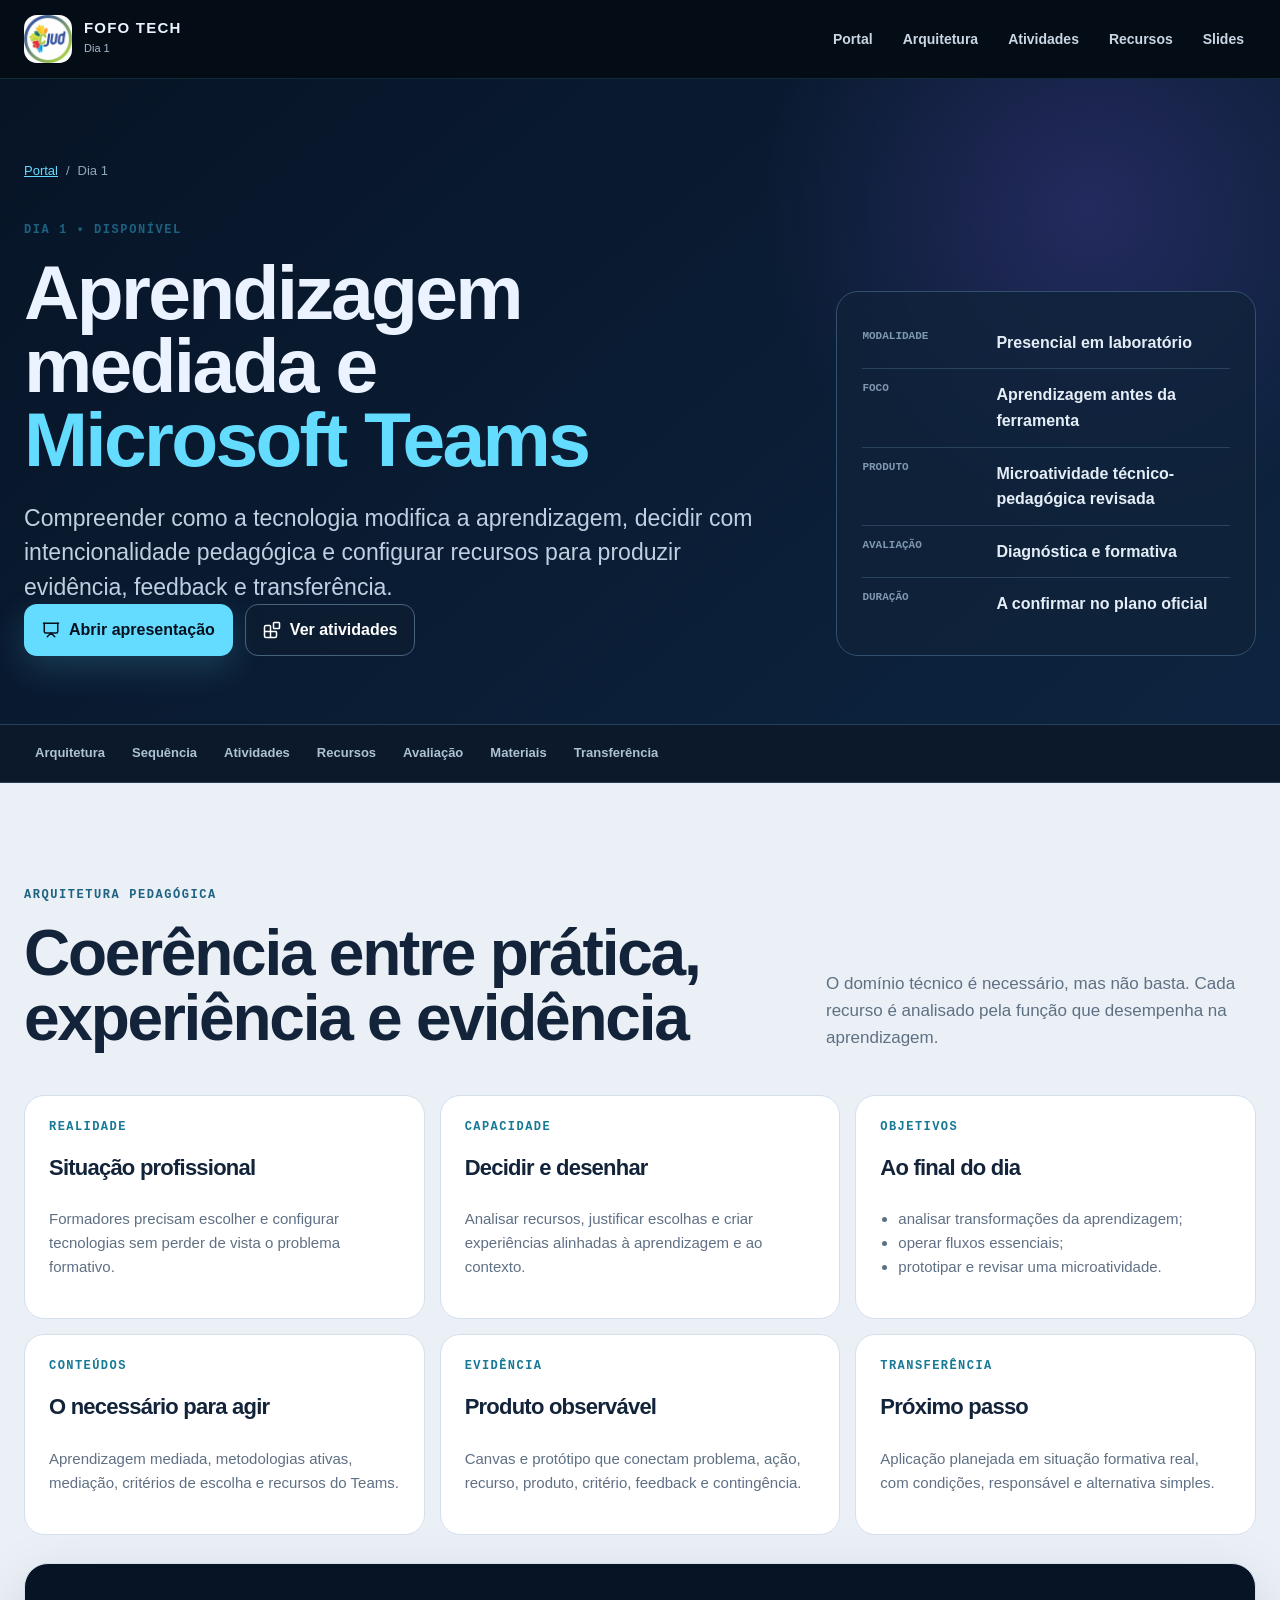
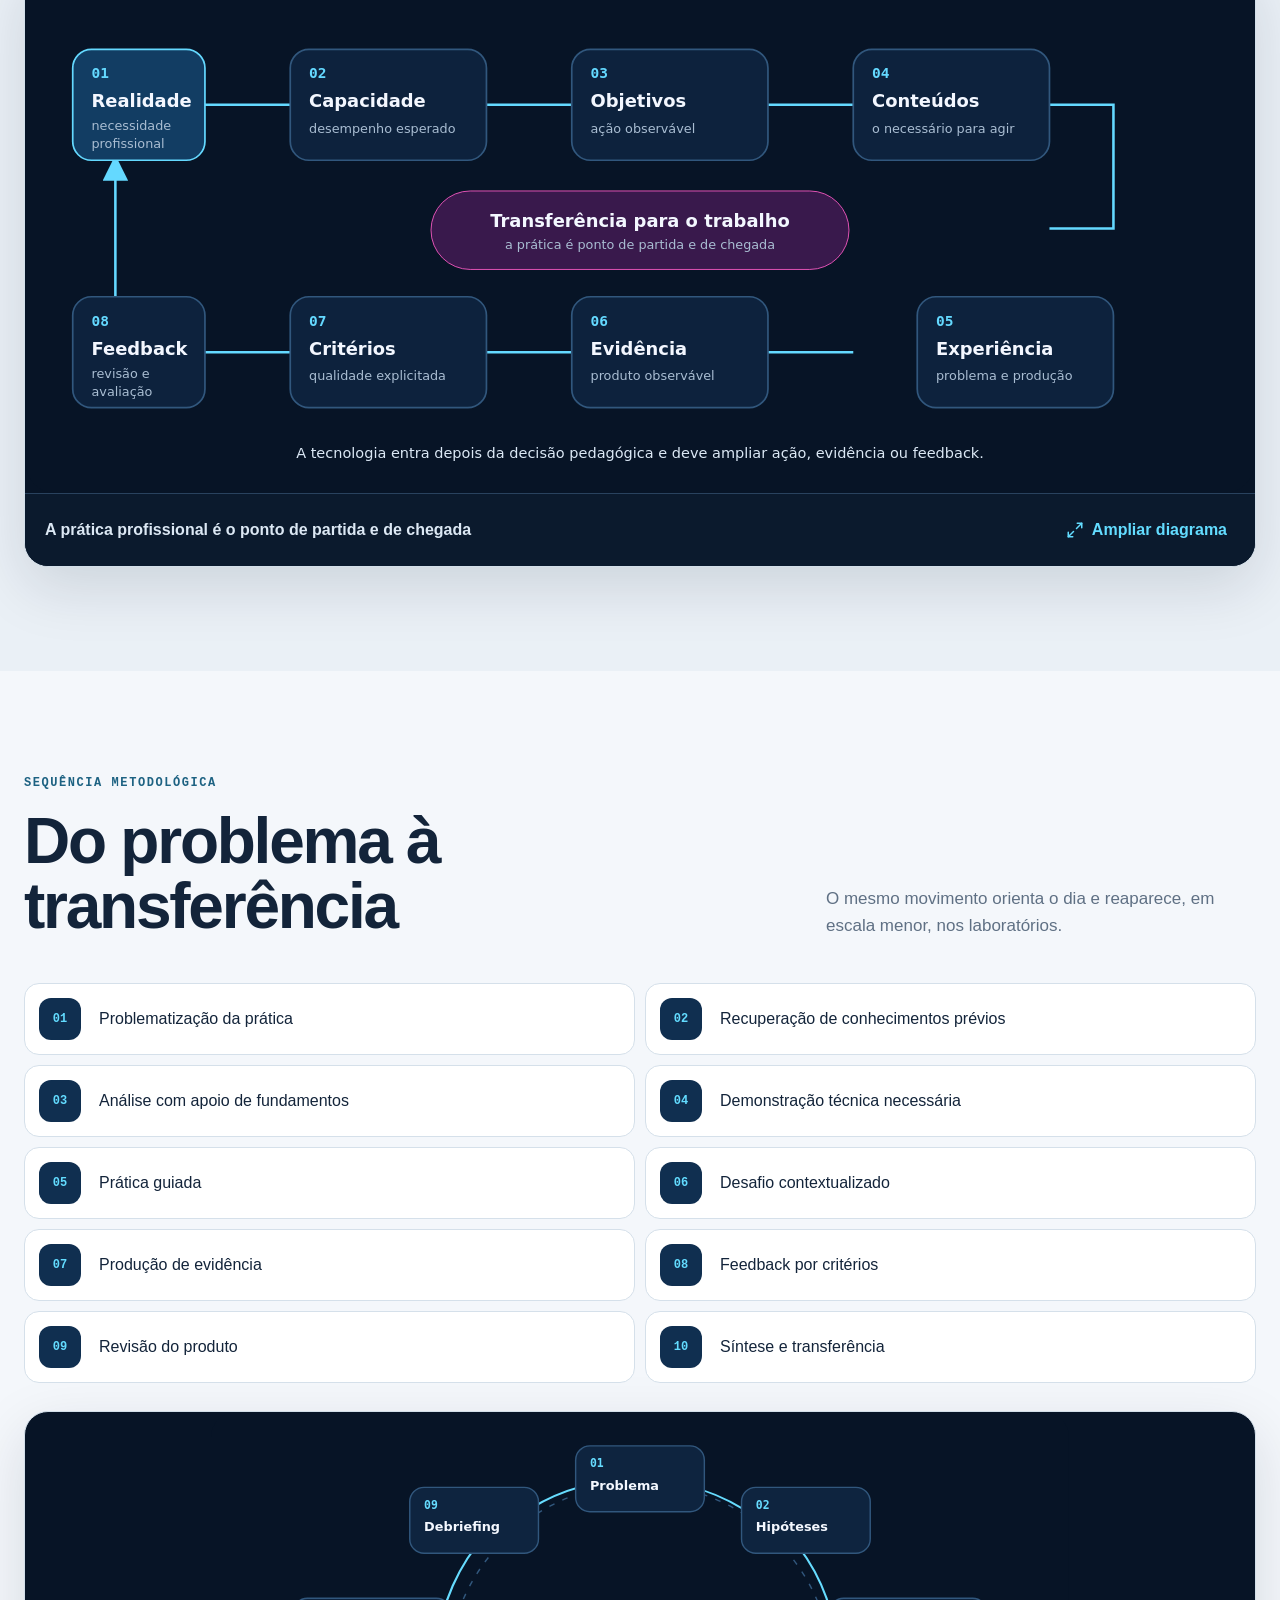
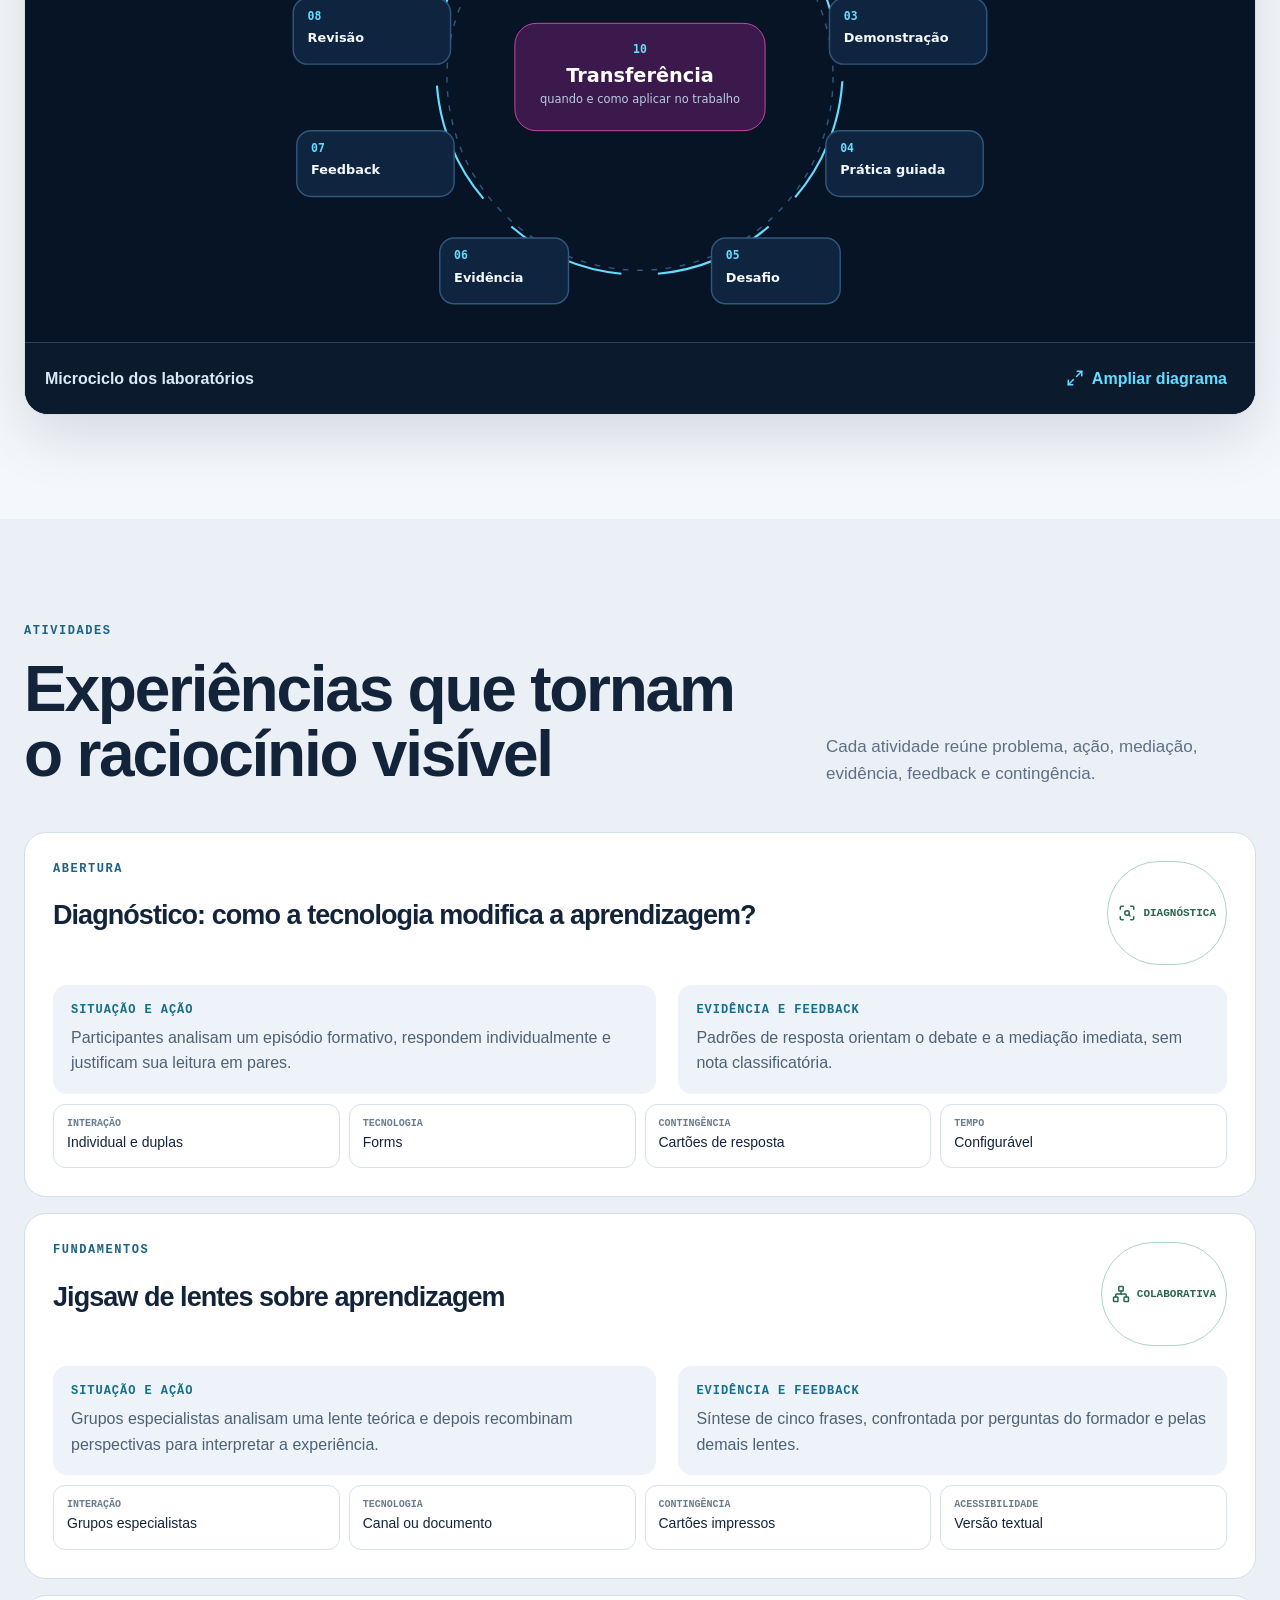
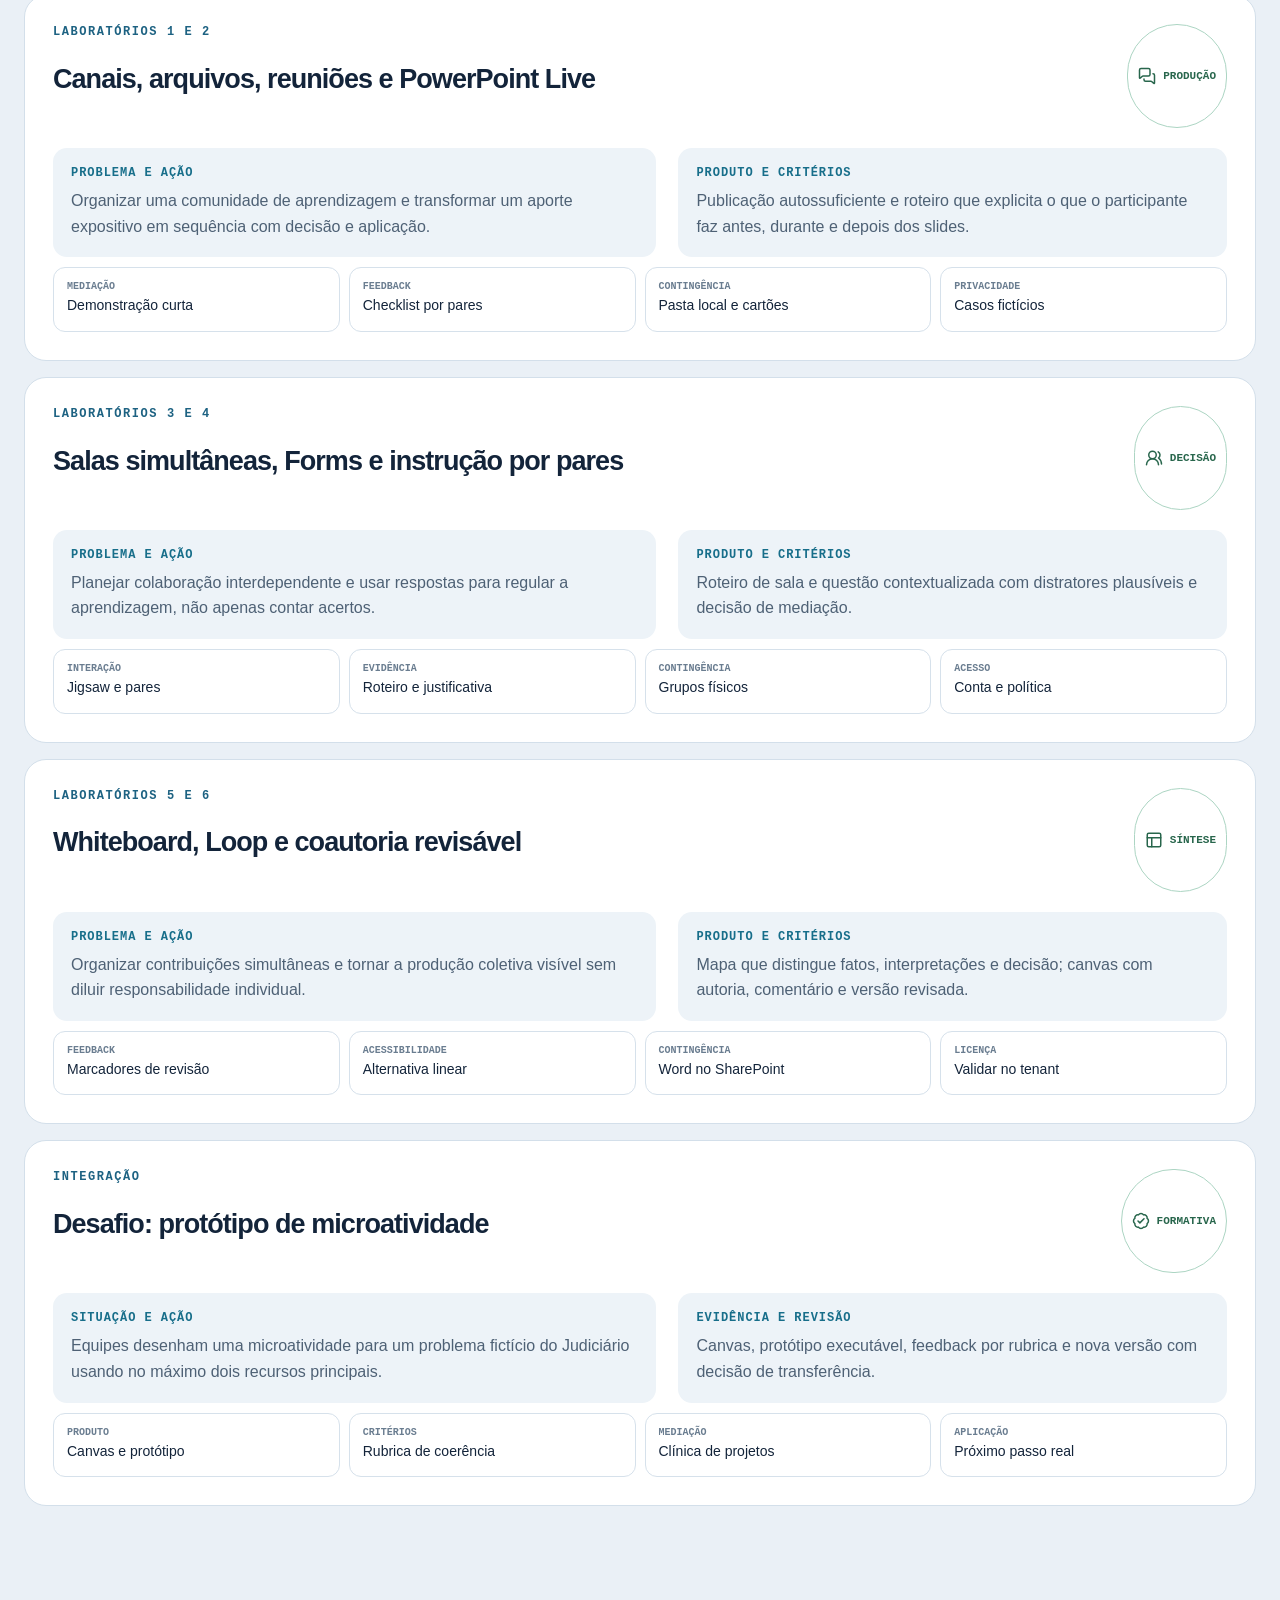
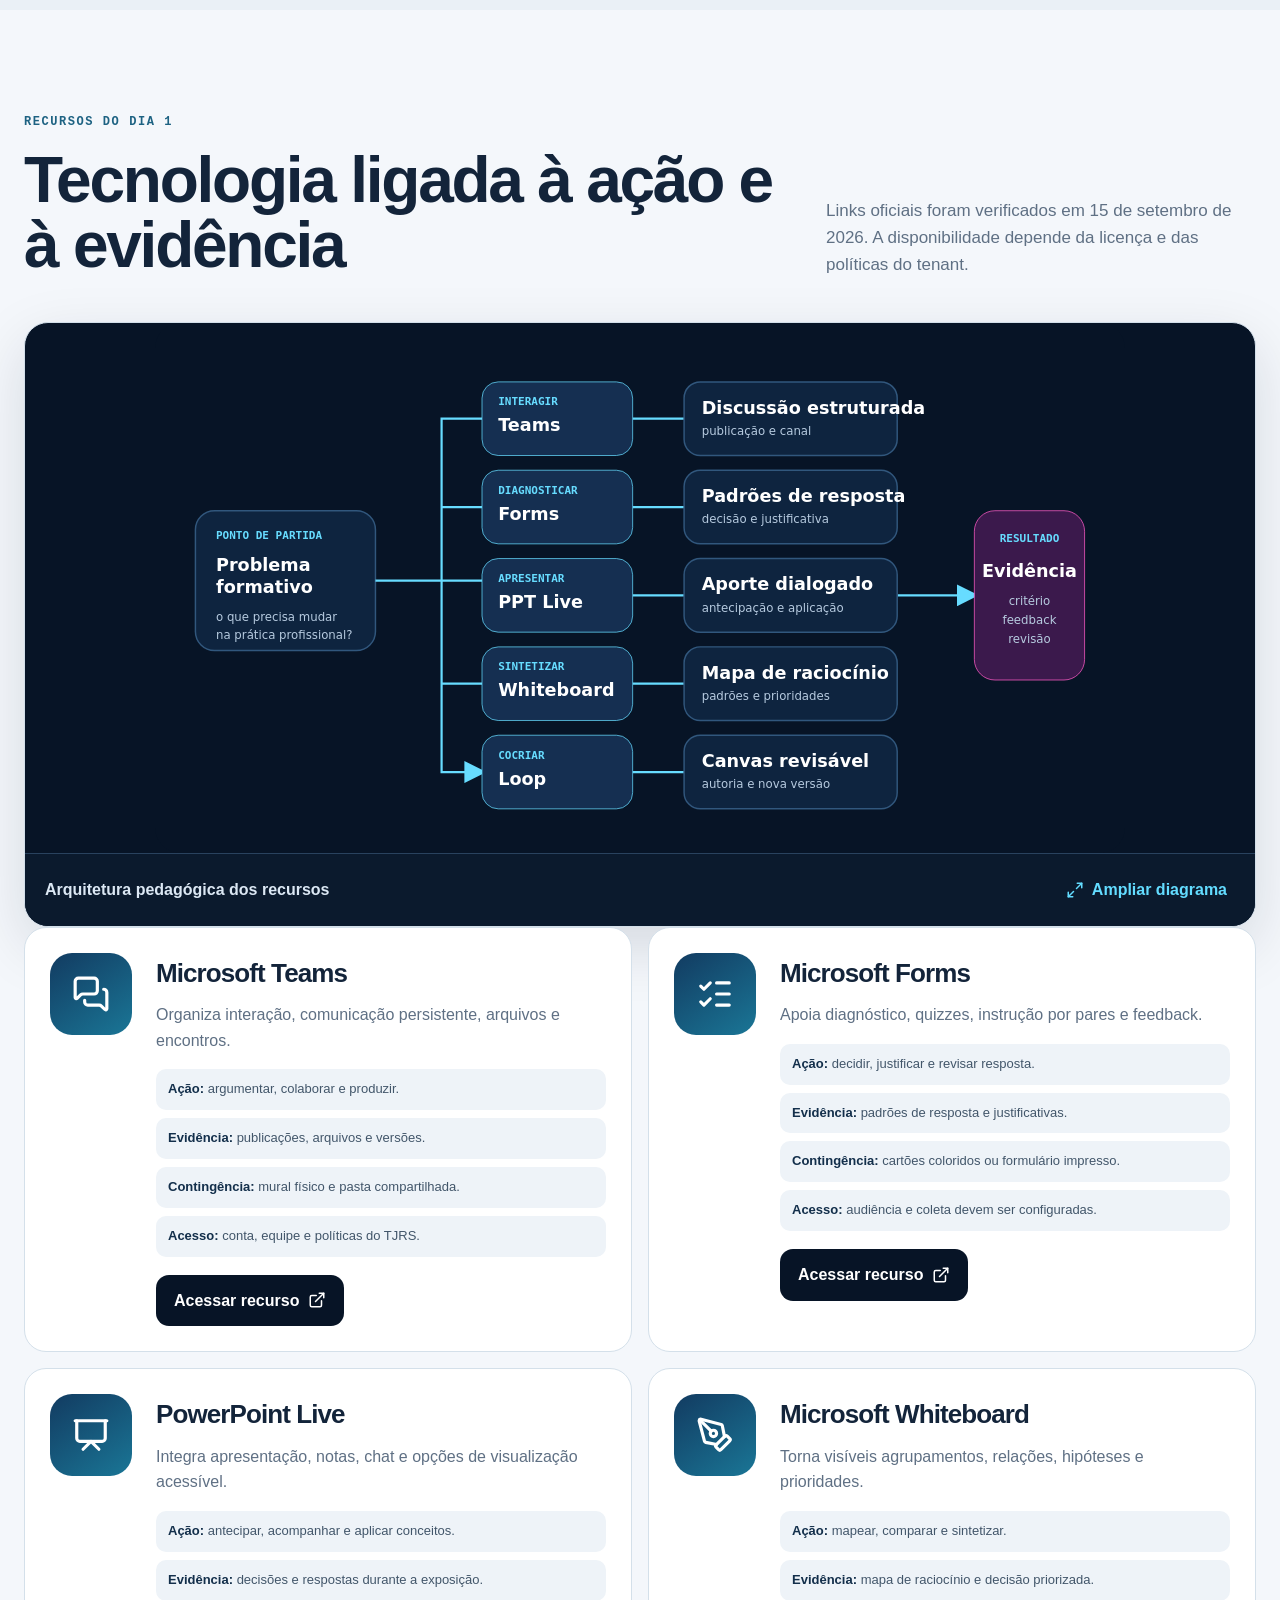
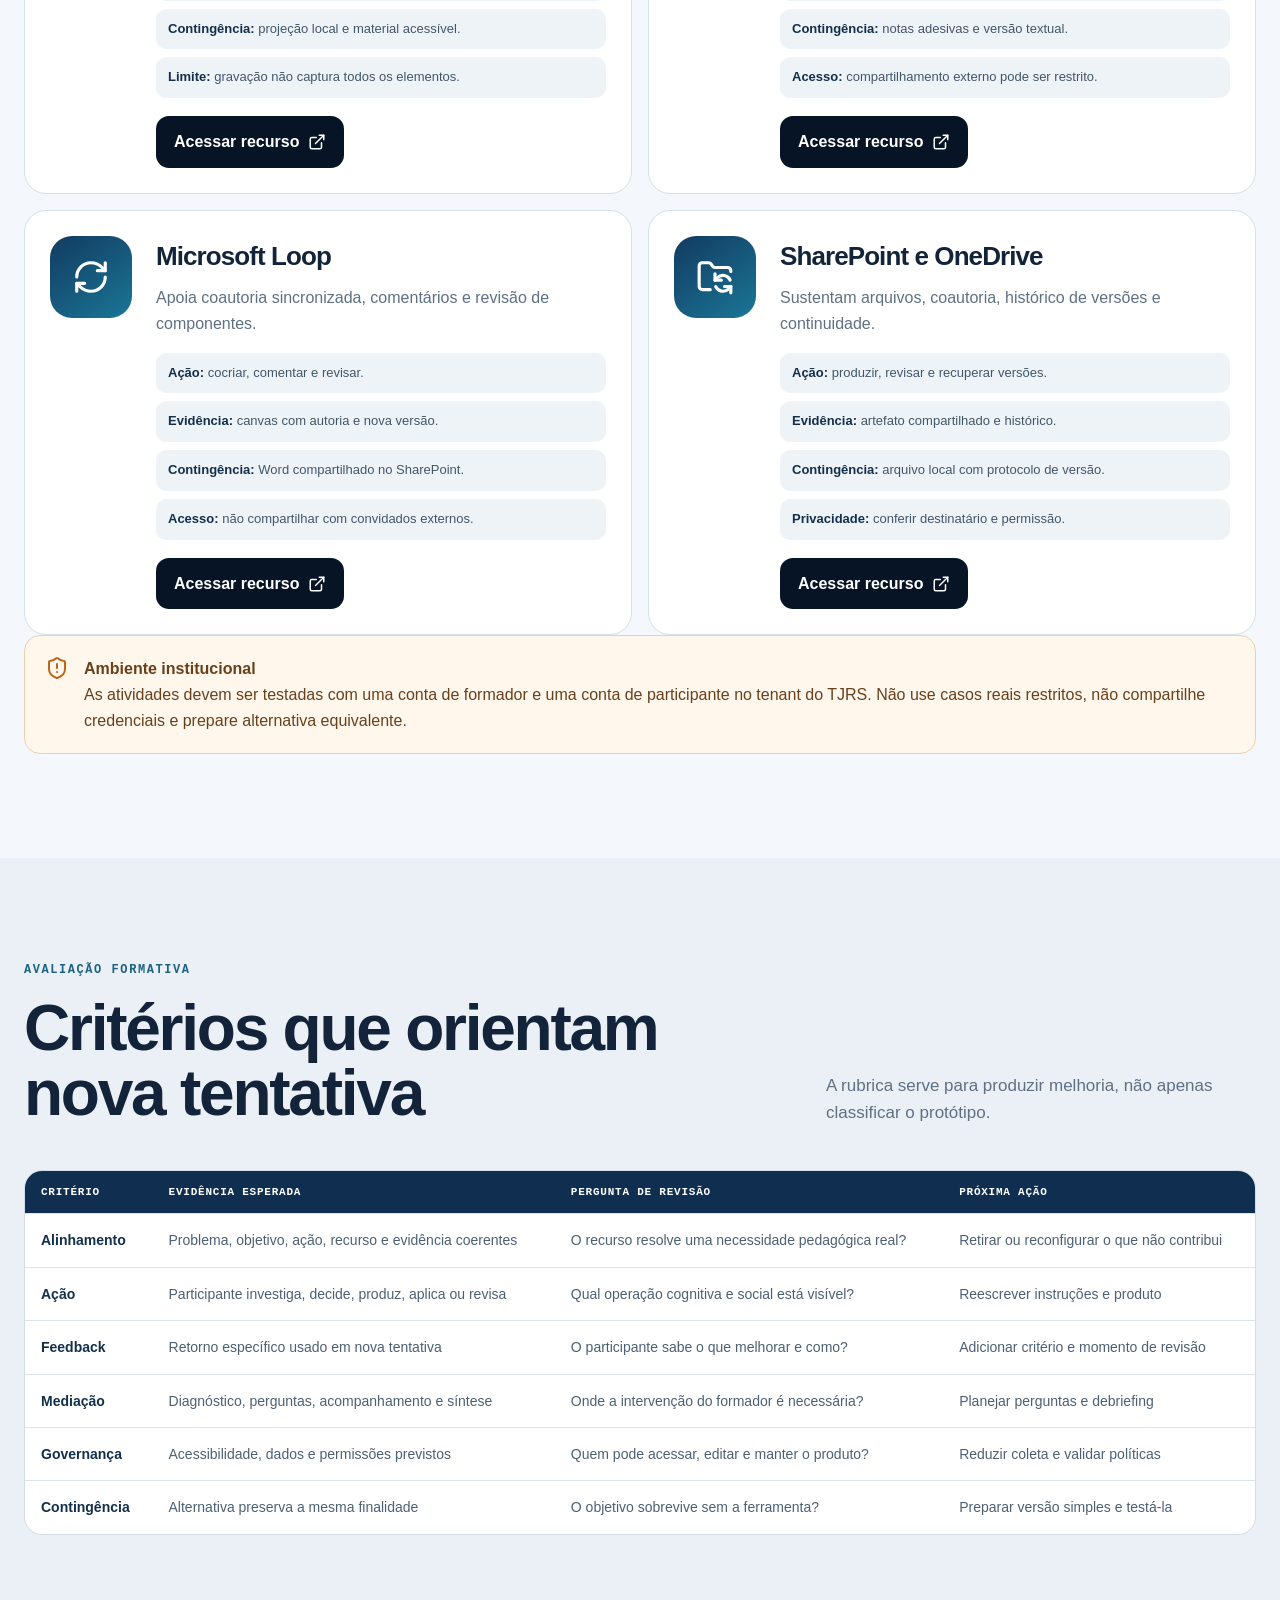
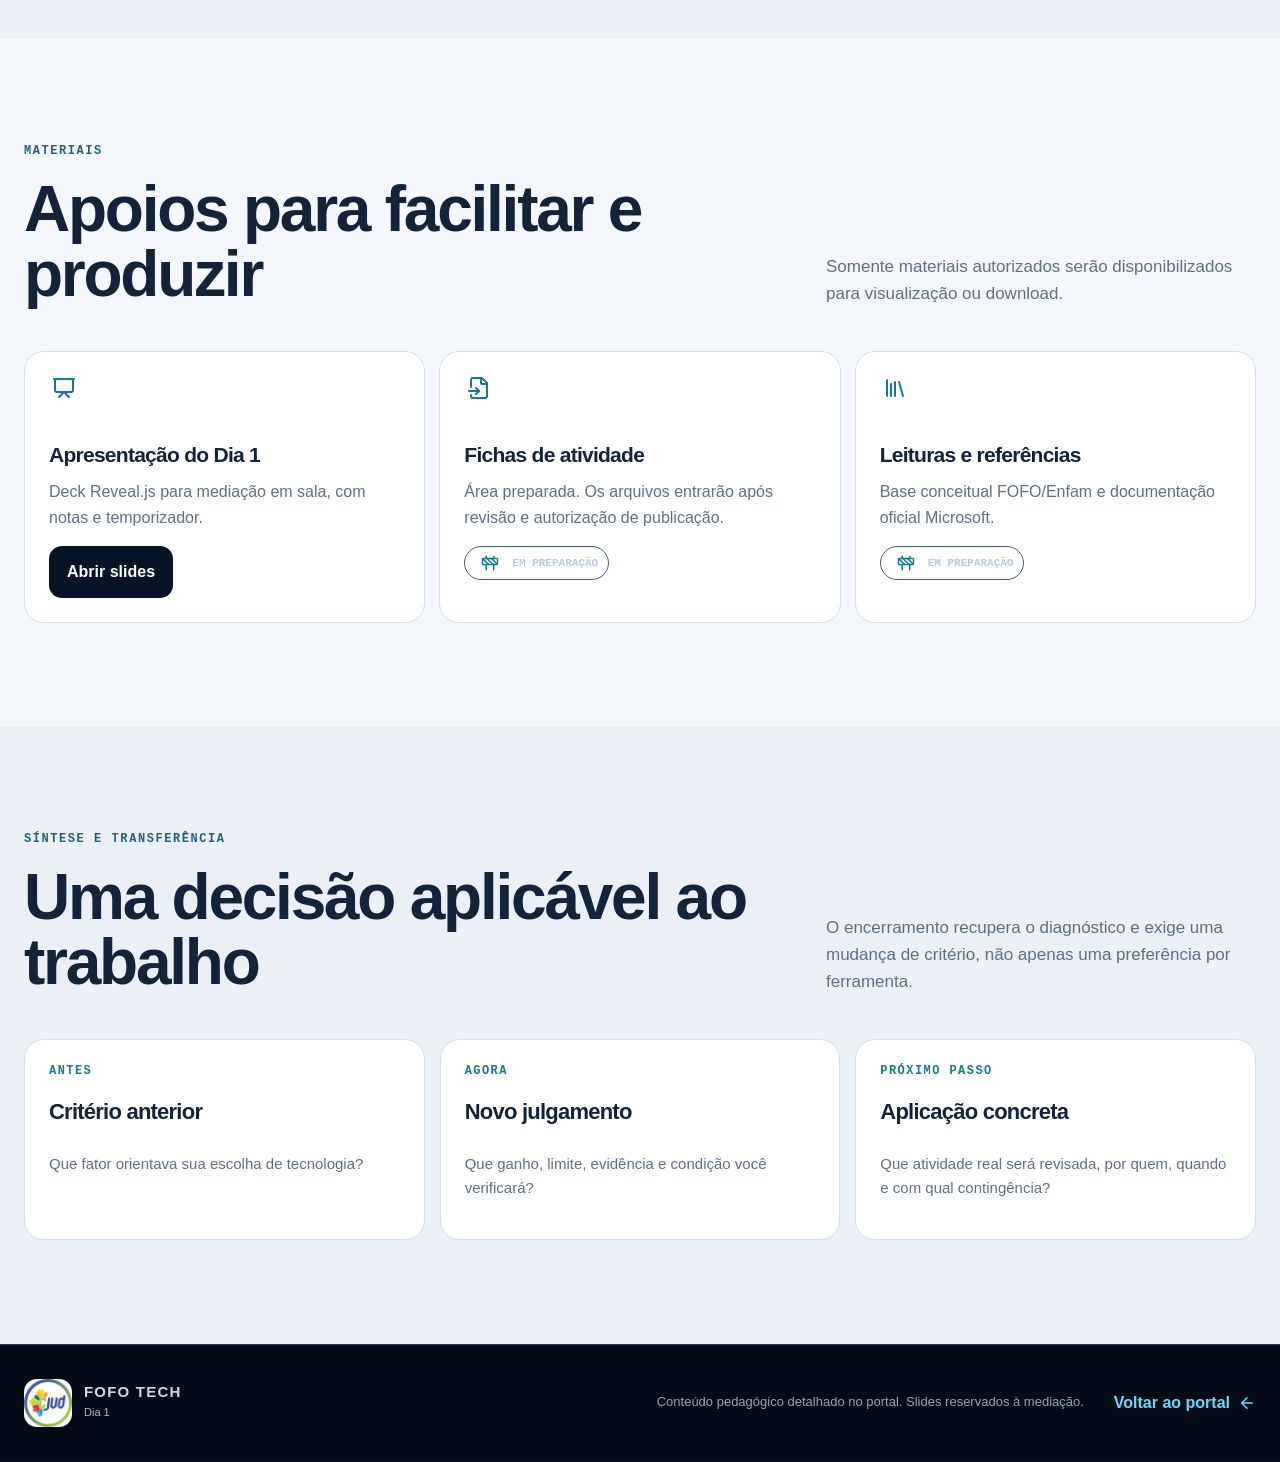
==== dia-1/index.html @ 9933b91b "Moderniza portal e apresentação do FOFO TECH" ====
<!doctype html>
<html lang="pt-BR">
<head>
  <meta charset="utf-8">
  <meta name="viewport" content="width=device-width, initial-scale=1">
  <meta name="description" content="Dia 1 do FOFO TECH: aprendizagem mediada por tecnologias e laboratórios técnico-pedagógicos do Microsoft Teams.">
  <meta name="theme-color" content="#071426">
  <title>Dia 1 | FOFO TECH</title>
  <link rel="icon" href="../assets/logo-cjud.jpg">
  <link rel="stylesheet" href="../assets/portal.css">
  <script src="../vendor/lucide/lucide.min.js" defer></script>
  <script src="../assets/portal.js" defer></script>
</head>
<body class="subpage">
  <a class="skip-link" href="#conteudo">Ir para o conteúdo</a>
  <header class="site-header" data-sticky-header>
    <a class="brand" href="../" aria-label="FOFO TECH, voltar ao portal"><img src="../assets/logo-cjud.jpg" alt="Logo do CJUD"><span><strong>FOFO TECH</strong><small>Dia 1</small></span></a>
    <button class="nav-toggle" type="button" aria-expanded="false" aria-controls="main-nav"><i data-lucide="menu" aria-hidden="true"></i><span class="sr-only">Abrir menu</span></button>
    <nav class="main-nav" id="main-nav" aria-label="Navegação principal"><a href="../">Portal</a><a href="#arquitetura">Arquitetura</a><a href="#atividades">Atividades</a><a href="#recursos">Recursos</a><a href="../encontro-1/">Slides</a></nav>
  </header>
  <main id="conteudo">
    <section class="day-hero"><div class="container">
      <nav class="breadcrumb" aria-label="Trilha de navegação"><a href="../">Portal</a><span aria-hidden="true">/</span><span aria-current="page">Dia 1</span></nav>
      <div class="day-hero-grid"><div><p class="eyebrow">Dia 1 • disponível</p><h1>Aprendizagem mediada e <span>Microsoft Teams</span></h1><p class="hero-lead">Compreender como a tecnologia modifica a aprendizagem, decidir com intencionalidade pedagógica e configurar recursos para produzir evidência, feedback e transferência.</p><div class="hero-actions"><a class="button button-primary" href="../encontro-1/"><i data-lucide="presentation" aria-hidden="true"></i>Abrir apresentação</a><a class="button button-ghost" href="#atividades"><i data-lucide="blocks" aria-hidden="true"></i>Ver atividades</a></div></div>
      <aside class="day-panel" aria-label="Resumo do Dia 1"><dl><div><dt>Modalidade</dt><dd>Presencial em laboratório</dd></div><div><dt>Foco</dt><dd>Aprendizagem antes da ferramenta</dd></div><div><dt>Produto</dt><dd>Microatividade técnico-pedagógica revisada</dd></div><div><dt>Avaliação</dt><dd>Diagnóstica e formativa</dd></div><div><dt>Duração</dt><dd>A confirmar no plano oficial</dd></div></dl></aside></div>
    </div></section>
    <nav class="anchor-nav" aria-label="Seções do Dia 1"><div class="container"><a href="#arquitetura">Arquitetura</a><a href="#sequencia">Sequência</a><a href="#atividades">Atividades</a><a href="#recursos">Recursos</a><a href="#avaliacao">Avaliação</a><a href="#materiais">Materiais</a><a href="#transferencia">Transferência</a></div></nav>

    <section class="section" id="arquitetura" aria-labelledby="architecture-title"><div class="container">
      <div class="section-heading"><div><p class="eyebrow">Arquitetura pedagógica</p><h2 id="architecture-title">Coerência entre prática, experiência e evidência</h2></div><p>O domínio técnico é necessário, mas não basta. Cada recurso é analisado pela função que desempenha na aprendizagem.</p></div>
      <div class="outcome-grid">
        <article class="outcome-card"><span class="mono-label">REALIDADE</span><h3>Situação profissional</h3><p>Formadores precisam escolher e configurar tecnologias sem perder de vista o problema formativo.</p></article>
        <article class="outcome-card"><span class="mono-label">CAPACIDADE</span><h3>Decidir e desenhar</h3><p>Analisar recursos, justificar escolhas e criar experiências alinhadas à aprendizagem e ao contexto.</p></article>
        <article class="outcome-card"><span class="mono-label">OBJETIVOS</span><h3>Ao final do dia</h3><ul><li>analisar transformações da aprendizagem;</li><li>operar fluxos essenciais;</li><li>prototipar e revisar uma microatividade.</li></ul></article>
        <article class="outcome-card"><span class="mono-label">CONTEÚDOS</span><h3>O necessário para agir</h3><p>Aprendizagem mediada, metodologias ativas, mediação, critérios de escolha e recursos do Teams.</p></article>
        <article class="outcome-card"><span class="mono-label">EVIDÊNCIA</span><h3>Produto observável</h3><p>Canvas e protótipo que conectam problema, ação, recurso, produto, critério, feedback e contingência.</p></article>
        <article class="outcome-card"><span class="mono-label">TRANSFERÊNCIA</span><h3>Próximo passo</h3><p>Aplicação planejada em situação formativa real, com condições, responsável e alternativa simples.</p></article>
      </div>
      <figure class="diagram-card media-zoom" data-lightbox-src="../assets/diagramas/cadeia-fofo.svg" data-lightbox-alt="Cadeia pedagógica FOFO TECH, da realidade profissional à transferência para o trabalho"><img src="../assets/diagramas/cadeia-fofo.svg" alt="Cadeia pedagógica FOFO TECH, da realidade profissional à transferência para o trabalho"><figcaption><span>A prática profissional é o ponto de partida e de chegada</span><button type="button" class="text-button"><i data-lucide="maximize-2" aria-hidden="true"></i>Ampliar diagrama</button></figcaption></figure>
    </div></section>

    <section class="section" id="sequencia" aria-labelledby="sequence-title"><div class="container">
      <div class="section-heading"><div><p class="eyebrow">Sequência metodológica</p><h2 id="sequence-title">Do problema à transferência</h2></div><p>O mesmo movimento orienta o dia e reaparece, em escala menor, nos laboratórios.</p></div>
      <ol class="method-list"><li>Problematização da prática</li><li>Recuperação de conhecimentos prévios</li><li>Análise com apoio de fundamentos</li><li>Demonstração técnica necessária</li><li>Prática guiada</li><li>Desafio contextualizado</li><li>Produção de evidência</li><li>Feedback por critérios</li><li>Revisão do produto</li><li>Síntese e transferência</li></ol>
      <figure class="diagram-card media-zoom" data-lightbox-src="../assets/diagramas/microciclo-laboratorio.svg" data-lightbox-alt="Microciclo dos laboratórios FOFO TECH com dez etapas"><img src="../assets/diagramas/microciclo-laboratorio.svg" alt="Microciclo dos laboratórios FOFO TECH com dez etapas"><figcaption><span>Microciclo dos laboratórios</span><button type="button" class="text-button"><i data-lucide="maximize-2" aria-hidden="true"></i>Ampliar diagrama</button></figcaption></figure>
    </div></section>

    <section class="section" id="atividades" aria-labelledby="activities-title"><div class="container">
      <div class="section-heading"><div><p class="eyebrow">Atividades</p><h2 id="activities-title">Experiências que tornam o raciocínio visível</h2></div><p>Cada atividade reúne problema, ação, mediação, evidência, feedback e contingência.</p></div>
      <div class="activity-list">
        <article class="activity-card"><header><div><p class="eyebrow">Abertura</p><h3>Diagnóstico: como a tecnologia modifica a aprendizagem?</h3></div><span class="status"><i data-lucide="scan-search" aria-hidden="true"></i>Diagnóstica</span></header><div class="activity-core"><div><h4>Situação e ação</h4><p>Participantes analisam um episódio formativo, respondem individualmente e justificam sua leitura em pares.</p></div><div><h4>Evidência e feedback</h4><p>Padrões de resposta orientam o debate e a mediação imediata, sem nota classificatória.</p></div></div><div class="activity-meta-grid"><div><b>Interação</b><span>Individual e duplas</span></div><div><b>Tecnologia</b><span>Forms</span></div><div><b>Contingência</b><span>Cartões de resposta</span></div><div><b>Tempo</b><span>Configurável</span></div></div></article>
        <article class="activity-card"><header><div><p class="eyebrow">Fundamentos</p><h3>Jigsaw de lentes sobre aprendizagem</h3></div><span class="status"><i data-lucide="network" aria-hidden="true"></i>Colaborativa</span></header><div class="activity-core"><div><h4>Situação e ação</h4><p>Grupos especialistas analisam uma lente teórica e depois recombinam perspectivas para interpretar a experiência.</p></div><div><h4>Evidência e feedback</h4><p>Síntese de cinco frases, confrontada por perguntas do formador e pelas demais lentes.</p></div></div><div class="activity-meta-grid"><div><b>Interação</b><span>Grupos especialistas</span></div><div><b>Tecnologia</b><span>Canal ou documento</span></div><div><b>Contingência</b><span>Cartões impressos</span></div><div><b>Acessibilidade</b><span>Versão textual</span></div></div></article>
        <article class="activity-card"><header><div><p class="eyebrow">Laboratórios 1 e 2</p><h3>Canais, arquivos, reuniões e PowerPoint Live</h3></div><span class="status"><i data-lucide="messages-square" aria-hidden="true"></i>Produção</span></header><div class="activity-core"><div><h4>Problema e ação</h4><p>Organizar uma comunidade de aprendizagem e transformar um aporte expositivo em sequência com decisão e aplicação.</p></div><div><h4>Produto e critérios</h4><p>Publicação autossuficiente e roteiro que explicita o que o participante faz antes, durante e depois dos slides.</p></div></div><div class="activity-meta-grid"><div><b>Mediação</b><span>Demonstração curta</span></div><div><b>Feedback</b><span>Checklist por pares</span></div><div><b>Contingência</b><span>Pasta local e cartões</span></div><div><b>Privacidade</b><span>Casos fictícios</span></div></div></article>
        <article class="activity-card"><header><div><p class="eyebrow">Laboratórios 3 e 4</p><h3>Salas simultâneas, Forms e instrução por pares</h3></div><span class="status"><i data-lucide="users-round" aria-hidden="true"></i>Decisão</span></header><div class="activity-core"><div><h4>Problema e ação</h4><p>Planejar colaboração interdependente e usar respostas para regular a aprendizagem, não apenas contar acertos.</p></div><div><h4>Produto e critérios</h4><p>Roteiro de sala e questão contextualizada com distratores plausíveis e decisão de mediação.</p></div></div><div class="activity-meta-grid"><div><b>Interação</b><span>Jigsaw e pares</span></div><div><b>Evidência</b><span>Roteiro e justificativa</span></div><div><b>Contingência</b><span>Grupos físicos</span></div><div><b>Acesso</b><span>Conta e política</span></div></div></article>
        <article class="activity-card"><header><div><p class="eyebrow">Laboratórios 5 e 6</p><h3>Whiteboard, Loop e coautoria revisável</h3></div><span class="status"><i data-lucide="panels-top-left" aria-hidden="true"></i>Síntese</span></header><div class="activity-core"><div><h4>Problema e ação</h4><p>Organizar contribuições simultâneas e tornar a produção coletiva visível sem diluir responsabilidade individual.</p></div><div><h4>Produto e critérios</h4><p>Mapa que distingue fatos, interpretações e decisão; canvas com autoria, comentário e versão revisada.</p></div></div><div class="activity-meta-grid"><div><b>Feedback</b><span>Marcadores de revisão</span></div><div><b>Acessibilidade</b><span>Alternativa linear</span></div><div><b>Contingência</b><span>Word no SharePoint</span></div><div><b>Licença</b><span>Validar no tenant</span></div></div></article>
        <article class="activity-card"><header><div><p class="eyebrow">Integração</p><h3>Desafio: protótipo de microatividade</h3></div><span class="status"><i data-lucide="badge-check" aria-hidden="true"></i>Formativa</span></header><div class="activity-core"><div><h4>Situação e ação</h4><p>Equipes desenham uma microatividade para um problema fictício do Judiciário usando no máximo dois recursos principais.</p></div><div><h4>Evidência e revisão</h4><p>Canvas, protótipo executável, feedback por rubrica e nova versão com decisão de transferência.</p></div></div><div class="activity-meta-grid"><div><b>Produto</b><span>Canvas e protótipo</span></div><div><b>Critérios</b><span>Rubrica de coerência</span></div><div><b>Mediação</b><span>Clínica de projetos</span></div><div><b>Aplicação</b><span>Próximo passo real</span></div></div></article>
      </div>
    </div></section>

    <section class="section" id="recursos" aria-labelledby="resources-title"><div class="container">
      <div class="section-heading"><div><p class="eyebrow">Recursos do Dia 1</p><h2 id="resources-title">Tecnologia ligada à ação e à evidência</h2></div><p>Links oficiais foram verificados em 15 de setembro de 2026. A disponibilidade depende da licença e das políticas do tenant.</p></div>
      <figure class="diagram-card media-zoom" data-lightbox-src="../assets/diagramas/arquitetura-m365.svg" data-lightbox-alt="Arquitetura pedagógica dos recursos Microsoft 365 usados no Dia 1"><img src="../assets/diagramas/arquitetura-m365.svg" alt="Arquitetura pedagógica dos recursos Microsoft 365 usados no Dia 1"><figcaption><span>Arquitetura pedagógica dos recursos</span><button type="button" class="text-button"><i data-lucide="maximize-2" aria-hidden="true"></i>Ampliar diagrama</button></figcaption></figure>
      <div class="resource-grid">
        <article class="resource-card"><div class="resource-icon"><i data-lucide="messages-square" aria-hidden="true"></i></div><div><h3>Microsoft Teams</h3><p>Organiza interação, comunicação persistente, arquivos e encontros.</p><div class="resource-facts"><p><b>Ação:</b> argumentar, colaborar e produzir.</p><p><b>Evidência:</b> publicações, arquivos e versões.</p><p><b>Contingência:</b> mural físico e pasta compartilhada.</p><p><b>Acesso:</b> conta, equipe e políticas do TJRS.</p></div><div class="card-actions"><a class="button button-dark" href="https://learn.microsoft.com/en-us/microsoftteams/navigate-teams" target="_blank" rel="noopener noreferrer">Acessar recurso <i data-lucide="external-link" aria-hidden="true"></i></a></div></div></article>
        <article class="resource-card"><div class="resource-icon"><i data-lucide="list-checks" aria-hidden="true"></i></div><div><h3>Microsoft Forms</h3><p>Apoia diagnóstico, quizzes, instrução por pares e feedback.</p><div class="resource-facts"><p><b>Ação:</b> decidir, justificar e revisar resposta.</p><p><b>Evidência:</b> padrões de resposta e justificativas.</p><p><b>Contingência:</b> cartões coloridos ou formulário impresso.</p><p><b>Acesso:</b> audiência e coleta devem ser configuradas.</p></div><div class="card-actions"><a class="button button-dark" href="https://support.microsoft.com/en-us/forms/create-a-new-form-or-quiz" target="_blank" rel="noopener noreferrer">Acessar recurso <i data-lucide="external-link" aria-hidden="true"></i></a></div></div></article>
        <article class="resource-card"><div class="resource-icon"><i data-lucide="presentation" aria-hidden="true"></i></div><div><h3>PowerPoint Live</h3><p>Integra apresentação, notas, chat e opções de visualização acessível.</p><div class="resource-facts"><p><b>Ação:</b> antecipar, acompanhar e aplicar conceitos.</p><p><b>Evidência:</b> decisões e respostas durante a exposição.</p><p><b>Contingência:</b> projeção local e material acessível.</p><p><b>Limite:</b> gravação não captura todos os elementos.</p></div><div class="card-actions"><a class="button button-dark" href="https://support.microsoft.com/en-us/powerpoint/present-from-powerpoint-live-in-microsoft-teams" target="_blank" rel="noopener noreferrer">Acessar recurso <i data-lucide="external-link" aria-hidden="true"></i></a></div></div></article>
        <article class="resource-card"><div class="resource-icon"><i data-lucide="pen-tool" aria-hidden="true"></i></div><div><h3>Microsoft Whiteboard</h3><p>Torna visíveis agrupamentos, relações, hipóteses e prioridades.</p><div class="resource-facts"><p><b>Ação:</b> mapear, comparar e sintetizar.</p><p><b>Evidência:</b> mapa de raciocínio e decisão priorizada.</p><p><b>Contingência:</b> notas adesivas e versão textual.</p><p><b>Acesso:</b> compartilhamento externo pode ser restrito.</p></div><div class="card-actions"><a class="button button-dark" href="https://support.microsoft.com/en-us/whiteboard/use-whiteboard-in-a-teams-meeting" target="_blank" rel="noopener noreferrer">Acessar recurso <i data-lucide="external-link" aria-hidden="true"></i></a></div></div></article>
        <article class="resource-card"><div class="resource-icon"><i data-lucide="refresh-cw" aria-hidden="true"></i></div><div><h3>Microsoft Loop</h3><p>Apoia coautoria sincronizada, comentários e revisão de componentes.</p><div class="resource-facts"><p><b>Ação:</b> cocriar, comentar e revisar.</p><p><b>Evidência:</b> canvas com autoria e nova versão.</p><p><b>Contingência:</b> Word compartilhado no SharePoint.</p><p><b>Acesso:</b> não compartilhar com convidados externos.</p></div><div class="card-actions"><a class="button button-dark" href="https://support.microsoft.com/en-us/loop/get-started-with-microsoft-loop" target="_blank" rel="noopener noreferrer">Acessar recurso <i data-lucide="external-link" aria-hidden="true"></i></a></div></div></article>
        <article class="resource-card"><div class="resource-icon"><i data-lucide="folder-sync" aria-hidden="true"></i></div><div><h3>SharePoint e OneDrive</h3><p>Sustentam arquivos, coautoria, histórico de versões e continuidade.</p><div class="resource-facts"><p><b>Ação:</b> produzir, revisar e recuperar versões.</p><p><b>Evidência:</b> artefato compartilhado e histórico.</p><p><b>Contingência:</b> arquivo local com protocolo de versão.</p><p><b>Privacidade:</b> conferir destinatário e permissão.</p></div><div class="card-actions"><a class="button button-dark" href="https://learn.microsoft.com/en-us/sharepoint/teams-connected-sites" target="_blank" rel="noopener noreferrer">Acessar recurso <i data-lucide="external-link" aria-hidden="true"></i></a></div></div></article>
      </div>
      <div class="notice"><i data-lucide="shield-alert" aria-hidden="true"></i><div><strong>Ambiente institucional</strong><br>As atividades devem ser testadas com uma conta de formador e uma conta de participante no tenant do TJRS. Não use casos reais restritos, não compartilhe credenciais e prepare alternativa equivalente.</div></div>
    </div></section>

    <section class="section" id="avaliacao" aria-labelledby="assessment-title"><div class="container">
      <div class="section-heading"><div><p class="eyebrow">Avaliação formativa</p><h2 id="assessment-title">Critérios que orientam nova tentativa</h2></div><p>A rubrica serve para produzir melhoria, não apenas classificar o protótipo.</p></div>
      <div class="matrix-wrap"><table class="matrix-table"><thead><tr><th>Critério</th><th>Evidência esperada</th><th>Pergunta de revisão</th><th>Próxima ação</th></tr></thead><tbody><tr><td>Alinhamento</td><td>Problema, objetivo, ação, recurso e evidência coerentes</td><td>O recurso resolve uma necessidade pedagógica real?</td><td>Retirar ou reconfigurar o que não contribui</td></tr><tr><td>Ação</td><td>Participante investiga, decide, produz, aplica ou revisa</td><td>Qual operação cognitiva e social está visível?</td><td>Reescrever instruções e produto</td></tr><tr><td>Feedback</td><td>Retorno específico usado em nova tentativa</td><td>O participante sabe o que melhorar e como?</td><td>Adicionar critério e momento de revisão</td></tr><tr><td>Mediação</td><td>Diagnóstico, perguntas, acompanhamento e síntese</td><td>Onde a intervenção do formador é necessária?</td><td>Planejar perguntas e debriefing</td></tr><tr><td>Governança</td><td>Acessibilidade, dados e permissões previstos</td><td>Quem pode acessar, editar e manter o produto?</td><td>Reduzir coleta e validar políticas</td></tr><tr><td>Contingência</td><td>Alternativa preserva a mesma finalidade</td><td>O objetivo sobrevive sem a ferramenta?</td><td>Preparar versão simples e testá-la</td></tr></tbody></table></div>
    </div></section>

    <section class="section" id="materiais" aria-labelledby="materials-title"><div class="container">
      <div class="section-heading"><div><p class="eyebrow">Materiais</p><h2 id="materials-title">Apoios para facilitar e produzir</h2></div><p>Somente materiais autorizados serão disponibilizados para visualização ou download.</p></div>
      <div class="materials-grid"><article class="material-card"><i data-lucide="presentation" aria-hidden="true"></i><h3>Apresentação do Dia 1</h3><p>Deck Reveal.js para mediação em sala, com notas e temporizador.</p><a class="button button-dark" href="../encontro-1/">Abrir slides</a></article><article class="material-card"><i data-lucide="file-input" aria-hidden="true"></i><h3>Fichas de atividade</h3><p>Área preparada. Os arquivos entrarão após revisão e autorização de publicação.</p><span class="status"><i data-lucide="construction" aria-hidden="true"></i>Em preparação</span></article><article class="material-card"><i data-lucide="library" aria-hidden="true"></i><h3>Leituras e referências</h3><p>Base conceitual FOFO/Enfam e documentação oficial Microsoft.</p><span class="status"><i data-lucide="construction" aria-hidden="true"></i>Em preparação</span></article></div>
    </div></section>

    <section class="section" id="transferencia" aria-labelledby="transfer-title"><div class="container">
      <div class="section-heading"><div><p class="eyebrow">Síntese e transferência</p><h2 id="transfer-title">Uma decisão aplicável ao trabalho</h2></div><p>O encerramento recupera o diagnóstico e exige uma mudança de critério, não apenas uma preferência por ferramenta.</p></div>
      <div class="outcome-grid"><article class="outcome-card"><span class="mono-label">ANTES</span><h3>Critério anterior</h3><p>Que fator orientava sua escolha de tecnologia?</p></article><article class="outcome-card"><span class="mono-label">AGORA</span><h3>Novo julgamento</h3><p>Que ganho, limite, evidência e condição você verificará?</p></article><article class="outcome-card"><span class="mono-label">PRÓXIMO PASSO</span><h3>Aplicação concreta</h3><p>Que atividade real será revisada, por quem, quando e com qual contingência?</p></article></div>
    </div></section>
  </main>
  <footer class="site-footer"><div class="container footer-grid"><div class="brand"><img src="../assets/logo-cjud.jpg" alt=""><span><strong>FOFO TECH</strong><small>Dia 1</small></span></div><p>Conteúdo pedagógico detalhado no portal. Slides reservados à mediação.</p><a href="../">Voltar ao portal <i data-lucide="arrow-left" aria-hidden="true"></i></a></div></footer>
  <dialog class="lightbox" aria-labelledby="lightbox-caption"><button class="lightbox-close" type="button" aria-label="Fechar imagem"><i data-lucide="x" aria-hidden="true"></i></button><div class="lightbox-stage"><img alt=""><p id="lightbox-caption"></p></div></dialog>
</body>
</html>
---- assets/portal.css ----
:root{
  --bg:#071426;--bg-deep:#040b14;--surface:#0d1d31;--surface-2:#112740;--paper:#f5f8fc;
  --ink:#eaf3ff;--ink-dark:#13243a;--muted:#a7bbcf;--muted-dark:#5f7084;--line:#29425e;
  --cyan:#63dcff;--blue:#2678ff;--violet:#875cff;--pink:#ff5cc8;--orange:#ff9c52;--green:#69d29b;
  --font-display:"Space Grotesk","Aptos Display","Segoe UI Variable Display","Segoe UI",sans-serif;
  --font-body:"Inter","Aptos","Segoe UI Variable","Segoe UI",sans-serif;
  --font-mono:"IBM Plex Mono","Cascadia Mono","SFMono-Regular",Consolas,monospace;
  --radius:24px;--radius-sm:14px;--shadow:0 28px 80px rgba(0,0,0,.3);--container:1240px;
}
*{box-sizing:border-box}html{scroll-behavior:smooth;scroll-padding-top:92px}body{margin:0;background:var(--paper);color:var(--ink-dark);font-family:var(--font-body);line-height:1.6}body::selection{background:var(--cyan);color:var(--bg)}img{max-width:100%;display:block}a{color:inherit}button,input{font:inherit}.container{width:min(var(--container),calc(100% - 48px));margin-inline:auto}.sr-only{position:absolute;width:1px;height:1px;padding:0;margin:-1px;overflow:hidden;clip:rect(0,0,0,0);white-space:nowrap;border:0}.skip-link{position:fixed;z-index:200;top:12px;left:12px;translate:0 -180%;padding:10px 14px;border-radius:10px;background:#fff;color:var(--bg);font-weight:800}.skip-link:focus{translate:0}.site-header{position:fixed;z-index:100;top:0;left:0;right:0;display:flex;align-items:center;justify-content:space-between;gap:28px;padding:15px max(24px,calc((100vw - var(--container))/2));color:var(--ink);background:rgba(4,11,20,.78);border-bottom:1px solid rgba(99,220,255,.15);backdrop-filter:blur(18px);transition:.25s ease}.site-header.scrolled{background:rgba(4,11,20,.94);box-shadow:0 14px 42px rgba(0,0,0,.22)}.brand{display:inline-flex;align-items:center;gap:12px;text-decoration:none}.brand img{width:48px;height:48px;border-radius:13px;object-fit:cover}.brand span{display:grid}.brand strong{font:700 15px/1 var(--font-display);letter-spacing:.08em}.brand small{margin-top:5px;color:var(--muted);font-size:11px}.main-nav{display:flex;align-items:center;gap:6px}.main-nav a{padding:9px 12px;border-radius:999px;color:#c9d7e5;text-decoration:none;font-size:14px;font-weight:700}.main-nav a:hover,.main-nav a:focus-visible{background:rgba(99,220,255,.12);color:#fff;outline:2px solid var(--cyan);outline-offset:2px}.nav-toggle{display:none;border:1px solid var(--line);border-radius:12px;padding:10px;background:var(--surface);color:#fff}.nav-toggle svg,.button svg,.status svg,.text-button svg,.pending-note svg,.site-footer svg{width:18px;height:18px;stroke-width:2}.hero{position:relative;min-height:820px;display:grid;align-items:center;overflow:hidden;background:var(--bg-deep);color:var(--ink)}.hero-media{position:absolute;inset:0;background:linear-gradient(90deg,rgba(4,11,20,.98) 0%,rgba(4,11,20,.82) 48%,rgba(4,11,20,.16) 100%),url("./imagens/fofo-tech-aprendizagem-em-rede.png") 64% center/cover no-repeat}.pattern-grid{position:absolute;inset:0;opacity:.12;background-image:linear-gradient(rgba(99,220,255,.25) 1px,transparent 1px),linear-gradient(90deg,rgba(99,220,255,.25) 1px,transparent 1px);background-size:48px 48px;mask-image:linear-gradient(to right,#000,transparent 72%)}.hero-content{position:relative;z-index:2;padding-top:120px;padding-bottom:84px}.eyebrow{margin:0 0 17px;color:#1d6282;font:750 12px/1.4 var(--font-mono);letter-spacing:.13em;text-transform:uppercase}.hero .eyebrow,.section-dark .eyebrow{color:var(--cyan)}h1,h2,h3,p{margin-top:0}h1,h2,h3{font-family:var(--font-display);letter-spacing:-.035em}h1{max-width:900px;margin-bottom:24px;font-size:clamp(56px,7.2vw,106px);line-height:.96}h1 span{display:block;color:var(--cyan)}.hero-lead{max-width:760px;margin-bottom:34px;color:#bfd0e0;font-size:clamp(19px,1.8vw,27px);line-height:1.5}.hero-actions,.card-actions{display:flex;flex-wrap:wrap;gap:12px}.button{display:inline-flex;align-items:center;justify-content:center;gap:9px;min-height:48px;padding:12px 17px;border:1px solid transparent;border-radius:13px;text-decoration:none;font-weight:800;transition:transform .2s ease,box-shadow .2s ease,background .2s ease}.button:hover,.button:focus-visible{transform:translateY(-2px);outline:3px solid rgba(99,220,255,.25);outline-offset:3px}.button-primary{background:var(--cyan);color:#06111f;box-shadow:0 12px 34px rgba(99,220,255,.18)}.button-ghost{border-color:#49627c;background:rgba(13,29,49,.62);color:#fff}.button-link{border-color:#35516d;color:var(--cyan)}.button-dark{background:var(--bg);color:#fff}.hero-facts{display:grid;grid-template-columns:repeat(3,minmax(0,220px));gap:18px;margin:64px 0 0;padding:0;list-style:none}.hero-facts li{padding-top:13px;border-top:1px solid #34516f;color:#afc2d5;font-size:13px}.hero-facts span{display:block;margin-bottom:8px;color:var(--pink);font:700 13px var(--font-mono)}.section{padding:104px 0}.section-dark{background:var(--bg);color:var(--ink)}.section-accent{background:#eaf1f8}.section-heading{display:flex;align-items:end;justify-content:space-between;gap:48px;margin-bottom:44px}.section-heading h2{max-width:790px;margin:0;font-size:clamp(40px,5vw,70px);line-height:1.02}.section-heading>p{max-width:430px;margin:0;color:var(--muted-dark);font-size:17px}.section-dark .section-heading>p{color:var(--muted)}.principles-grid,.guide-grid{display:grid;grid-template-columns:repeat(4,1fr);gap:15px}.glass-card{min-height:240px;padding:25px;border:1px solid #d8e2ec;border-radius:var(--radius);background:rgba(255,255,255,.74);box-shadow:0 14px 38px rgba(18,45,74,.07)}.glass-card svg,.guide-grid article>svg{width:32px;height:32px;color:#137899}.glass-card h3,.guide-grid h3{margin:54px 0 10px;font-size:23px;line-height:1.12}.glass-card p,.guide-grid p{margin:0;color:var(--muted-dark);font-size:15px}.diagram-card{margin:28px 0 0;border:1px solid #d3dfe9;border-radius:var(--radius);overflow:hidden;background:var(--bg);box-shadow:0 20px 60px rgba(9,26,45,.13);cursor:zoom-in}.diagram-card img{width:100%;aspect-ratio:1440/620;object-fit:contain}.diagram-card figcaption{display:flex;align-items:center;justify-content:space-between;gap:20px;padding:16px 20px;color:#dce8f4;background:#0b1a2d;border-top:1px solid #29425e;font-weight:700}.text-button{display:inline-flex;align-items:center;gap:8px;border:0;padding:7px 8px;border-radius:9px;background:transparent;color:var(--cyan);cursor:pointer;font-weight:800}.text-button:focus-visible{outline:2px solid var(--cyan)}.day-grid{display:grid;grid-template-columns:1.15fr .85fr;gap:18px}.day-card{position:relative;min-height:480px;padding:31px;border:1px solid var(--line);border-radius:28px;background:rgba(13,29,49,.8);overflow:hidden}.day-card::after{content:"";position:absolute;width:220px;height:220px;right:-100px;bottom:-100px;border:1px solid rgba(99,220,255,.2);border-radius:50%;box-shadow:0 0 0 44px rgba(99,220,255,.03)}.day-available{border-color:#337aa0;background:linear-gradient(145deg,#102841,#0b1b2e)}.day-pending{opacity:.83}.day-top{position:relative;z-index:2;display:flex;align-items:center;justify-content:space-between}.day-number{color:var(--cyan);font:700 54px/1 var(--font-mono)}.status{display:inline-flex;align-items:center;gap:7px;padding:7px 10px;border:1px solid #445e79;border-radius:999px;color:#b9cadb;font:700 11px var(--font-mono);text-transform:uppercase}.status-ready{border-color:#346f62;color:#8ee8bd}.day-label{position:relative;z-index:2;margin:72px 0 8px;color:var(--pink);font:700 12px var(--font-mono);letter-spacing:.12em;text-transform:uppercase}.day-card h3{position:relative;z-index:2;max-width:650px;margin-bottom:15px;font-size:clamp(29px,3vw,43px);line-height:1.06}.day-card>p:not(.day-label):not(.pending-note){position:relative;z-index:2;max-width:660px;color:#adc0d3}.tag-list{position:relative;z-index:2;display:flex;flex-wrap:wrap;gap:7px;margin:20px 0 25px;padding:0;list-style:none}.tag-list li{padding:6px 9px;border-radius:999px;background:#122f4e;color:#9bdfff;font-size:12px}.card-actions{position:relative;z-index:2}.pending-note{position:relative;z-index:2;display:flex;gap:9px;margin-top:24px;color:#94aac0;font-size:13px}.resource-preview{display:grid;grid-template-columns:1.55fr .65fr;gap:24px;align-items:stretch}.resource-preview .diagram-card{margin:0}.resource-summary{display:flex;flex-direction:column;justify-content:center;padding:32px;border:1px solid #d5e0eb;border-radius:var(--radius);background:#fff}.mono-label,.step-index{color:#167996;font:700 12px var(--font-mono);letter-spacing:.12em}.resource-summary blockquote{margin:22px 0 30px;font:650 clamp(25px,2.5vw,38px)/1.2 var(--font-display);letter-spacing:-.025em}.resource-summary .button{align-self:flex-start}.guide-grid article{position:relative;min-height:265px;padding:25px;border:1px solid #cedbe7;border-radius:var(--radius);background:#fff}.guide-grid .step-index{position:absolute;right:22px;top:22px;color:#d05eae}.guide-grid h3{margin-top:58px}.site-footer{padding:34px 0;color:#cbd9e7;background:var(--bg-deep);border-top:1px solid #223b55}.footer-grid{display:grid;grid-template-columns:1fr auto auto;align-items:center;gap:30px}.site-footer p{margin:0;color:#8fa6bc;font-size:13px}.site-footer>a,.site-footer a{display:inline-flex;align-items:center;gap:8px;color:var(--cyan);font-weight:750;text-decoration:none}.lightbox{width:min(94vw,1440px);max-width:none;padding:0;border:1px solid #3d5872;border-radius:20px;background:#06101d;color:#fff;box-shadow:0 30px 120px #000}.lightbox::backdrop{background:rgba(0,5,12,.9);backdrop-filter:blur(6px)}.lightbox-stage{display:grid;place-items:center;padding:52px 20px 20px}.lightbox-stage img{max-width:100%;max-height:78vh;object-fit:contain}.lightbox-stage p{margin:14px 0 0;color:#b9cadb;text-align:center}.lightbox-close{position:absolute;right:14px;top:14px;display:grid;place-items:center;width:40px;height:40px;border:1px solid #526b83;border-radius:50%;background:#10243b;color:#fff;cursor:pointer}.lightbox-close:focus-visible{outline:3px solid var(--cyan);outline-offset:3px}

/* Página do dia */
.subpage{background:#081423;color:var(--ink)}.subpage .site-header{position:sticky}.day-hero{padding:82px 0 68px;background:radial-gradient(circle at 85% 20%,rgba(135,92,255,.2),transparent 27%),linear-gradient(140deg,#071426,#0d2440)}.breadcrumb{display:flex;flex-wrap:wrap;gap:8px;margin-bottom:40px;color:#8fa8bd;font-size:13px}.breadcrumb a{color:var(--cyan)}.day-hero-grid{display:grid;grid-template-columns:1.15fr .65fr;gap:70px;align-items:end}.day-hero h1{font-size:clamp(49px,6vw,86px)}.day-hero h1 span{color:var(--cyan)}.day-hero .hero-lead{margin-bottom:0}.day-panel{padding:25px;border:1px solid #31506e;border-radius:22px;background:rgba(15,34,57,.74)}.day-panel dl{margin:0}.day-panel div{display:grid;grid-template-columns:120px 1fr;gap:14px;padding:13px 0;border-bottom:1px solid #29425d}.day-panel div:last-child{border-bottom:0}.day-panel dt{color:#7f98af;font:700 11px var(--font-mono);text-transform:uppercase}.day-panel dd{margin:0;color:#e5eef7;font-weight:650}.subpage .section{background:#f4f7fb;color:var(--ink-dark);scroll-margin-top:150px}.subpage .section:nth-of-type(even){background:#eaf0f6}.anchor-nav{position:sticky;z-index:40;top:79px;background:#0b192b;border-block:1px solid #273f58}.anchor-nav .container{display:flex;gap:5px;overflow-x:auto;padding-block:10px}.anchor-nav a{flex:0 0 auto;padding:8px 11px;border-radius:9px;color:#adc2d5;text-decoration:none;font-size:13px;font-weight:750}.anchor-nav a:hover,.anchor-nav a:focus-visible{background:#16324f;color:#fff;outline:2px solid var(--cyan)}.outcome-grid{display:grid;grid-template-columns:repeat(3,1fr);gap:15px}.outcome-card{padding:24px;border:1px solid #d4e0ea;border-radius:20px;background:#fff}.outcome-card .mono-label{display:block;margin-bottom:16px}.outcome-card h3{font-size:22px}.outcome-card p,.outcome-card li{color:var(--muted-dark);font-size:15px}.outcome-card ul{margin:0;padding-left:18px}.method-list{counter-reset:method;display:grid;grid-template-columns:repeat(2,1fr);gap:10px;margin:0;padding:0;list-style:none}.method-list li{counter-increment:method;display:grid;grid-template-columns:48px 1fr;align-items:center;gap:12px;padding:14px;border:1px solid #d5e0ea;border-radius:15px;background:#fff}.method-list li::before{content:counter(method,decimal-leading-zero);display:grid;place-items:center;width:42px;height:42px;border-radius:12px;background:#102f50;color:var(--cyan);font:700 12px var(--font-mono)}.activity-list{display:grid;gap:16px}.activity-card{padding:28px;border:1px solid #d3dfea;border-radius:22px;background:#fff}.activity-card header{display:flex;justify-content:space-between;gap:20px}.activity-card h3{font-size:27px}.activity-card .status{color:#28664c;border-color:#acd5c3}.activity-core{display:grid;grid-template-columns:1.1fr 1fr;gap:22px;margin-top:20px}.activity-core>div{padding:18px;border-radius:14px;background:#edf3f8}.activity-core h4{margin:0 0 8px;font:750 12px var(--font-mono);letter-spacing:.08em;color:#176e8a;text-transform:uppercase}.activity-core p{margin:0;color:#4e6175}.activity-meta-grid{display:grid;grid-template-columns:repeat(4,1fr);gap:9px;margin-top:10px}.activity-meta-grid div{padding:13px;border:1px solid #d6e1eb;border-radius:12px}.activity-meta-grid b{display:block;color:#6a7d90;font:700 10px var(--font-mono);text-transform:uppercase}.activity-meta-grid span{font-size:14px}.resource-grid{display:grid;grid-template-columns:repeat(2,1fr);gap:16px}.resource-card{display:grid;grid-template-columns:86px 1fr;gap:20px;padding:25px;border:1px solid #d4e0ea;border-radius:22px;background:#fff}.resource-icon{display:grid;place-items:center;width:82px;height:82px;border-radius:22px;color:#fff;background:linear-gradient(145deg,#123b61,#1a7696)}.resource-icon svg{width:38px;height:38px}.resource-card h3{margin-bottom:8px;font-size:26px}.resource-card>div>p{color:var(--muted-dark)}.resource-facts{display:grid;gap:8px;margin:16px 0}.resource-facts p{margin:0;padding:10px 12px;border-radius:10px;background:#eef3f8;color:#42566a;font-size:13px}.resource-facts b{color:#132f4b}.resource-card .card-actions{margin-top:18px}.notice{display:flex;gap:15px;padding:20px;border:1px solid #efcfab;border-radius:16px;background:#fff7ec;color:#68401c}.notice svg{flex:0 0 auto;color:#bc6417}.materials-grid{display:grid;grid-template-columns:repeat(3,1fr);gap:14px}.material-card{padding:24px;border:1px solid #d4e0ea;border-radius:20px;background:#fff}.material-card svg{width:30px;color:#167996}.material-card h3{margin:30px 0 8px;font-size:21px}.material-card p{color:var(--muted-dark)}.matrix-wrap{overflow-x:auto;border:1px solid #d1dde8;border-radius:18px;background:#fff}.matrix-table{width:100%;min-width:980px;border-collapse:collapse}.matrix-table th,.matrix-table td{padding:15px 16px;border-bottom:1px solid #dce5ed;text-align:left;vertical-align:top}.matrix-table th{color:#fff;background:#102f50;font:700 11px var(--font-mono);letter-spacing:.07em;text-transform:uppercase}.matrix-table td{color:#4c6074;font-size:14px}.matrix-table td:first-child{color:#122f4b;font-weight:800}.matrix-table tr:last-child td{border-bottom:0}

@media(max-width:980px){.principles-grid,.guide-grid{grid-template-columns:repeat(2,1fr)}.section-heading{display:block}.section-heading>p{margin-top:15px}.day-grid,.resource-preview,.day-hero-grid{grid-template-columns:1fr}.day-card{min-height:auto}.resource-summary{min-height:330px}.footer-grid{grid-template-columns:1fr 1fr}.site-footer p{grid-column:1/-1;grid-row:2}.outcome-grid{grid-template-columns:1fr 1fr}.activity-meta-grid{grid-template-columns:1fr 1fr}.resource-grid{grid-template-columns:1fr}}
@media(max-width:720px){.container{width:min(100% - 32px,var(--container))}.site-header{padding:12px 16px}.nav-toggle{display:grid;place-items:center}.main-nav{position:absolute;top:74px;left:12px;right:12px;display:none;align-items:stretch;padding:10px;border:1px solid var(--line);border-radius:16px;background:#091728;box-shadow:var(--shadow)}.main-nav.open{display:grid}.main-nav a{padding:12px}.hero{min-height:760px}.hero-media{background:linear-gradient(90deg,rgba(4,11,20,.97),rgba(4,11,20,.6)),url("./imagens/fofo-tech-aprendizagem-em-rede.png") 68% center/cover no-repeat;opacity:.62}.hero-content{padding-top:125px}.hero h1{font-size:40px;overflow-wrap:normal;word-break:normal}.hero-facts{grid-template-columns:1fr;gap:12px;margin-top:45px}.section{padding:72px 0}.section-heading h2{font-size:clamp(36px,11vw,50px)}.principles-grid,.guide-grid,.outcome-grid,.method-list,.activity-core,.materials-grid{grid-template-columns:1fr}.day-card{padding:24px}.day-label{margin-top:48px}.diagram-card figcaption{align-items:flex-start;flex-direction:column}.footer-grid{grid-template-columns:1fr}.site-footer p{grid-column:auto;grid-row:auto}.anchor-nav{top:72px}.day-hero{padding-top:54px}.day-panel div{grid-template-columns:1fr}.activity-card{padding:21px}.activity-card header{display:block}.activity-meta-grid{grid-template-columns:1fr}.resource-card{grid-template-columns:1fr}.resource-icon{width:64px;height:64px}.lightbox-stage{padding-inline:8px}.lightbox-stage img{max-height:72vh}}
@media(prefers-reduced-motion:reduce){html{scroll-behavior:auto}*,*::before,*::after{animation:none!important;transition:none!important}}
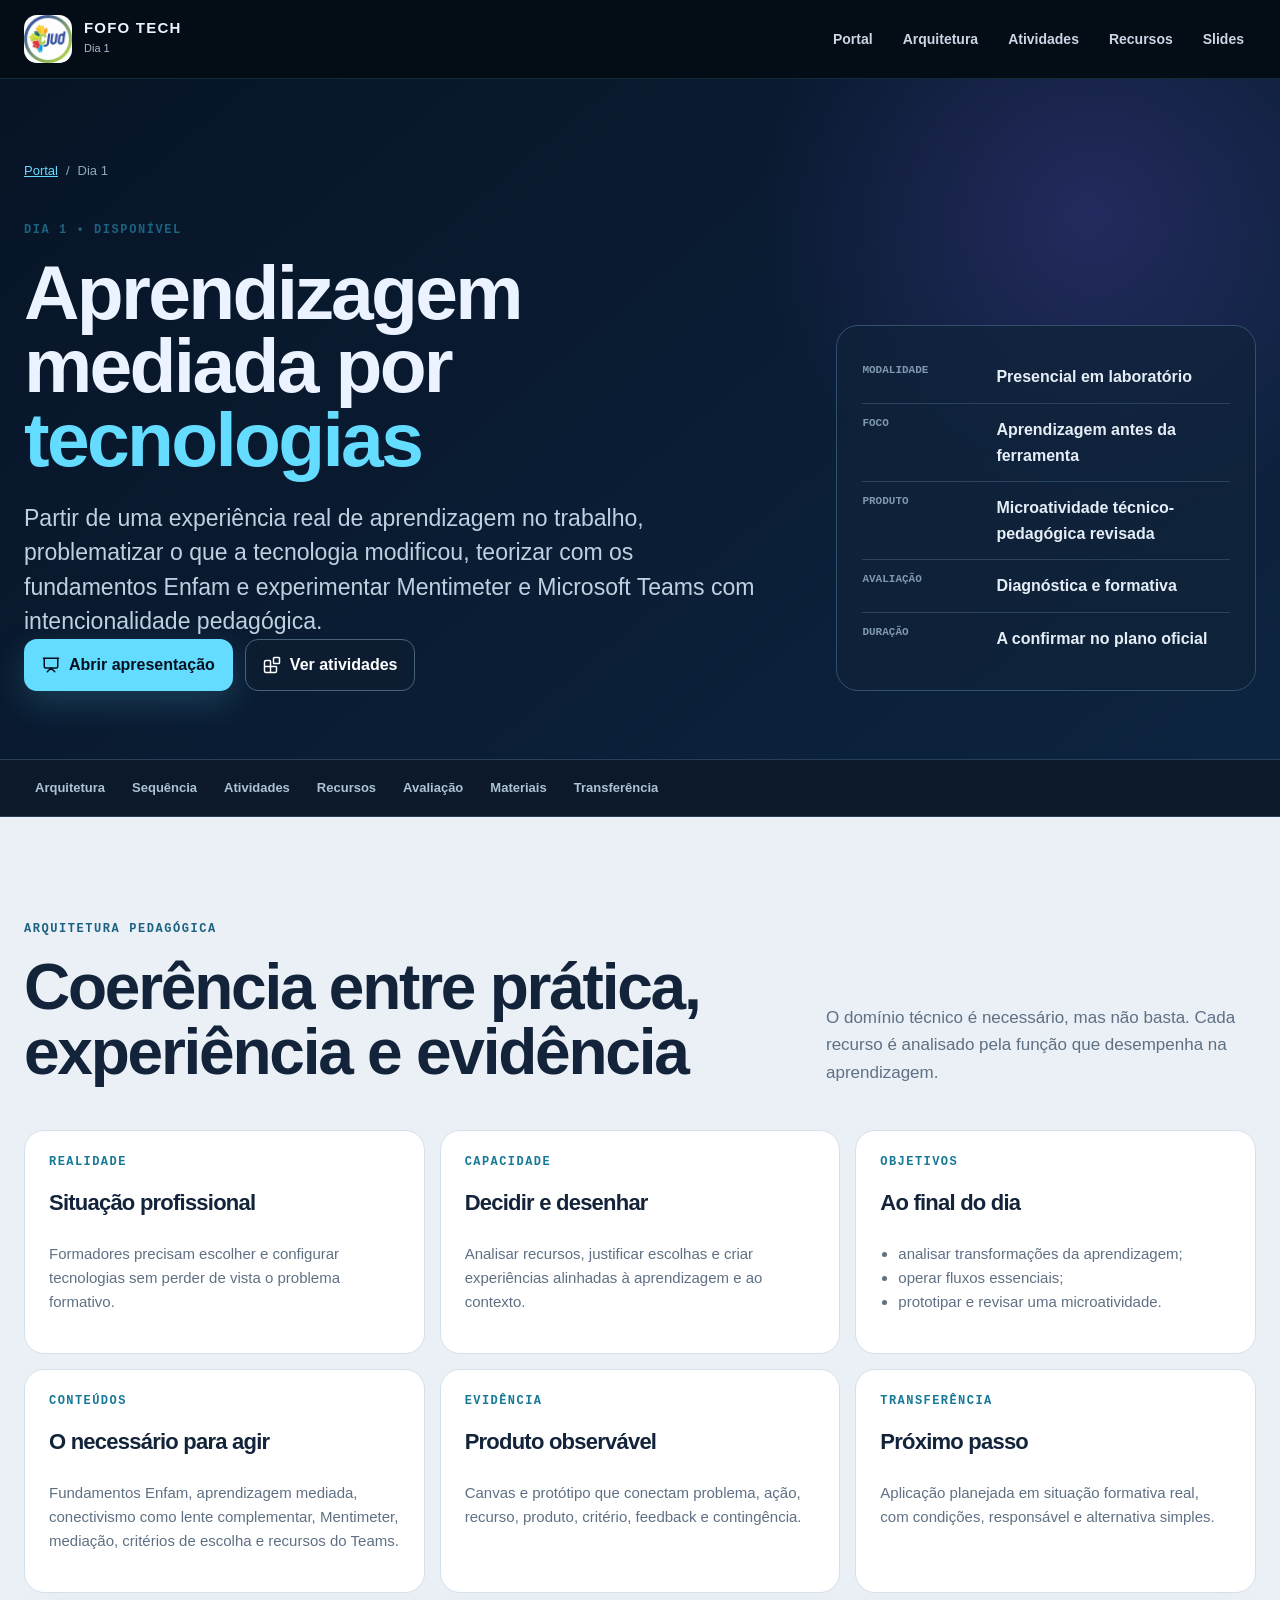
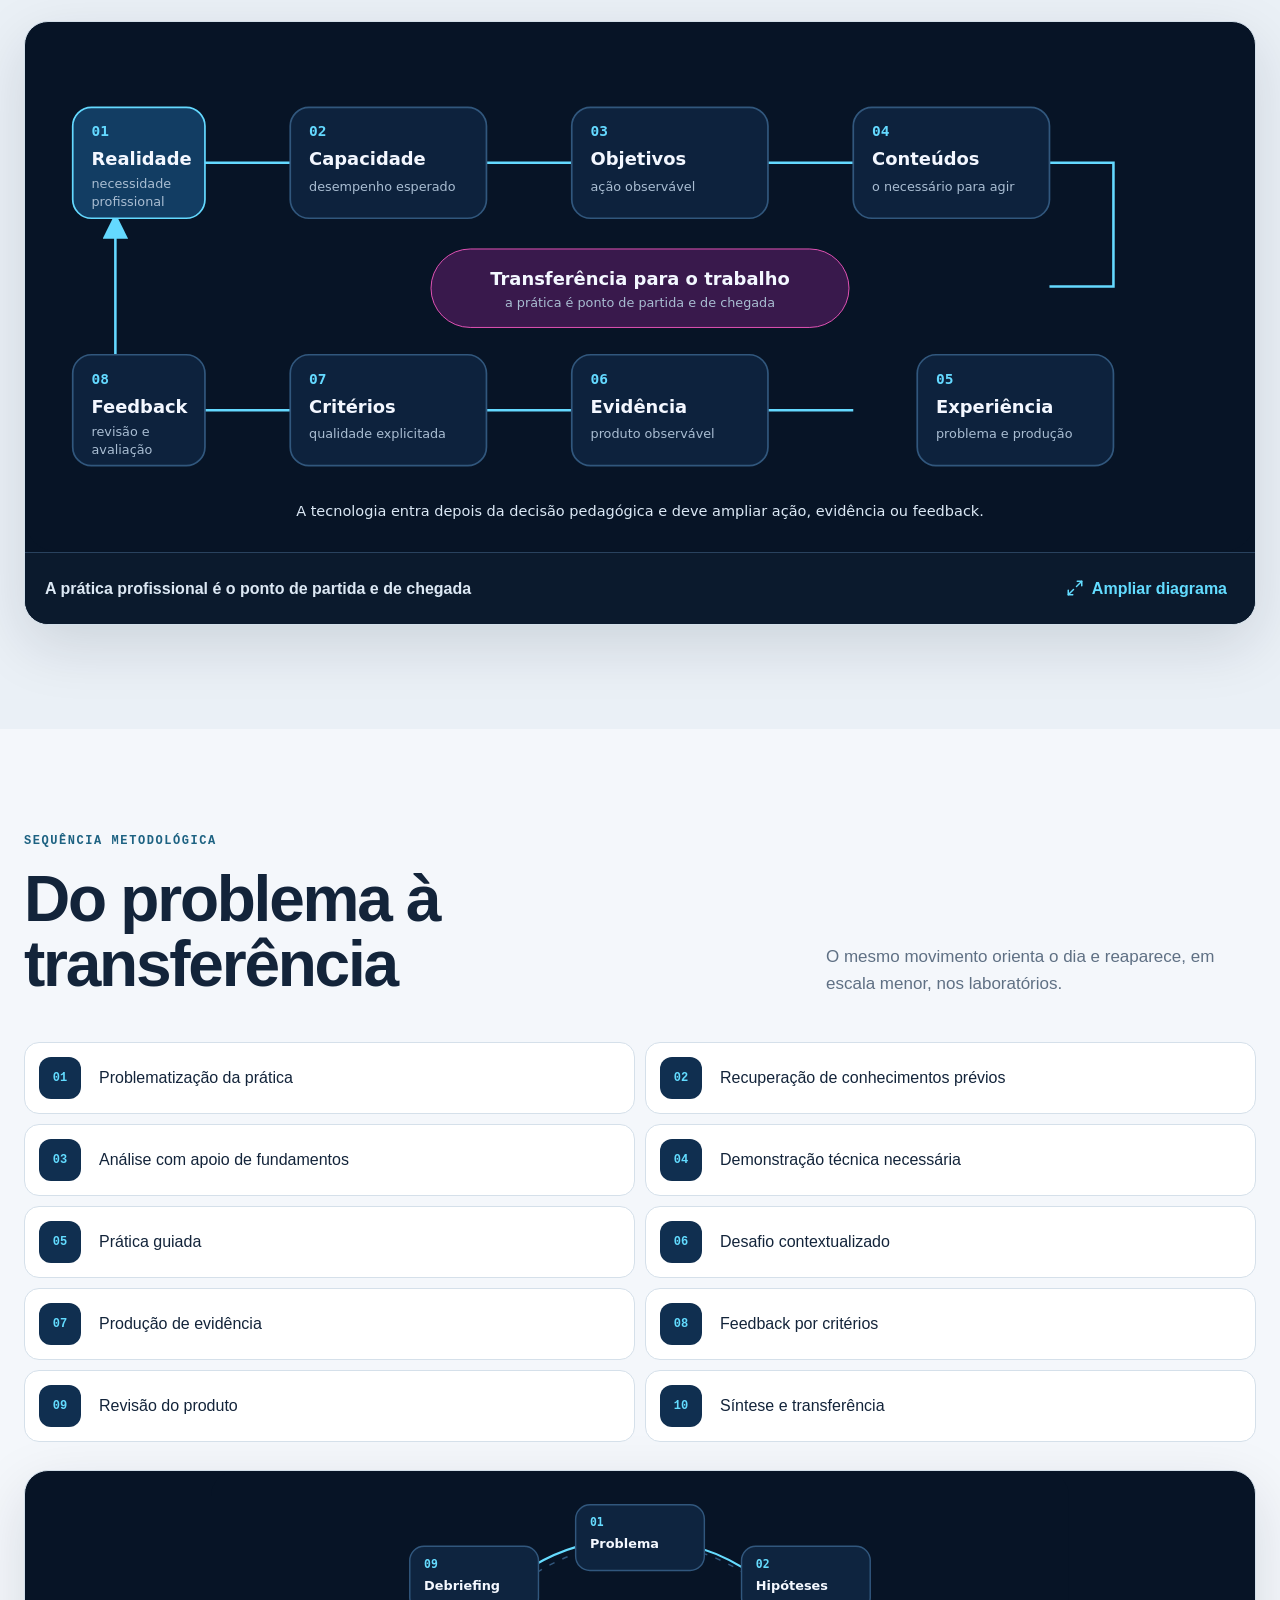
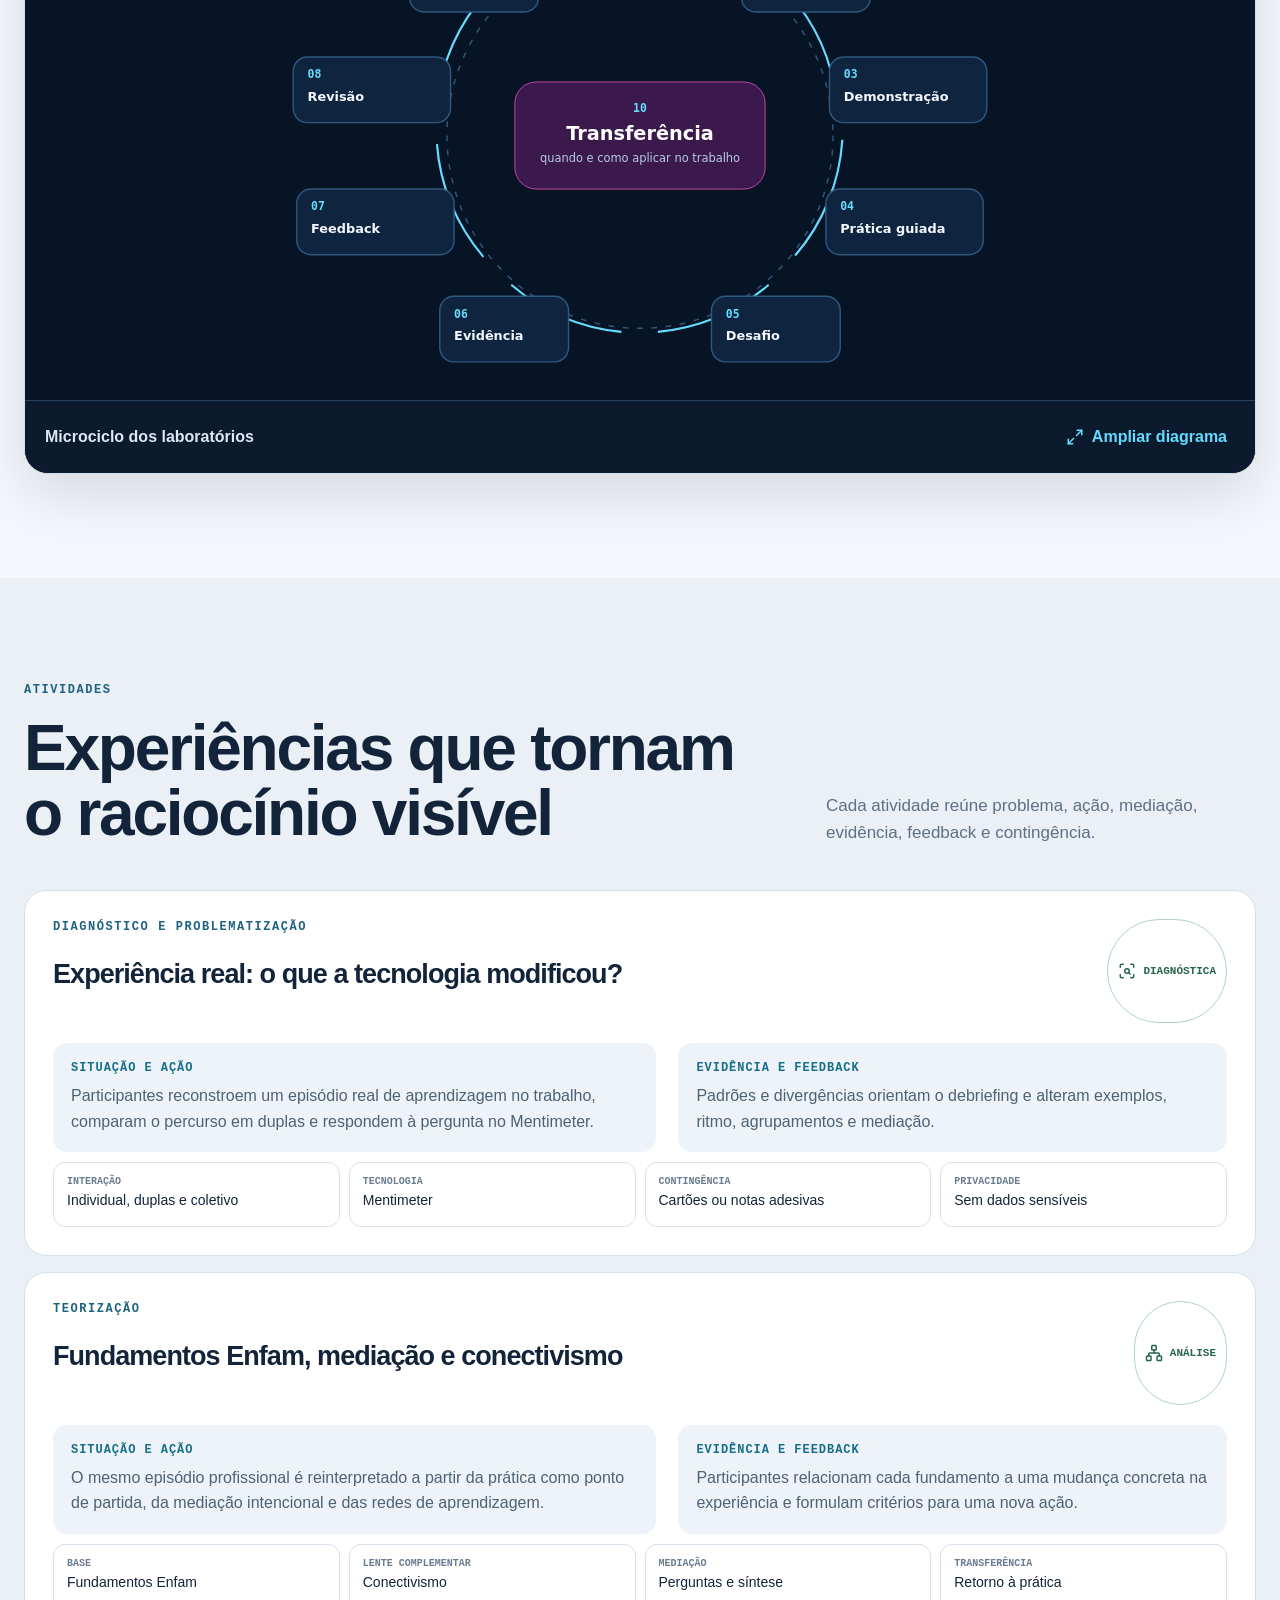
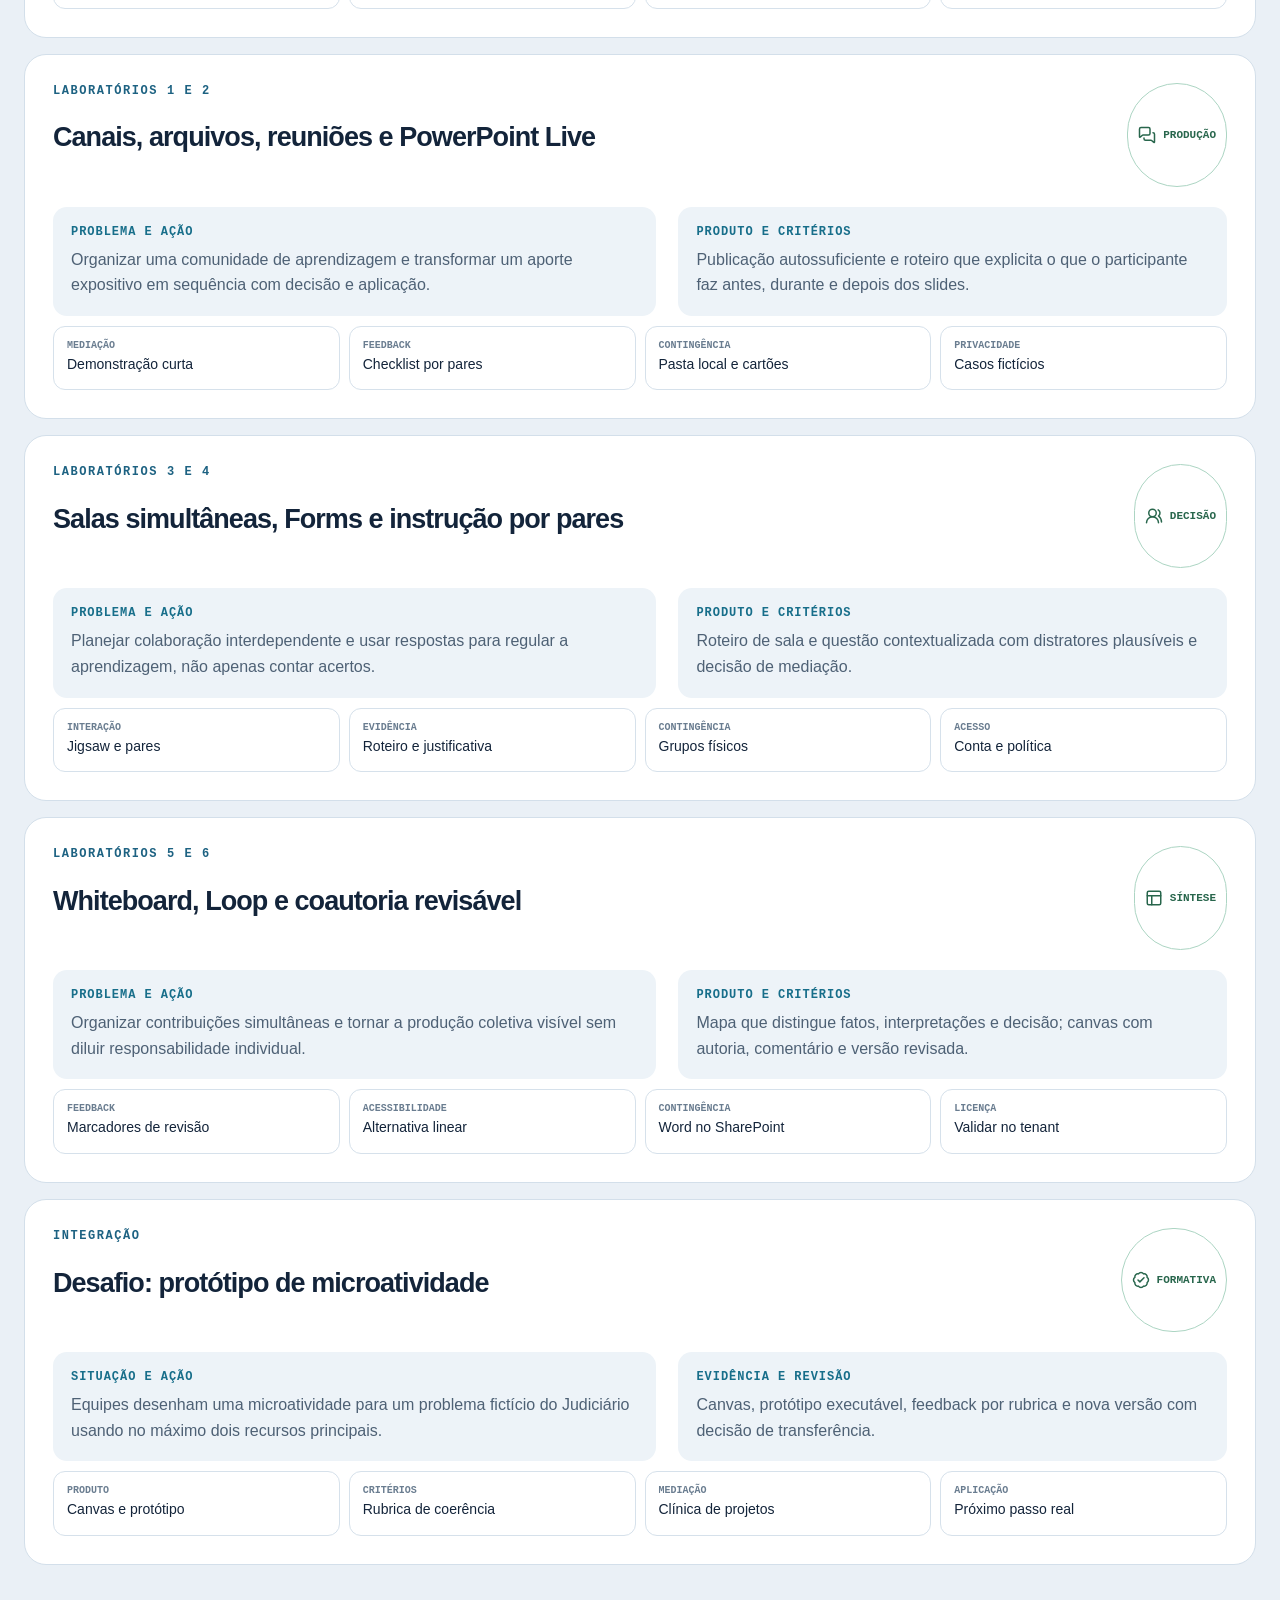
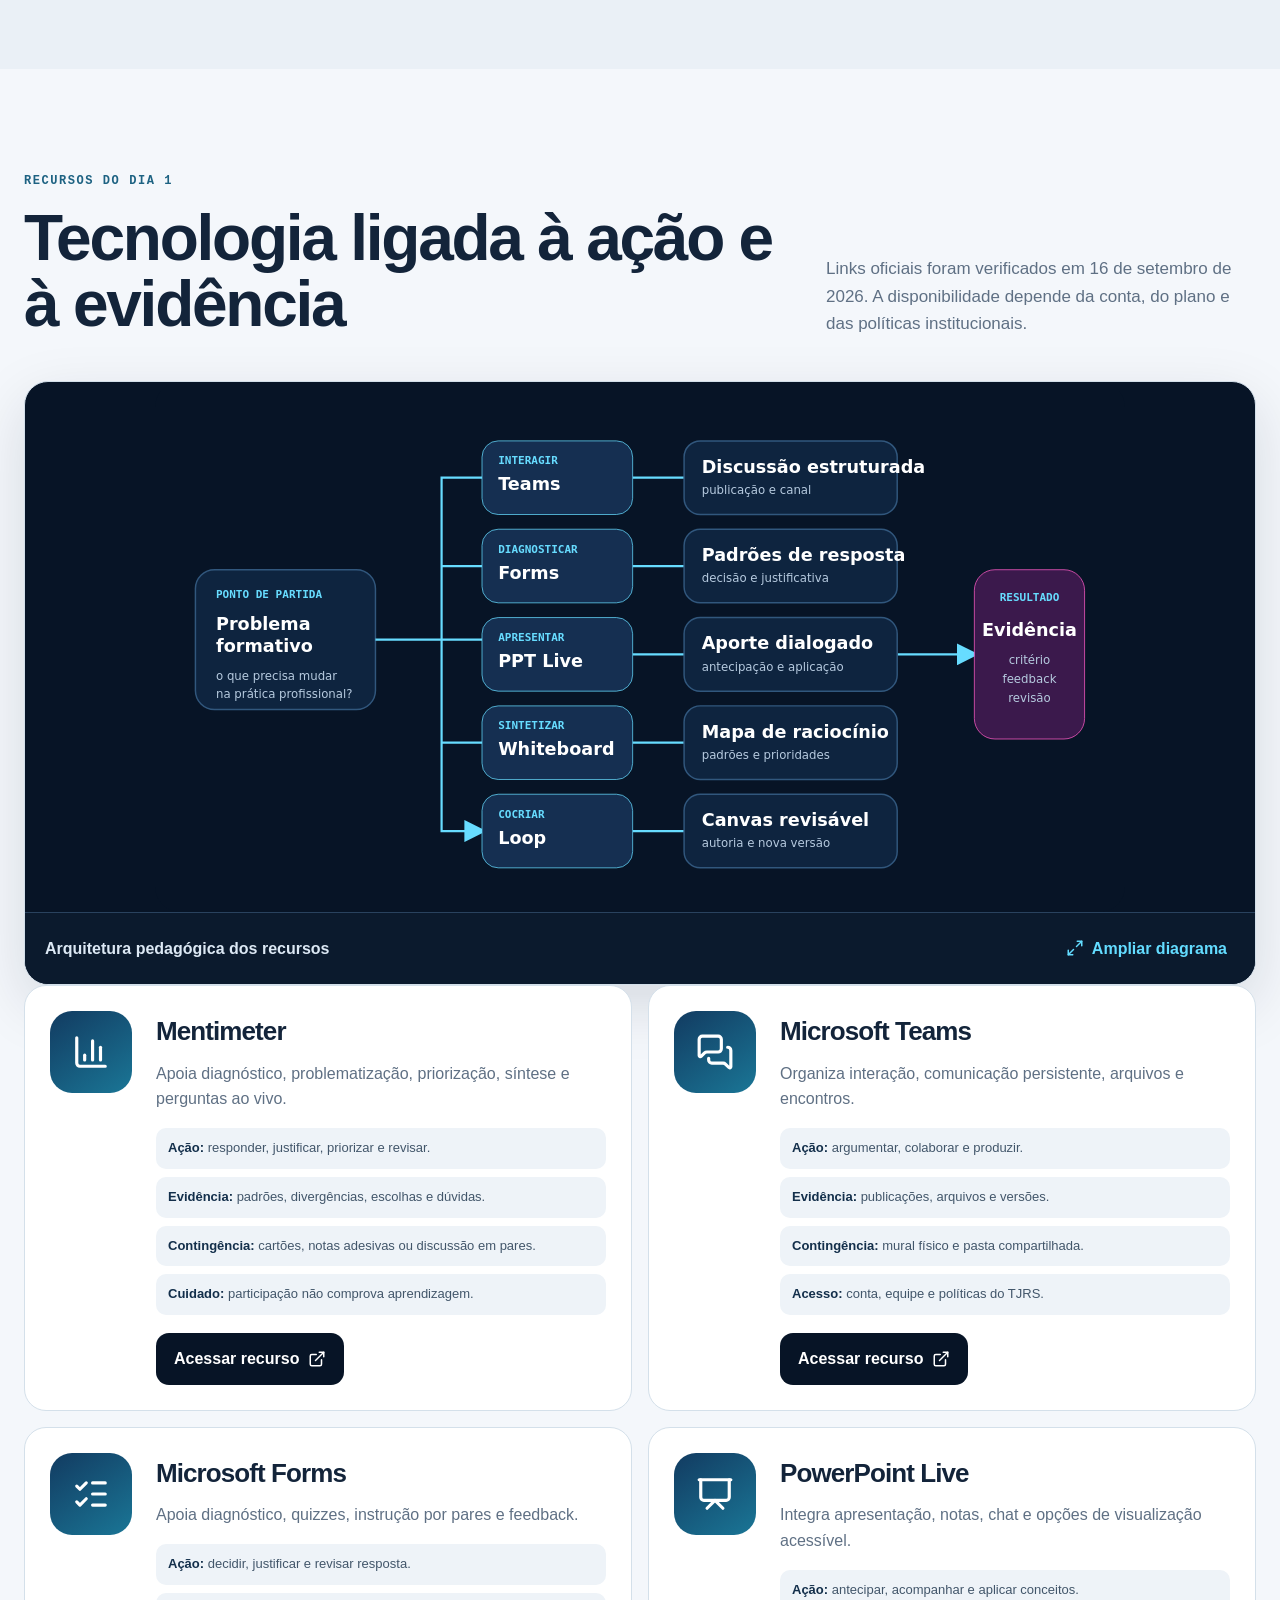
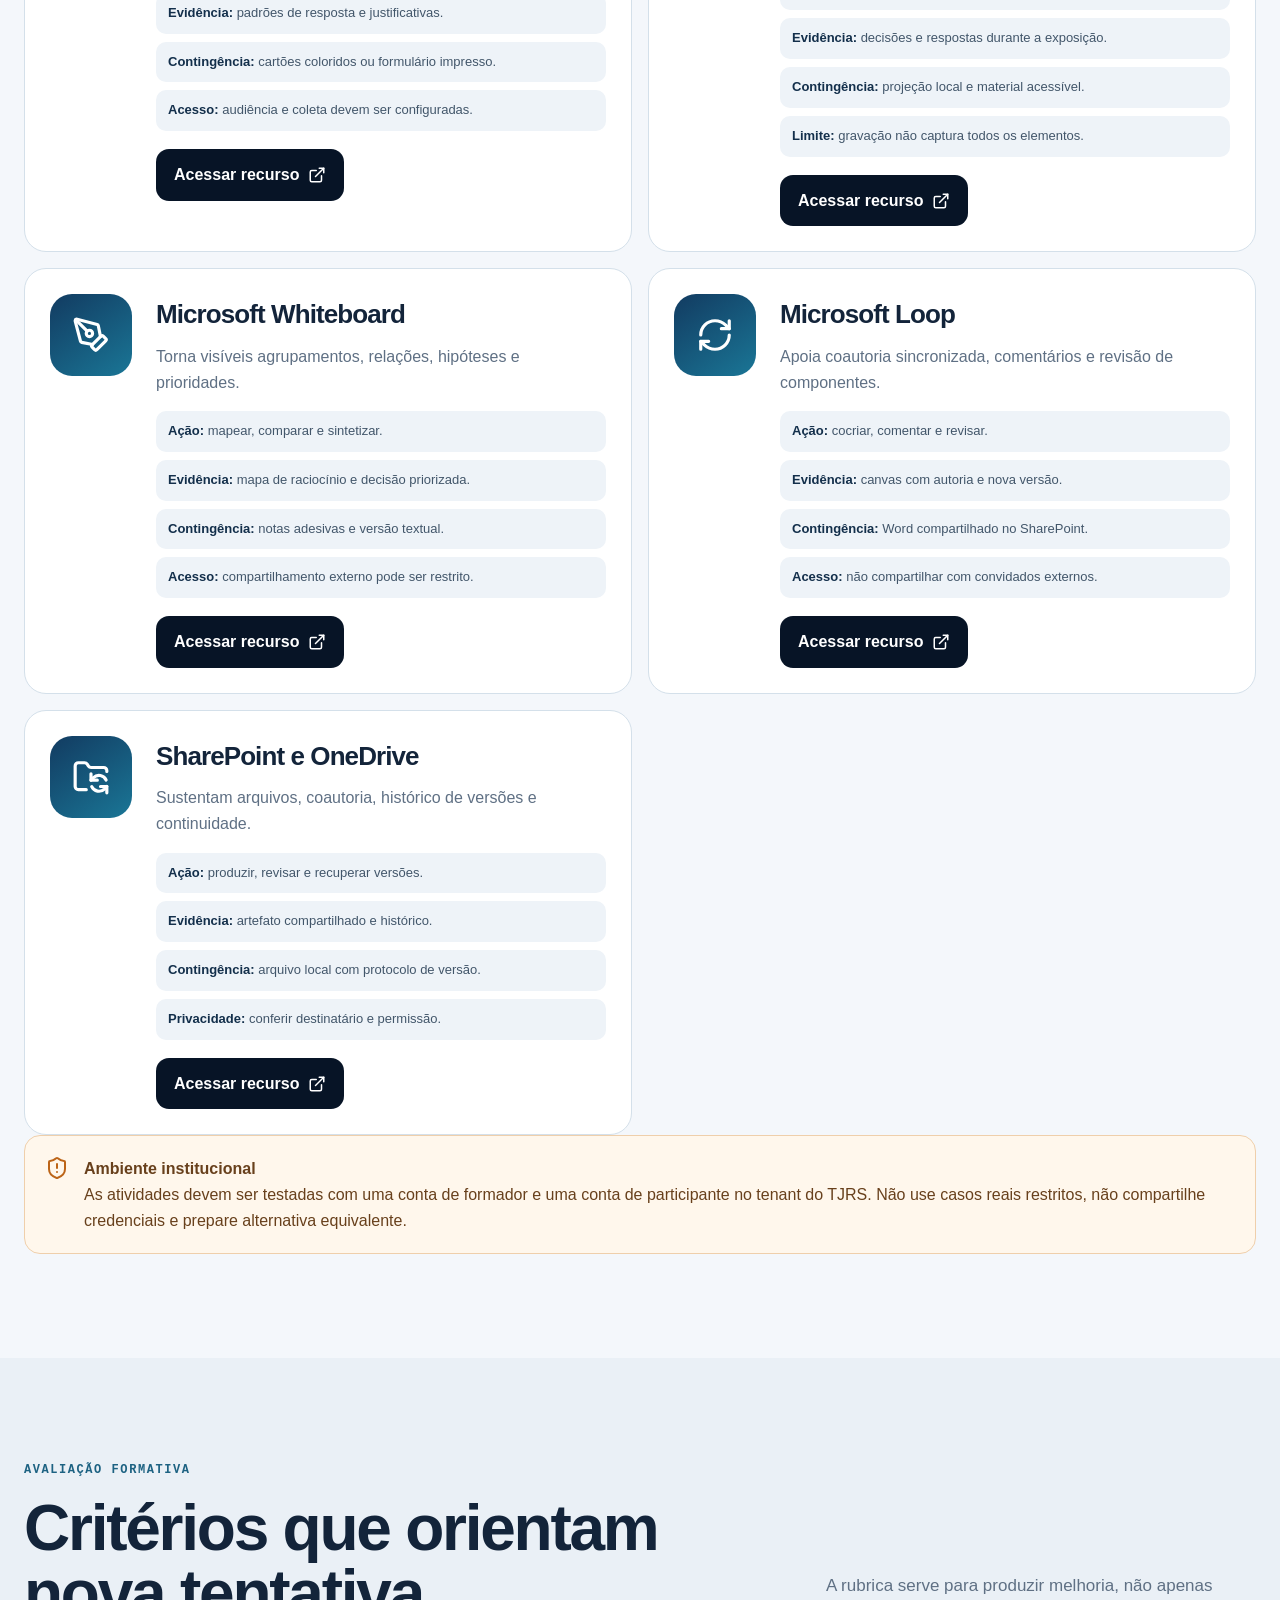
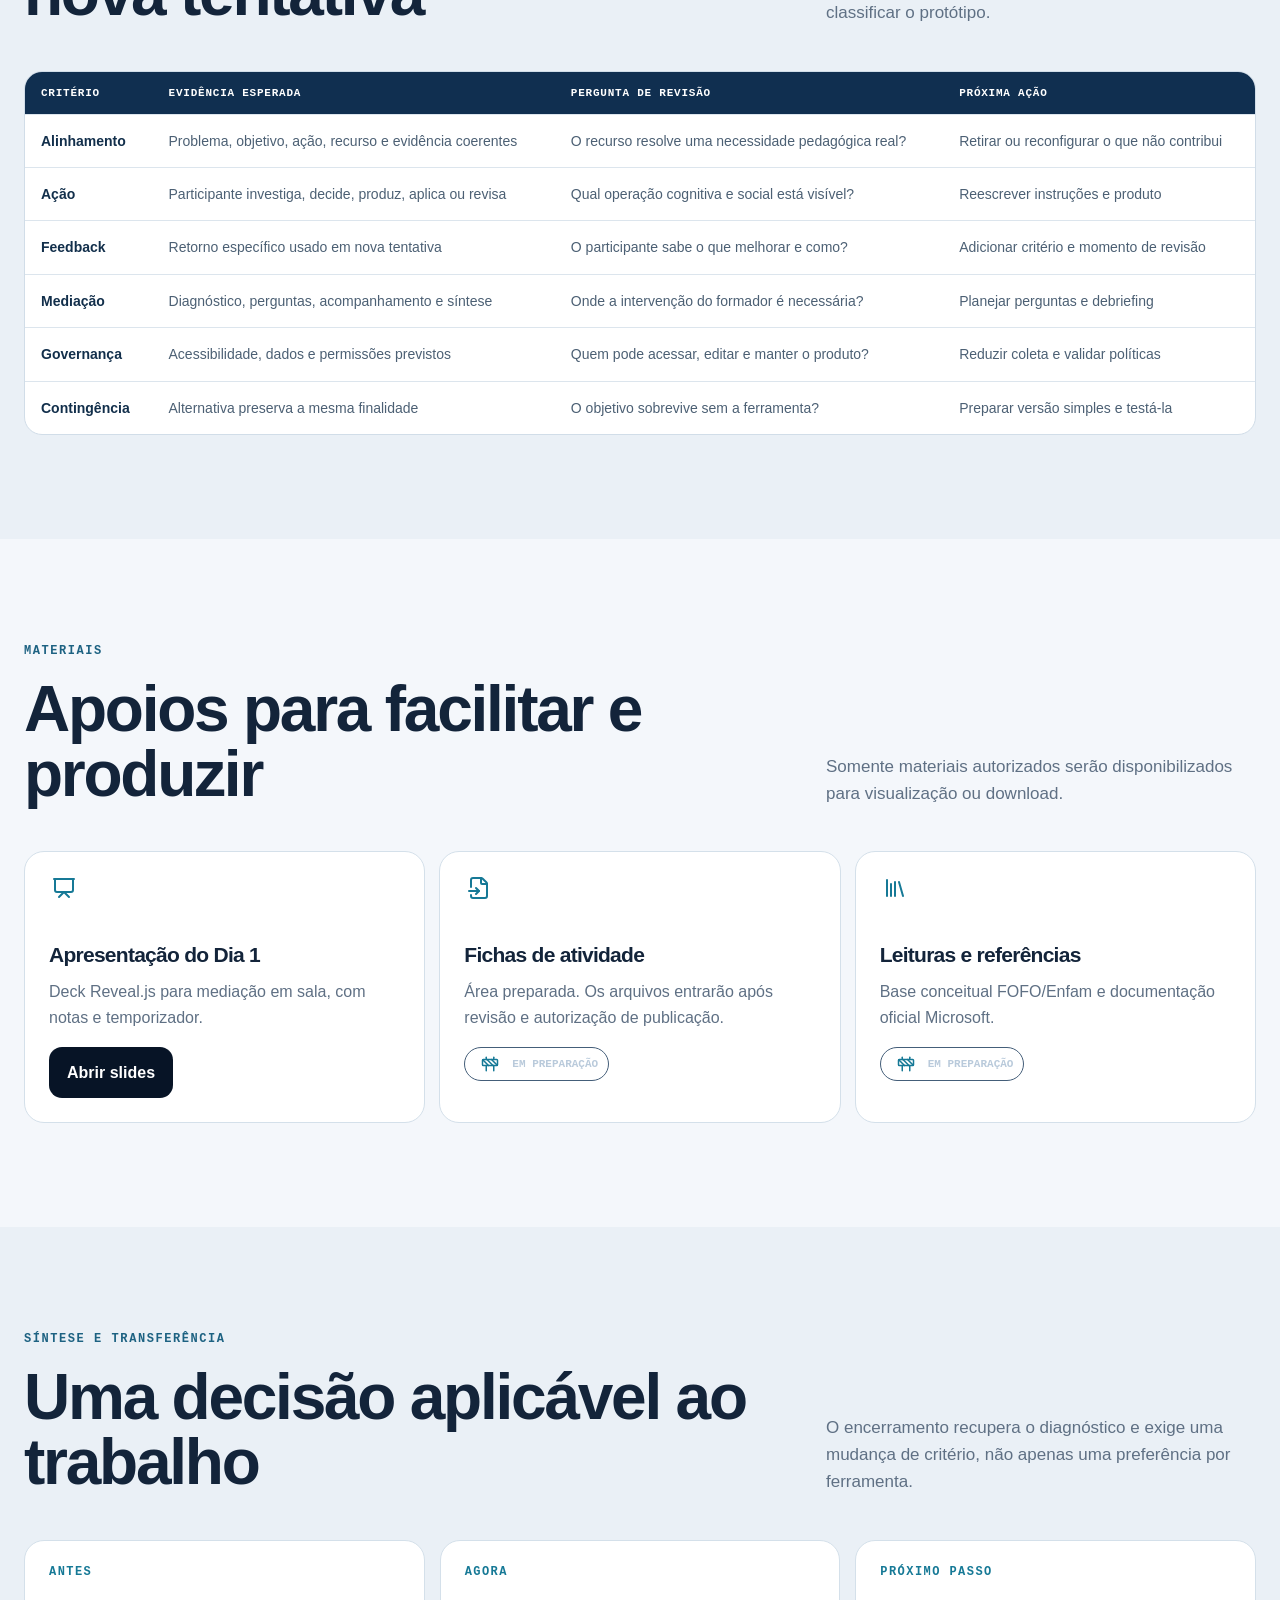
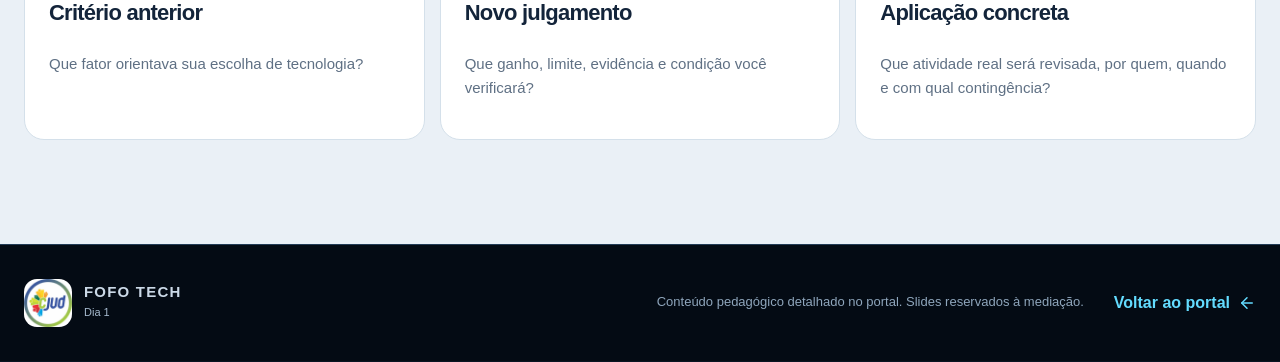
==== commit 6b1b73d3: "Atualiza Dia 1 com Mentimeter e fundamentos Enfam" ====
--- a/dia-1/index.html
+++ b/dia-1/index.html
@@ -21,7 +21,7 @@
   <main id="conteudo">
     <section class="day-hero"><div class="container">
       <nav class="breadcrumb" aria-label="Trilha de navegação"><a href="../">Portal</a><span aria-hidden="true">/</span><span aria-current="page">Dia 1</span></nav>
-      <div class="day-hero-grid"><div><p class="eyebrow">Dia 1 • disponível</p><h1>Aprendizagem mediada e <span>Microsoft Teams</span></h1><p class="hero-lead">Compreender como a tecnologia modifica a aprendizagem, decidir com intencionalidade pedagógica e configurar recursos para produzir evidência, feedback e transferência.</p><div class="hero-actions"><a class="button button-primary" href="../encontro-1/"><i data-lucide="presentation" aria-hidden="true"></i>Abrir apresentação</a><a class="button button-ghost" href="#atividades"><i data-lucide="blocks" aria-hidden="true"></i>Ver atividades</a></div></div>
+      <div class="day-hero-grid"><div><p class="eyebrow">Dia 1 • disponível</p><h1>Aprendizagem mediada por <span>tecnologias</span></h1><p class="hero-lead">Partir de uma experiência real de aprendizagem no trabalho, problematizar o que a tecnologia modificou, teorizar com os fundamentos Enfam e experimentar Mentimeter e Microsoft Teams com intencionalidade pedagógica.</p><div class="hero-actions"><a class="button button-primary" href="../encontro-1/"><i data-lucide="presentation" aria-hidden="true"></i>Abrir apresentação</a><a class="button button-ghost" href="#atividades"><i data-lucide="blocks" aria-hidden="true"></i>Ver atividades</a></div></div>
       <aside class="day-panel" aria-label="Resumo do Dia 1"><dl><div><dt>Modalidade</dt><dd>Presencial em laboratório</dd></div><div><dt>Foco</dt><dd>Aprendizagem antes da ferramenta</dd></div><div><dt>Produto</dt><dd>Microatividade técnico-pedagógica revisada</dd></div><div><dt>Avaliação</dt><dd>Diagnóstica e formativa</dd></div><div><dt>Duração</dt><dd>A confirmar no plano oficial</dd></div></dl></aside></div>
     </div></section>
     <nav class="anchor-nav" aria-label="Seções do Dia 1"><div class="container"><a href="#arquitetura">Arquitetura</a><a href="#sequencia">Sequência</a><a href="#atividades">Atividades</a><a href="#recursos">Recursos</a><a href="#avaliacao">Avaliação</a><a href="#materiais">Materiais</a><a href="#transferencia">Transferência</a></div></nav>
@@ -32,7 +32,7 @@
         <article class="outcome-card"><span class="mono-label">REALIDADE</span><h3>Situação profissional</h3><p>Formadores precisam escolher e configurar tecnologias sem perder de vista o problema formativo.</p></article>
         <article class="outcome-card"><span class="mono-label">CAPACIDADE</span><h3>Decidir e desenhar</h3><p>Analisar recursos, justificar escolhas e criar experiências alinhadas à aprendizagem e ao contexto.</p></article>
         <article class="outcome-card"><span class="mono-label">OBJETIVOS</span><h3>Ao final do dia</h3><ul><li>analisar transformações da aprendizagem;</li><li>operar fluxos essenciais;</li><li>prototipar e revisar uma microatividade.</li></ul></article>
-        <article class="outcome-card"><span class="mono-label">CONTEÚDOS</span><h3>O necessário para agir</h3><p>Aprendizagem mediada, metodologias ativas, mediação, critérios de escolha e recursos do Teams.</p></article>
+        <article class="outcome-card"><span class="mono-label">CONTEÚDOS</span><h3>O necessário para agir</h3><p>Fundamentos Enfam, aprendizagem mediada, conectivismo como lente complementar, Mentimeter, mediação, critérios de escolha e recursos do Teams.</p></article>
         <article class="outcome-card"><span class="mono-label">EVIDÊNCIA</span><h3>Produto observável</h3><p>Canvas e protótipo que conectam problema, ação, recurso, produto, critério, feedback e contingência.</p></article>
         <article class="outcome-card"><span class="mono-label">TRANSFERÊNCIA</span><h3>Próximo passo</h3><p>Aplicação planejada em situação formativa real, com condições, responsável e alternativa simples.</p></article>
       </div>
@@ -48,8 +48,8 @@
     <section class="section" id="atividades" aria-labelledby="activities-title"><div class="container">
       <div class="section-heading"><div><p class="eyebrow">Atividades</p><h2 id="activities-title">Experiências que tornam o raciocínio visível</h2></div><p>Cada atividade reúne problema, ação, mediação, evidência, feedback e contingência.</p></div>
       <div class="activity-list">
-        <article class="activity-card"><header><div><p class="eyebrow">Abertura</p><h3>Diagnóstico: como a tecnologia modifica a aprendizagem?</h3></div><span class="status"><i data-lucide="scan-search" aria-hidden="true"></i>Diagnóstica</span></header><div class="activity-core"><div><h4>Situação e ação</h4><p>Participantes analisam um episódio formativo, respondem individualmente e justificam sua leitura em pares.</p></div><div><h4>Evidência e feedback</h4><p>Padrões de resposta orientam o debate e a mediação imediata, sem nota classificatória.</p></div></div><div class="activity-meta-grid"><div><b>Interação</b><span>Individual e duplas</span></div><div><b>Tecnologia</b><span>Forms</span></div><div><b>Contingência</b><span>Cartões de resposta</span></div><div><b>Tempo</b><span>Configurável</span></div></div></article>
-        <article class="activity-card"><header><div><p class="eyebrow">Fundamentos</p><h3>Jigsaw de lentes sobre aprendizagem</h3></div><span class="status"><i data-lucide="network" aria-hidden="true"></i>Colaborativa</span></header><div class="activity-core"><div><h4>Situação e ação</h4><p>Grupos especialistas analisam uma lente teórica e depois recombinam perspectivas para interpretar a experiência.</p></div><div><h4>Evidência e feedback</h4><p>Síntese de cinco frases, confrontada por perguntas do formador e pelas demais lentes.</p></div></div><div class="activity-meta-grid"><div><b>Interação</b><span>Grupos especialistas</span></div><div><b>Tecnologia</b><span>Canal ou documento</span></div><div><b>Contingência</b><span>Cartões impressos</span></div><div><b>Acessibilidade</b><span>Versão textual</span></div></div></article>
+        <article class="activity-card"><header><div><p class="eyebrow">Diagnóstico e problematização</p><h3>Experiência real: o que a tecnologia modificou?</h3></div><span class="status"><i data-lucide="scan-search" aria-hidden="true"></i>Diagnóstica</span></header><div class="activity-core"><div><h4>Situação e ação</h4><p>Participantes reconstroem um episódio real de aprendizagem no trabalho, comparam o percurso em duplas e respondem à pergunta no Mentimeter.</p></div><div><h4>Evidência e feedback</h4><p>Padrões e divergências orientam o debriefing e alteram exemplos, ritmo, agrupamentos e mediação.</p></div></div><div class="activity-meta-grid"><div><b>Interação</b><span>Individual, duplas e coletivo</span></div><div><b>Tecnologia</b><span>Mentimeter</span></div><div><b>Contingência</b><span>Cartões ou notas adesivas</span></div><div><b>Privacidade</b><span>Sem dados sensíveis</span></div></div></article>
+        <article class="activity-card"><header><div><p class="eyebrow">Teorização</p><h3>Fundamentos Enfam, mediação e conectivismo</h3></div><span class="status"><i data-lucide="network" aria-hidden="true"></i>Análise</span></header><div class="activity-core"><div><h4>Situação e ação</h4><p>O mesmo episódio profissional é reinterpretado a partir da prática como ponto de partida, da mediação intencional e das redes de aprendizagem.</p></div><div><h4>Evidência e feedback</h4><p>Participantes relacionam cada fundamento a uma mudança concreta na experiência e formulam critérios para uma nova ação.</p></div></div><div class="activity-meta-grid"><div><b>Base</b><span>Fundamentos Enfam</span></div><div><b>Lente complementar</b><span>Conectivismo</span></div><div><b>Mediação</b><span>Perguntas e síntese</span></div><div><b>Transferência</b><span>Retorno à prática</span></div></div></article>
         <article class="activity-card"><header><div><p class="eyebrow">Laboratórios 1 e 2</p><h3>Canais, arquivos, reuniões e PowerPoint Live</h3></div><span class="status"><i data-lucide="messages-square" aria-hidden="true"></i>Produção</span></header><div class="activity-core"><div><h4>Problema e ação</h4><p>Organizar uma comunidade de aprendizagem e transformar um aporte expositivo em sequência com decisão e aplicação.</p></div><div><h4>Produto e critérios</h4><p>Publicação autossuficiente e roteiro que explicita o que o participante faz antes, durante e depois dos slides.</p></div></div><div class="activity-meta-grid"><div><b>Mediação</b><span>Demonstração curta</span></div><div><b>Feedback</b><span>Checklist por pares</span></div><div><b>Contingência</b><span>Pasta local e cartões</span></div><div><b>Privacidade</b><span>Casos fictícios</span></div></div></article>
         <article class="activity-card"><header><div><p class="eyebrow">Laboratórios 3 e 4</p><h3>Salas simultâneas, Forms e instrução por pares</h3></div><span class="status"><i data-lucide="users-round" aria-hidden="true"></i>Decisão</span></header><div class="activity-core"><div><h4>Problema e ação</h4><p>Planejar colaboração interdependente e usar respostas para regular a aprendizagem, não apenas contar acertos.</p></div><div><h4>Produto e critérios</h4><p>Roteiro de sala e questão contextualizada com distratores plausíveis e decisão de mediação.</p></div></div><div class="activity-meta-grid"><div><b>Interação</b><span>Jigsaw e pares</span></div><div><b>Evidência</b><span>Roteiro e justificativa</span></div><div><b>Contingência</b><span>Grupos físicos</span></div><div><b>Acesso</b><span>Conta e política</span></div></div></article>
         <article class="activity-card"><header><div><p class="eyebrow">Laboratórios 5 e 6</p><h3>Whiteboard, Loop e coautoria revisável</h3></div><span class="status"><i data-lucide="panels-top-left" aria-hidden="true"></i>Síntese</span></header><div class="activity-core"><div><h4>Problema e ação</h4><p>Organizar contribuições simultâneas e tornar a produção coletiva visível sem diluir responsabilidade individual.</p></div><div><h4>Produto e critérios</h4><p>Mapa que distingue fatos, interpretações e decisão; canvas com autoria, comentário e versão revisada.</p></div></div><div class="activity-meta-grid"><div><b>Feedback</b><span>Marcadores de revisão</span></div><div><b>Acessibilidade</b><span>Alternativa linear</span></div><div><b>Contingência</b><span>Word no SharePoint</span></div><div><b>Licença</b><span>Validar no tenant</span></div></div></article>
@@ -58,9 +58,10 @@
     </div></section>
 
     <section class="section" id="recursos" aria-labelledby="resources-title"><div class="container">
-      <div class="section-heading"><div><p class="eyebrow">Recursos do Dia 1</p><h2 id="resources-title">Tecnologia ligada à ação e à evidência</h2></div><p>Links oficiais foram verificados em 15 de setembro de 2026. A disponibilidade depende da licença e das políticas do tenant.</p></div>
+      <div class="section-heading"><div><p class="eyebrow">Recursos do Dia 1</p><h2 id="resources-title">Tecnologia ligada à ação e à evidência</h2></div><p>Links oficiais foram verificados em 16 de setembro de 2026. A disponibilidade depende da conta, do plano e das políticas institucionais.</p></div>
       <figure class="diagram-card media-zoom" data-lightbox-src="../assets/diagramas/arquitetura-m365.svg" data-lightbox-alt="Arquitetura pedagógica dos recursos Microsoft 365 usados no Dia 1"><img src="../assets/diagramas/arquitetura-m365.svg" alt="Arquitetura pedagógica dos recursos Microsoft 365 usados no Dia 1"><figcaption><span>Arquitetura pedagógica dos recursos</span><button type="button" class="text-button"><i data-lucide="maximize-2" aria-hidden="true"></i>Ampliar diagrama</button></figcaption></figure>
       <div class="resource-grid">
+        <article class="resource-card"><div class="resource-icon"><i data-lucide="bar-chart-3" aria-hidden="true"></i></div><div><h3>Mentimeter</h3><p>Apoia diagnóstico, problematização, priorização, síntese e perguntas ao vivo.</p><div class="resource-facts"><p><b>Ação:</b> responder, justificar, priorizar e revisar.</p><p><b>Evidência:</b> padrões, divergências, escolhas e dúvidas.</p><p><b>Contingência:</b> cartões, notas adesivas ou discussão em pares.</p><p><b>Cuidado:</b> participação não comprova aprendizagem.</p></div><div class="card-actions"><a class="button button-dark" href="https://www.mentimeter.com/app/home" target="_blank" rel="noopener noreferrer">Acessar recurso <i data-lucide="external-link" aria-hidden="true"></i></a></div></div></article>
         <article class="resource-card"><div class="resource-icon"><i data-lucide="messages-square" aria-hidden="true"></i></div><div><h3>Microsoft Teams</h3><p>Organiza interação, comunicação persistente, arquivos e encontros.</p><div class="resource-facts"><p><b>Ação:</b> argumentar, colaborar e produzir.</p><p><b>Evidência:</b> publicações, arquivos e versões.</p><p><b>Contingência:</b> mural físico e pasta compartilhada.</p><p><b>Acesso:</b> conta, equipe e políticas do TJRS.</p></div><div class="card-actions"><a class="button button-dark" href="https://learn.microsoft.com/en-us/microsoftteams/navigate-teams" target="_blank" rel="noopener noreferrer">Acessar recurso <i data-lucide="external-link" aria-hidden="true"></i></a></div></div></article>
         <article class="resource-card"><div class="resource-icon"><i data-lucide="list-checks" aria-hidden="true"></i></div><div><h3>Microsoft Forms</h3><p>Apoia diagnóstico, quizzes, instrução por pares e feedback.</p><div class="resource-facts"><p><b>Ação:</b> decidir, justificar e revisar resposta.</p><p><b>Evidência:</b> padrões de resposta e justificativas.</p><p><b>Contingência:</b> cartões coloridos ou formulário impresso.</p><p><b>Acesso:</b> audiência e coleta devem ser configuradas.</p></div><div class="card-actions"><a class="button button-dark" href="https://support.microsoft.com/en-us/forms/create-a-new-form-or-quiz" target="_blank" rel="noopener noreferrer">Acessar recurso <i data-lucide="external-link" aria-hidden="true"></i></a></div></div></article>
         <article class="resource-card"><div class="resource-icon"><i data-lucide="presentation" aria-hidden="true"></i></div><div><h3>PowerPoint Live</h3><p>Integra apresentação, notas, chat e opções de visualização acessível.</p><div class="resource-facts"><p><b>Ação:</b> antecipar, acompanhar e aplicar conceitos.</p><p><b>Evidência:</b> decisões e respostas durante a exposição.</p><p><b>Contingência:</b> projeção local e material acessível.</p><p><b>Limite:</b> gravação não captura todos os elementos.</p></div><div class="card-actions"><a class="button button-dark" href="https://support.microsoft.com/en-us/powerpoint/present-from-powerpoint-live-in-microsoft-teams" target="_blank" rel="noopener noreferrer">Acessar recurso <i data-lucide="external-link" aria-hidden="true"></i></a></div></div></article>
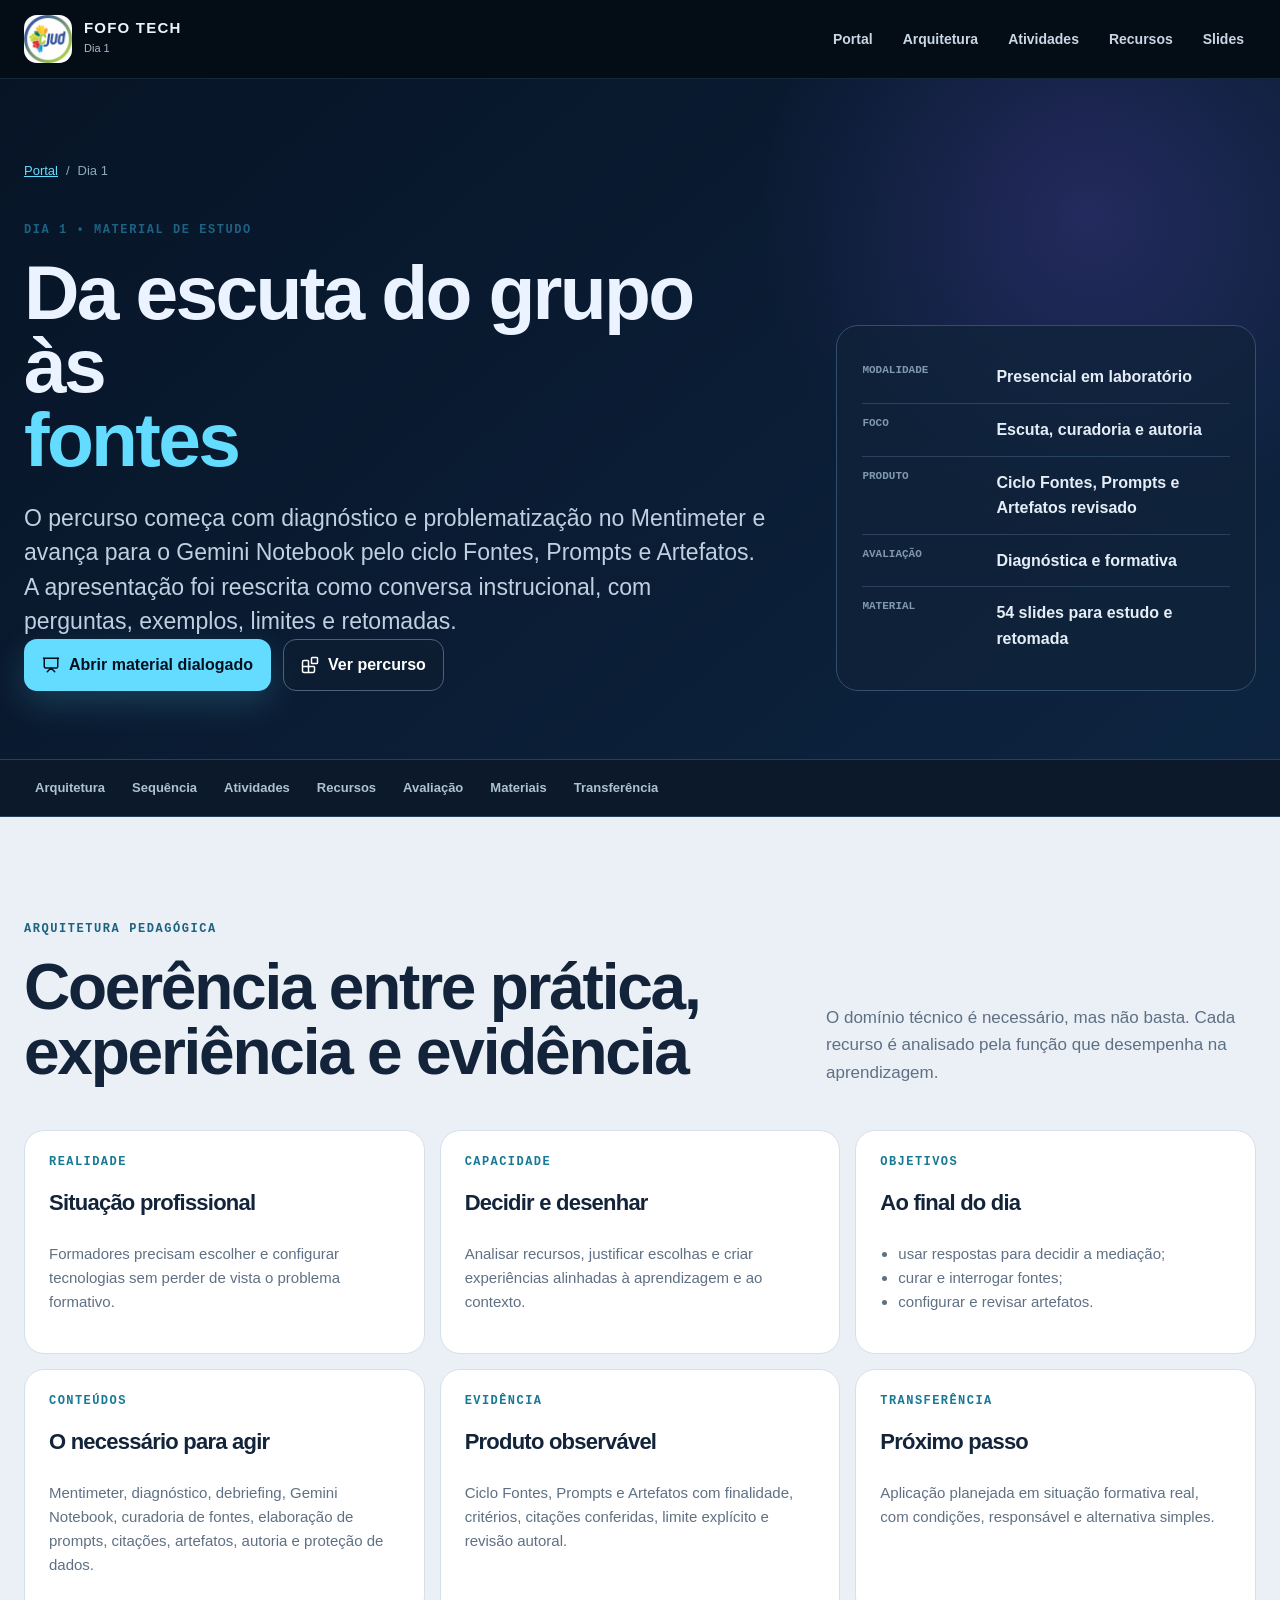
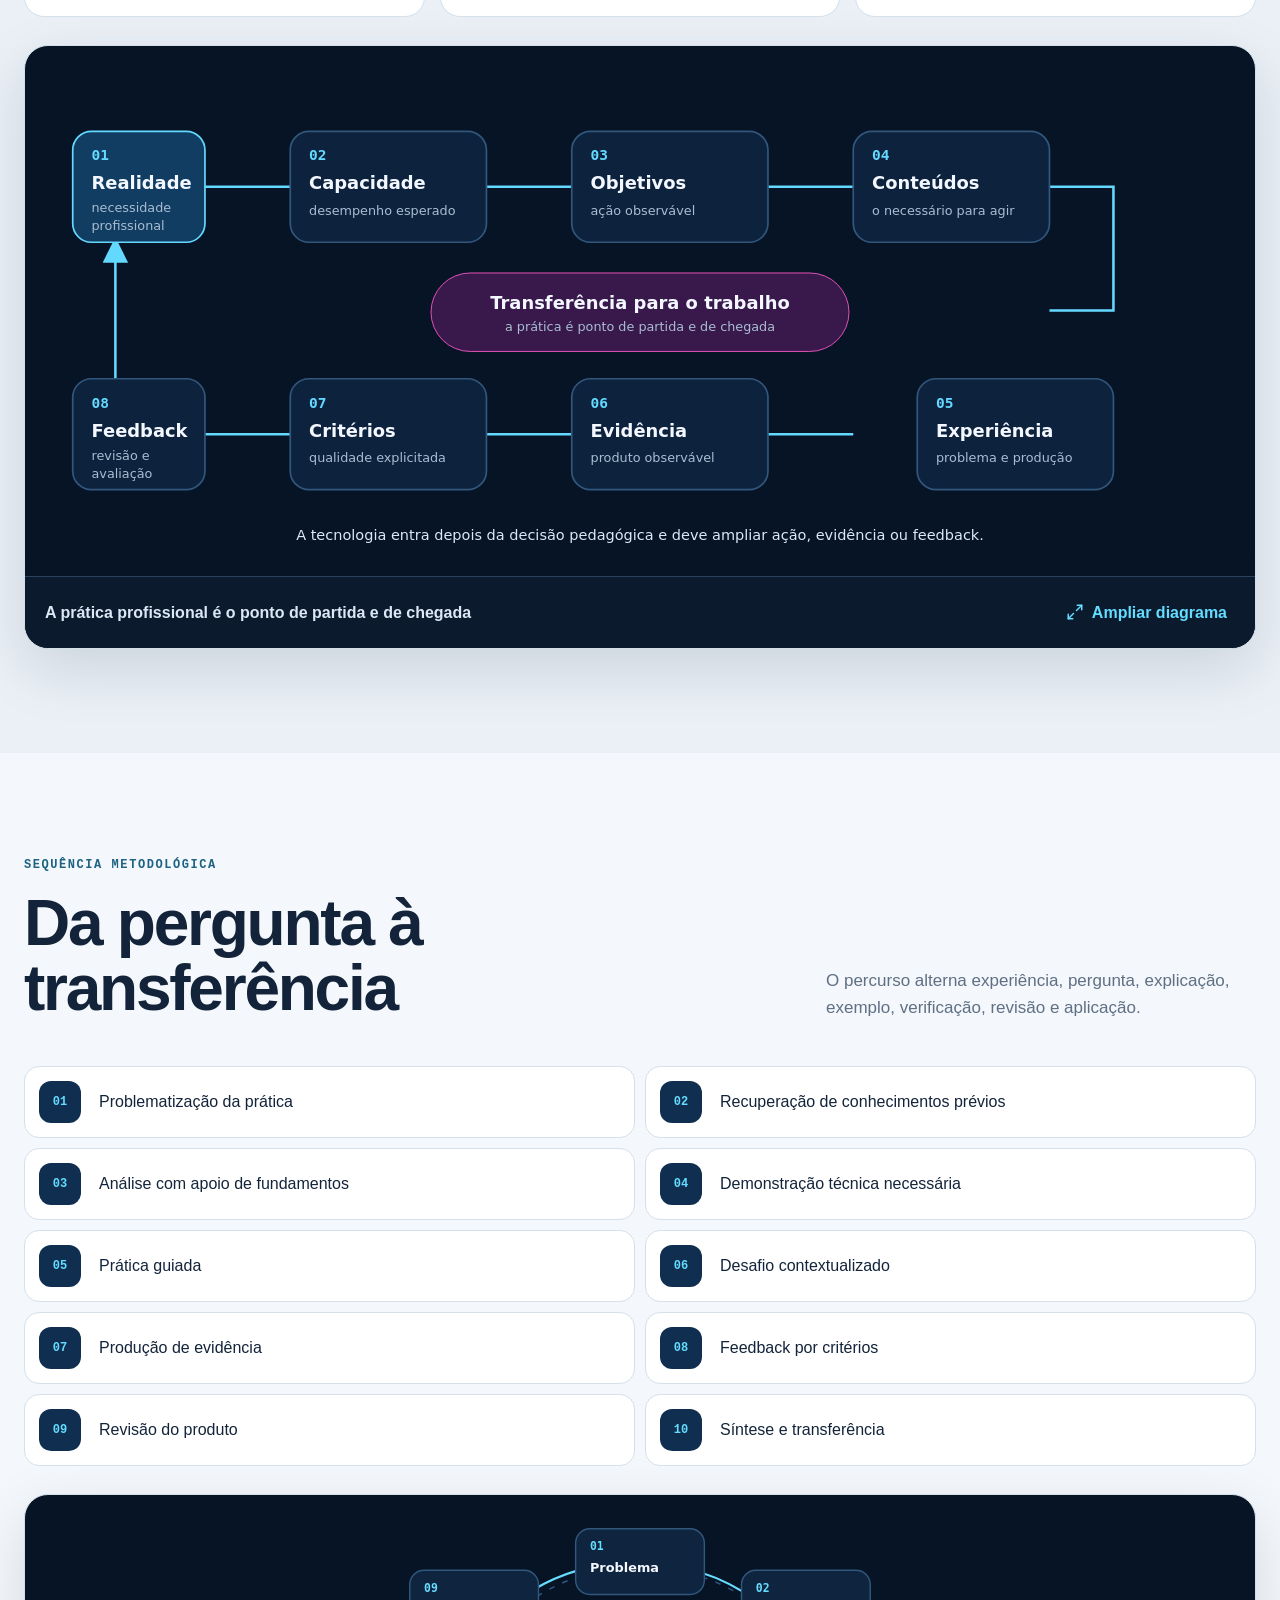
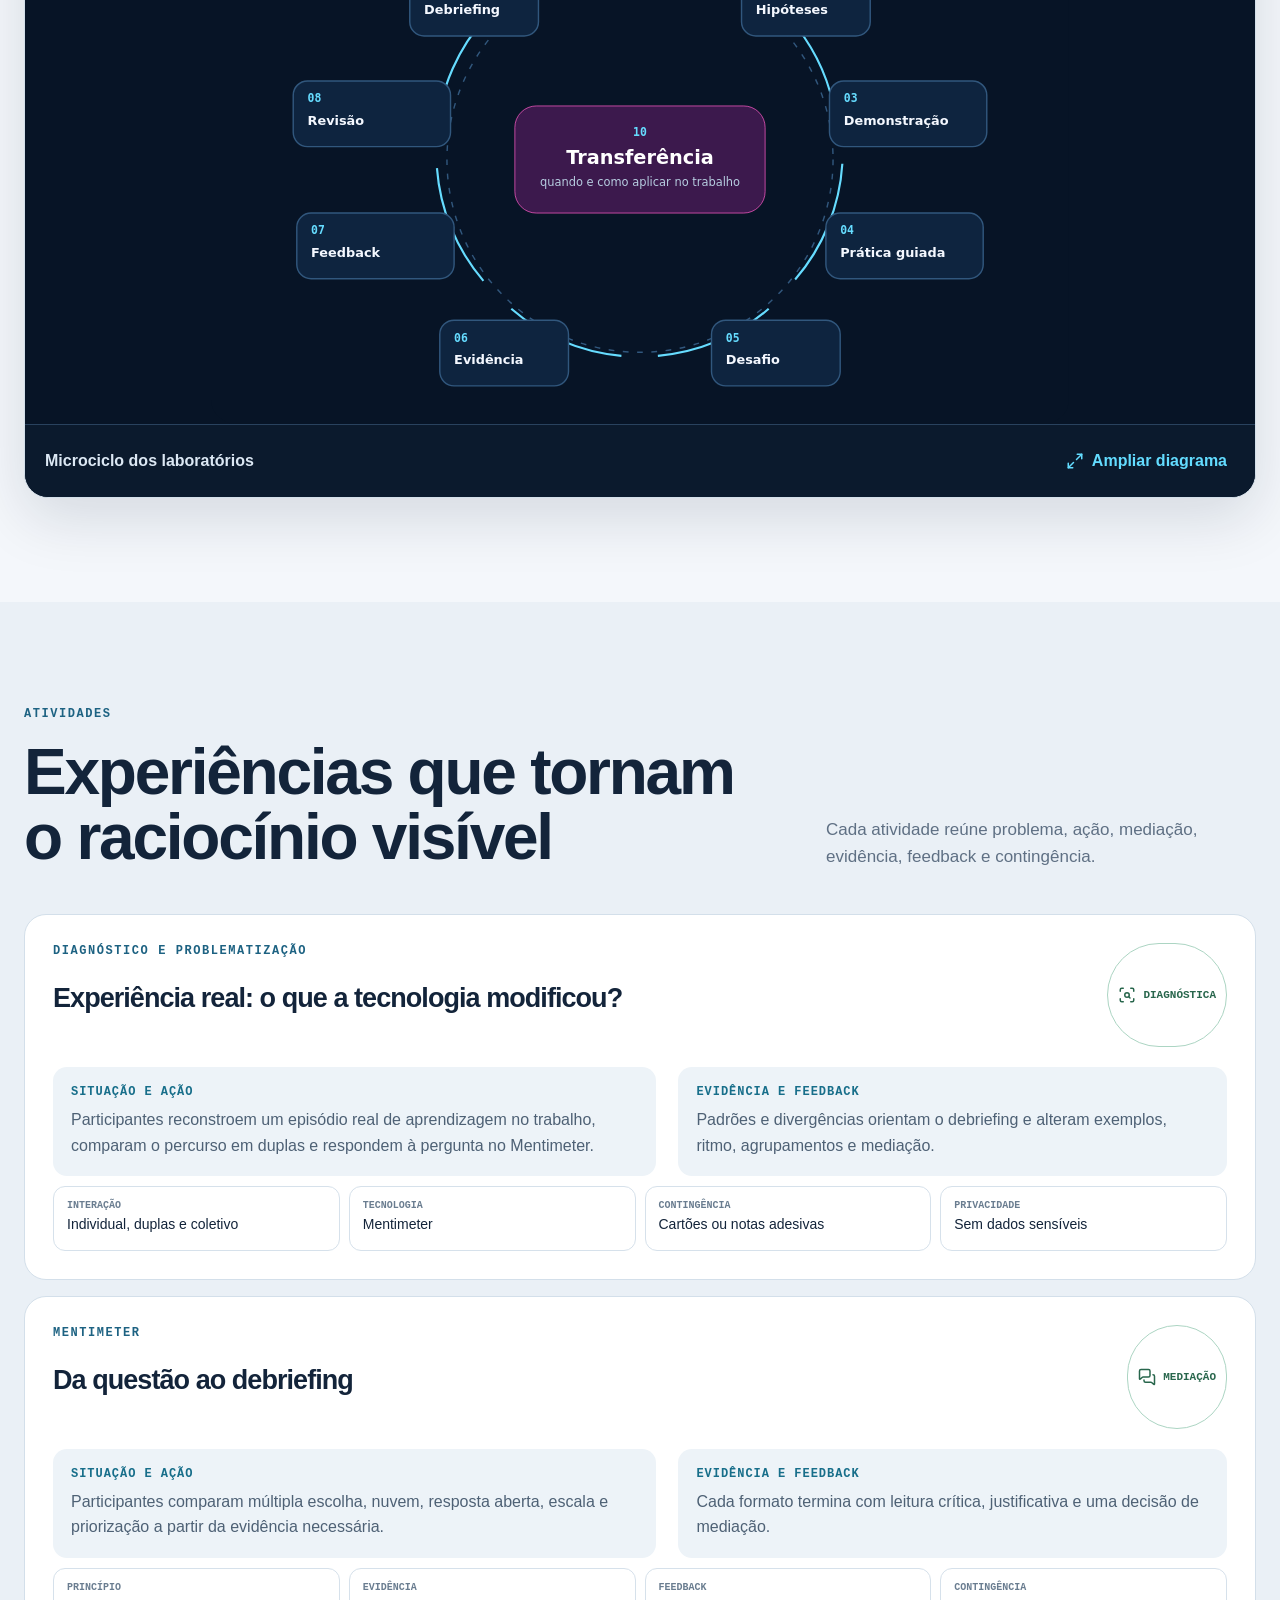
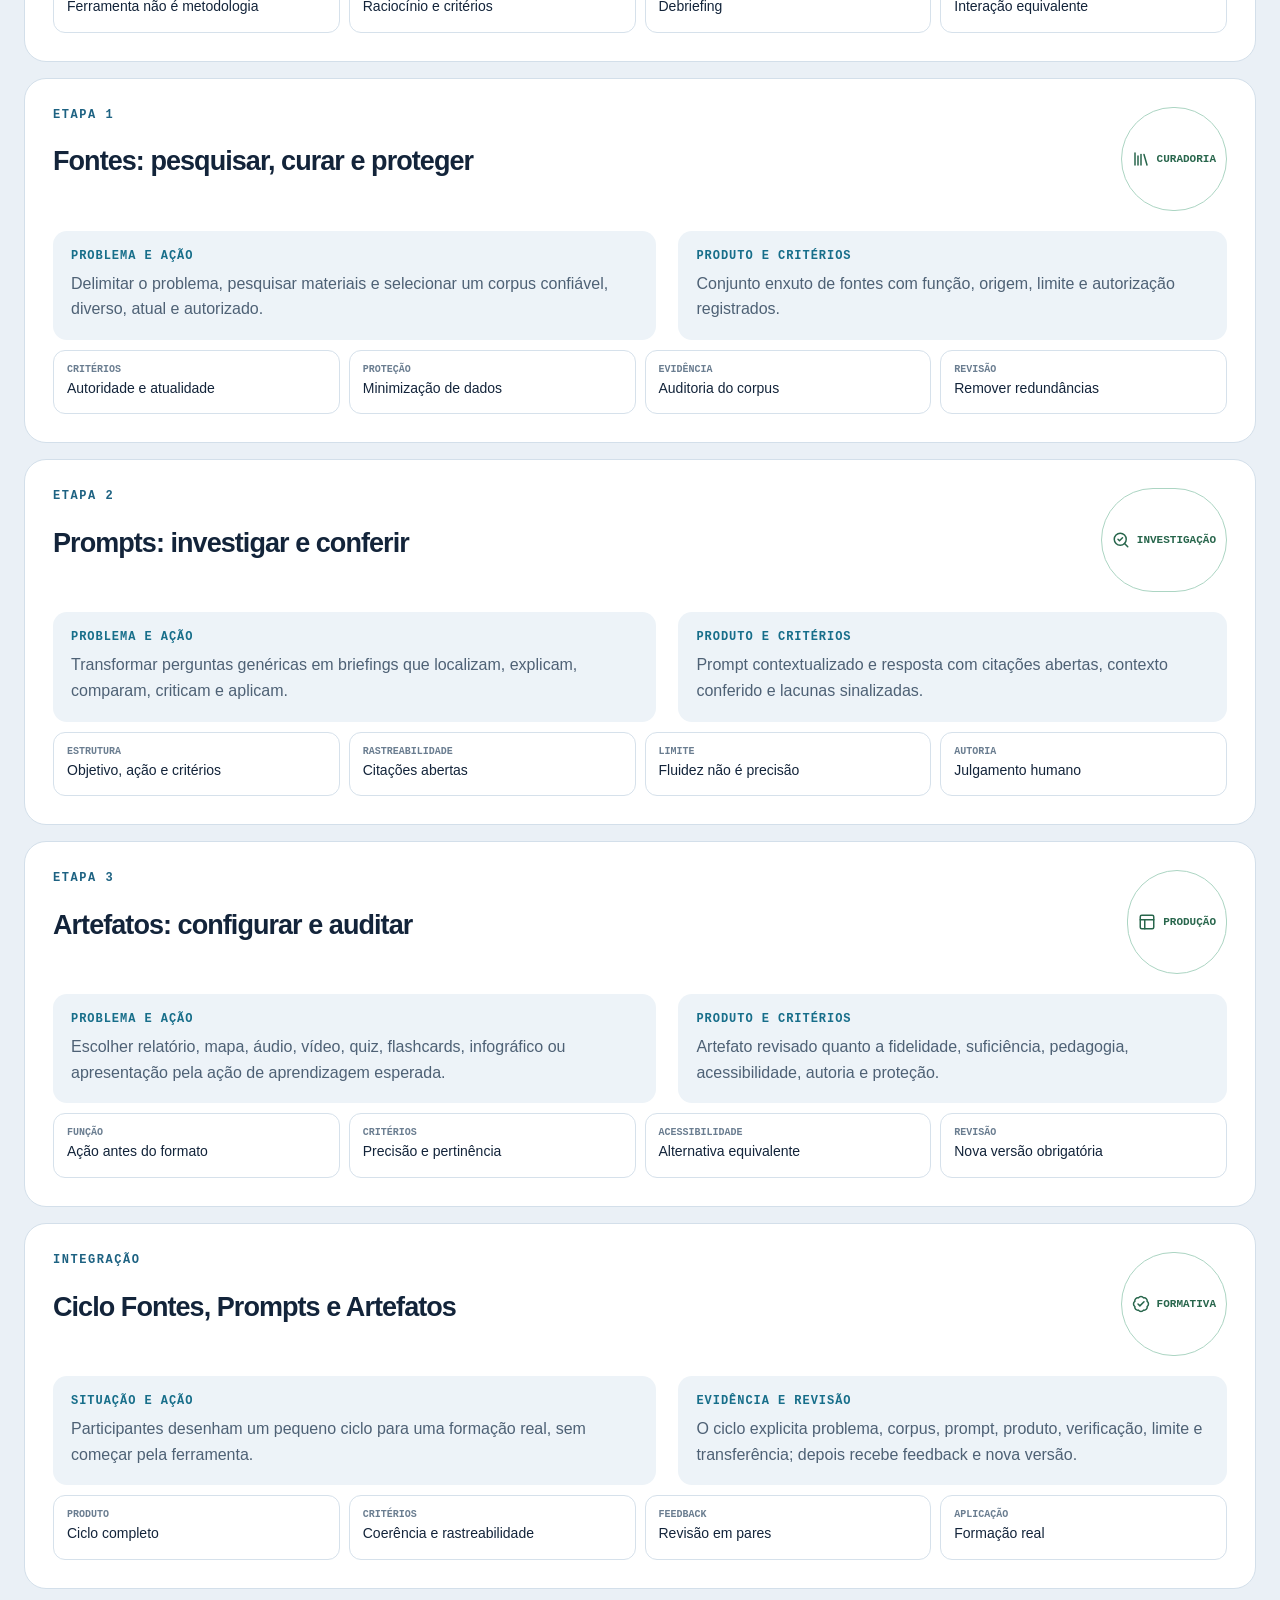
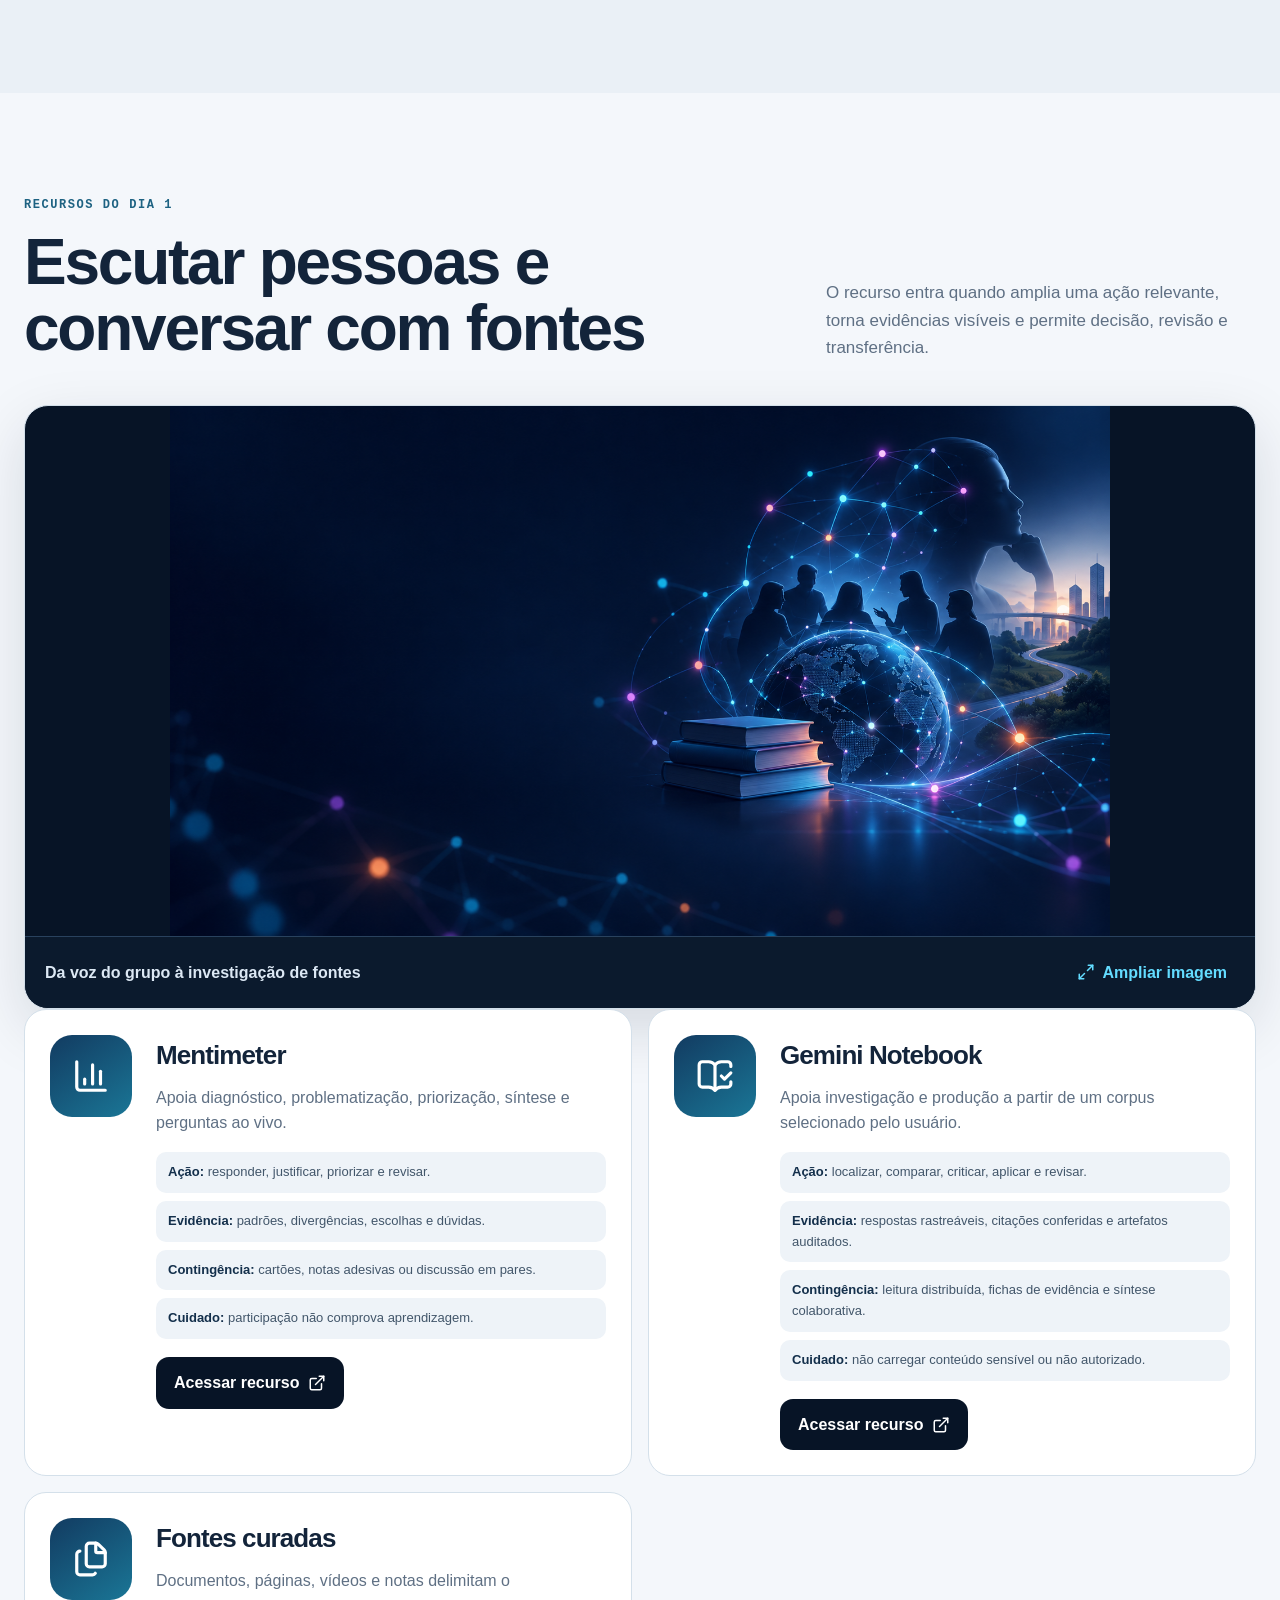
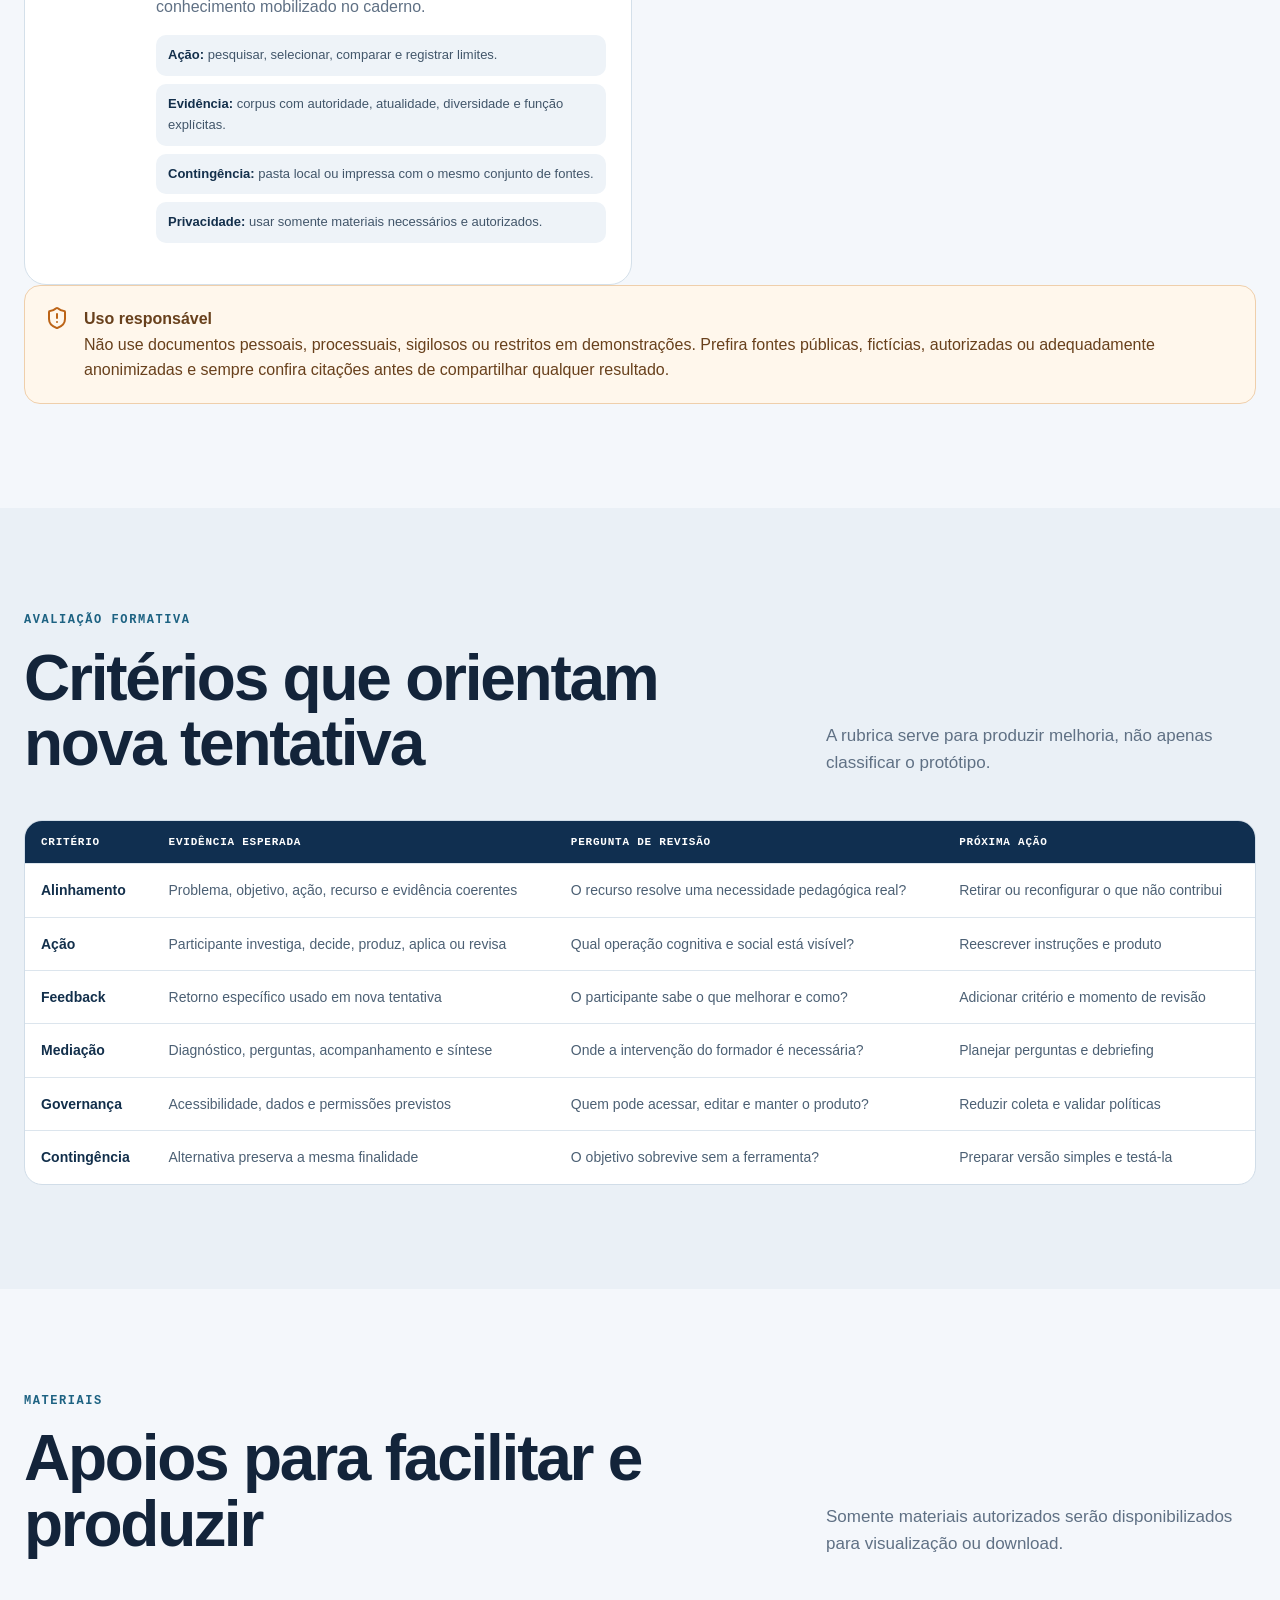
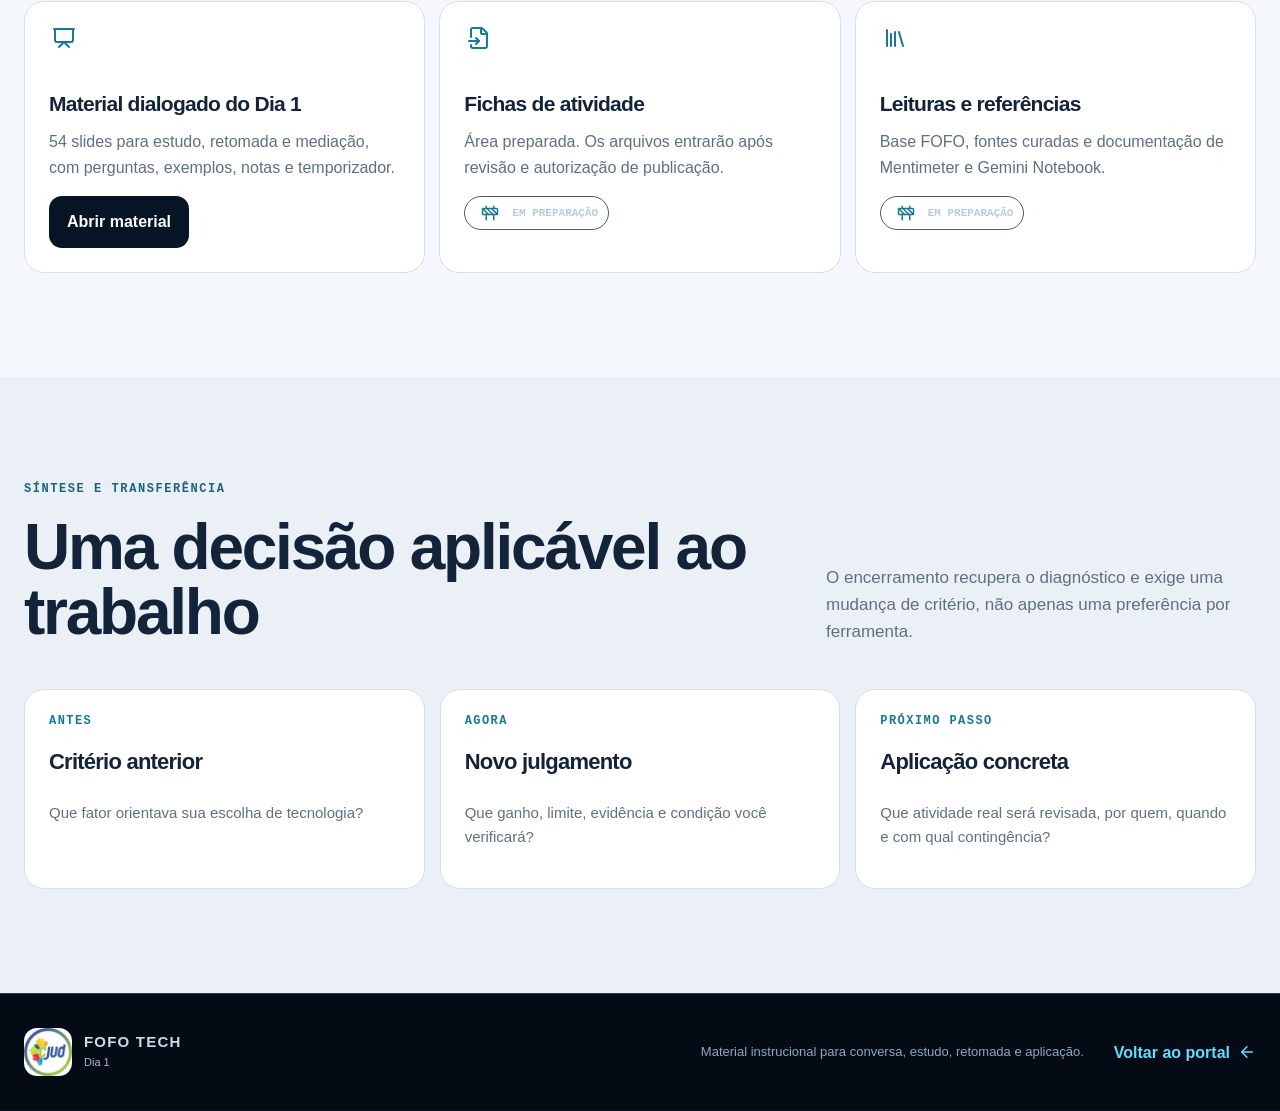
==== commit cf189641: "Reformula Dia 1 como material dialogado" ====
--- a/dia-1/index.html
+++ b/dia-1/index.html
@@ -3,7 +3,7 @@
 <head>
   <meta charset="utf-8">
   <meta name="viewport" content="width=device-width, initial-scale=1">
-  <meta name="description" content="Dia 1 do FOFO TECH: aprendizagem mediada por tecnologias e laboratórios técnico-pedagógicos do Microsoft Teams.">
+  <meta name="description" content="Dia 1 do FOFO TECH: Mentimeter e Gemini Notebook em uma abordagem dialogada, da escuta do grupo às fontes, prompts e artefatos.">
   <meta name="theme-color" content="#071426">
   <title>Dia 1 | FOFO TECH</title>
   <link rel="icon" href="../assets/logo-cjud.jpg">
@@ -21,8 +21,8 @@
   <main id="conteudo">
     <section class="day-hero"><div class="container">
       <nav class="breadcrumb" aria-label="Trilha de navegação"><a href="../">Portal</a><span aria-hidden="true">/</span><span aria-current="page">Dia 1</span></nav>
-      <div class="day-hero-grid"><div><p class="eyebrow">Dia 1 • disponível</p><h1>Aprendizagem mediada por <span>tecnologias</span></h1><p class="hero-lead">Partir de uma experiência real de aprendizagem no trabalho, problematizar o que a tecnologia modificou, teorizar com os fundamentos Enfam e experimentar Mentimeter e Microsoft Teams com intencionalidade pedagógica.</p><div class="hero-actions"><a class="button button-primary" href="../encontro-1/"><i data-lucide="presentation" aria-hidden="true"></i>Abrir apresentação</a><a class="button button-ghost" href="#atividades"><i data-lucide="blocks" aria-hidden="true"></i>Ver atividades</a></div></div>
-      <aside class="day-panel" aria-label="Resumo do Dia 1"><dl><div><dt>Modalidade</dt><dd>Presencial em laboratório</dd></div><div><dt>Foco</dt><dd>Aprendizagem antes da ferramenta</dd></div><div><dt>Produto</dt><dd>Microatividade técnico-pedagógica revisada</dd></div><div><dt>Avaliação</dt><dd>Diagnóstica e formativa</dd></div><div><dt>Duração</dt><dd>A confirmar no plano oficial</dd></div></dl></aside></div>
+      <div class="day-hero-grid"><div><p class="eyebrow">Dia 1 • material de estudo</p><h1>Da escuta do grupo às <span>fontes</span></h1><p class="hero-lead">O percurso começa com diagnóstico e problematização no Mentimeter e avança para o Gemini Notebook pelo ciclo Fontes, Prompts e Artefatos. A apresentação foi reescrita como conversa instrucional, com perguntas, exemplos, limites e retomadas.</p><div class="hero-actions"><a class="button button-primary" href="../encontro-1/"><i data-lucide="presentation" aria-hidden="true"></i>Abrir material dialogado</a><a class="button button-ghost" href="#atividades"><i data-lucide="blocks" aria-hidden="true"></i>Ver percurso</a></div></div>
+      <aside class="day-panel" aria-label="Resumo do Dia 1"><dl><div><dt>Modalidade</dt><dd>Presencial em laboratório</dd></div><div><dt>Foco</dt><dd>Escuta, curadoria e autoria</dd></div><div><dt>Produto</dt><dd>Ciclo Fontes, Prompts e Artefatos revisado</dd></div><div><dt>Avaliação</dt><dd>Diagnóstica e formativa</dd></div><div><dt>Material</dt><dd>54 slides para estudo e retomada</dd></div></dl></aside></div>
     </div></section>
     <nav class="anchor-nav" aria-label="Seções do Dia 1"><div class="container"><a href="#arquitetura">Arquitetura</a><a href="#sequencia">Sequência</a><a href="#atividades">Atividades</a><a href="#recursos">Recursos</a><a href="#avaliacao">Avaliação</a><a href="#materiais">Materiais</a><a href="#transferencia">Transferência</a></div></nav>
 
@@ -31,16 +31,16 @@
       <div class="outcome-grid">
         <article class="outcome-card"><span class="mono-label">REALIDADE</span><h3>Situação profissional</h3><p>Formadores precisam escolher e configurar tecnologias sem perder de vista o problema formativo.</p></article>
         <article class="outcome-card"><span class="mono-label">CAPACIDADE</span><h3>Decidir e desenhar</h3><p>Analisar recursos, justificar escolhas e criar experiências alinhadas à aprendizagem e ao contexto.</p></article>
-        <article class="outcome-card"><span class="mono-label">OBJETIVOS</span><h3>Ao final do dia</h3><ul><li>analisar transformações da aprendizagem;</li><li>operar fluxos essenciais;</li><li>prototipar e revisar uma microatividade.</li></ul></article>
-        <article class="outcome-card"><span class="mono-label">CONTEÚDOS</span><h3>O necessário para agir</h3><p>Fundamentos Enfam, aprendizagem mediada, conectivismo como lente complementar, Mentimeter, mediação, critérios de escolha e recursos do Teams.</p></article>
-        <article class="outcome-card"><span class="mono-label">EVIDÊNCIA</span><h3>Produto observável</h3><p>Canvas e protótipo que conectam problema, ação, recurso, produto, critério, feedback e contingência.</p></article>
+        <article class="outcome-card"><span class="mono-label">OBJETIVOS</span><h3>Ao final do dia</h3><ul><li>usar respostas para decidir a mediação;</li><li>curar e interrogar fontes;</li><li>configurar e revisar artefatos.</li></ul></article>
+        <article class="outcome-card"><span class="mono-label">CONTEÚDOS</span><h3>O necessário para agir</h3><p>Mentimeter, diagnóstico, debriefing, Gemini Notebook, curadoria de fontes, elaboração de prompts, citações, artefatos, autoria e proteção de dados.</p></article>
+        <article class="outcome-card"><span class="mono-label">EVIDÊNCIA</span><h3>Produto observável</h3><p>Ciclo Fontes, Prompts e Artefatos com finalidade, critérios, citações conferidas, limite explícito e revisão autoral.</p></article>
         <article class="outcome-card"><span class="mono-label">TRANSFERÊNCIA</span><h3>Próximo passo</h3><p>Aplicação planejada em situação formativa real, com condições, responsável e alternativa simples.</p></article>
       </div>
       <figure class="diagram-card media-zoom" data-lightbox-src="../assets/diagramas/cadeia-fofo.svg" data-lightbox-alt="Cadeia pedagógica FOFO TECH, da realidade profissional à transferência para o trabalho"><img src="../assets/diagramas/cadeia-fofo.svg" alt="Cadeia pedagógica FOFO TECH, da realidade profissional à transferência para o trabalho"><figcaption><span>A prática profissional é o ponto de partida e de chegada</span><button type="button" class="text-button"><i data-lucide="maximize-2" aria-hidden="true"></i>Ampliar diagrama</button></figcaption></figure>
     </div></section>
 
     <section class="section" id="sequencia" aria-labelledby="sequence-title"><div class="container">
-      <div class="section-heading"><div><p class="eyebrow">Sequência metodológica</p><h2 id="sequence-title">Do problema à transferência</h2></div><p>O mesmo movimento orienta o dia e reaparece, em escala menor, nos laboratórios.</p></div>
+      <div class="section-heading"><div><p class="eyebrow">Sequência metodológica</p><h2 id="sequence-title">Da pergunta à transferência</h2></div><p>O percurso alterna experiência, pergunta, explicação, exemplo, verificação, revisão e aplicação.</p></div>
       <ol class="method-list"><li>Problematização da prática</li><li>Recuperação de conhecimentos prévios</li><li>Análise com apoio de fundamentos</li><li>Demonstração técnica necessária</li><li>Prática guiada</li><li>Desafio contextualizado</li><li>Produção de evidência</li><li>Feedback por critérios</li><li>Revisão do produto</li><li>Síntese e transferência</li></ol>
       <figure class="diagram-card media-zoom" data-lightbox-src="../assets/diagramas/microciclo-laboratorio.svg" data-lightbox-alt="Microciclo dos laboratórios FOFO TECH com dez etapas"><img src="../assets/diagramas/microciclo-laboratorio.svg" alt="Microciclo dos laboratórios FOFO TECH com dez etapas"><figcaption><span>Microciclo dos laboratórios</span><button type="button" class="text-button"><i data-lucide="maximize-2" aria-hidden="true"></i>Ampliar diagrama</button></figcaption></figure>
     </div></section>
@@ -49,27 +49,23 @@
       <div class="section-heading"><div><p class="eyebrow">Atividades</p><h2 id="activities-title">Experiências que tornam o raciocínio visível</h2></div><p>Cada atividade reúne problema, ação, mediação, evidência, feedback e contingência.</p></div>
       <div class="activity-list">
         <article class="activity-card"><header><div><p class="eyebrow">Diagnóstico e problematização</p><h3>Experiência real: o que a tecnologia modificou?</h3></div><span class="status"><i data-lucide="scan-search" aria-hidden="true"></i>Diagnóstica</span></header><div class="activity-core"><div><h4>Situação e ação</h4><p>Participantes reconstroem um episódio real de aprendizagem no trabalho, comparam o percurso em duplas e respondem à pergunta no Mentimeter.</p></div><div><h4>Evidência e feedback</h4><p>Padrões e divergências orientam o debriefing e alteram exemplos, ritmo, agrupamentos e mediação.</p></div></div><div class="activity-meta-grid"><div><b>Interação</b><span>Individual, duplas e coletivo</span></div><div><b>Tecnologia</b><span>Mentimeter</span></div><div><b>Contingência</b><span>Cartões ou notas adesivas</span></div><div><b>Privacidade</b><span>Sem dados sensíveis</span></div></div></article>
-        <article class="activity-card"><header><div><p class="eyebrow">Teorização</p><h3>Fundamentos Enfam, mediação e conectivismo</h3></div><span class="status"><i data-lucide="network" aria-hidden="true"></i>Análise</span></header><div class="activity-core"><div><h4>Situação e ação</h4><p>O mesmo episódio profissional é reinterpretado a partir da prática como ponto de partida, da mediação intencional e das redes de aprendizagem.</p></div><div><h4>Evidência e feedback</h4><p>Participantes relacionam cada fundamento a uma mudança concreta na experiência e formulam critérios para uma nova ação.</p></div></div><div class="activity-meta-grid"><div><b>Base</b><span>Fundamentos Enfam</span></div><div><b>Lente complementar</b><span>Conectivismo</span></div><div><b>Mediação</b><span>Perguntas e síntese</span></div><div><b>Transferência</b><span>Retorno à prática</span></div></div></article>
-        <article class="activity-card"><header><div><p class="eyebrow">Laboratórios 1 e 2</p><h3>Canais, arquivos, reuniões e PowerPoint Live</h3></div><span class="status"><i data-lucide="messages-square" aria-hidden="true"></i>Produção</span></header><div class="activity-core"><div><h4>Problema e ação</h4><p>Organizar uma comunidade de aprendizagem e transformar um aporte expositivo em sequência com decisão e aplicação.</p></div><div><h4>Produto e critérios</h4><p>Publicação autossuficiente e roteiro que explicita o que o participante faz antes, durante e depois dos slides.</p></div></div><div class="activity-meta-grid"><div><b>Mediação</b><span>Demonstração curta</span></div><div><b>Feedback</b><span>Checklist por pares</span></div><div><b>Contingência</b><span>Pasta local e cartões</span></div><div><b>Privacidade</b><span>Casos fictícios</span></div></div></article>
-        <article class="activity-card"><header><div><p class="eyebrow">Laboratórios 3 e 4</p><h3>Salas simultâneas, Forms e instrução por pares</h3></div><span class="status"><i data-lucide="users-round" aria-hidden="true"></i>Decisão</span></header><div class="activity-core"><div><h4>Problema e ação</h4><p>Planejar colaboração interdependente e usar respostas para regular a aprendizagem, não apenas contar acertos.</p></div><div><h4>Produto e critérios</h4><p>Roteiro de sala e questão contextualizada com distratores plausíveis e decisão de mediação.</p></div></div><div class="activity-meta-grid"><div><b>Interação</b><span>Jigsaw e pares</span></div><div><b>Evidência</b><span>Roteiro e justificativa</span></div><div><b>Contingência</b><span>Grupos físicos</span></div><div><b>Acesso</b><span>Conta e política</span></div></div></article>
-        <article class="activity-card"><header><div><p class="eyebrow">Laboratórios 5 e 6</p><h3>Whiteboard, Loop e coautoria revisável</h3></div><span class="status"><i data-lucide="panels-top-left" aria-hidden="true"></i>Síntese</span></header><div class="activity-core"><div><h4>Problema e ação</h4><p>Organizar contribuições simultâneas e tornar a produção coletiva visível sem diluir responsabilidade individual.</p></div><div><h4>Produto e critérios</h4><p>Mapa que distingue fatos, interpretações e decisão; canvas com autoria, comentário e versão revisada.</p></div></div><div class="activity-meta-grid"><div><b>Feedback</b><span>Marcadores de revisão</span></div><div><b>Acessibilidade</b><span>Alternativa linear</span></div><div><b>Contingência</b><span>Word no SharePoint</span></div><div><b>Licença</b><span>Validar no tenant</span></div></div></article>
-        <article class="activity-card"><header><div><p class="eyebrow">Integração</p><h3>Desafio: protótipo de microatividade</h3></div><span class="status"><i data-lucide="badge-check" aria-hidden="true"></i>Formativa</span></header><div class="activity-core"><div><h4>Situação e ação</h4><p>Equipes desenham uma microatividade para um problema fictício do Judiciário usando no máximo dois recursos principais.</p></div><div><h4>Evidência e revisão</h4><p>Canvas, protótipo executável, feedback por rubrica e nova versão com decisão de transferência.</p></div></div><div class="activity-meta-grid"><div><b>Produto</b><span>Canvas e protótipo</span></div><div><b>Critérios</b><span>Rubrica de coerência</span></div><div><b>Mediação</b><span>Clínica de projetos</span></div><div><b>Aplicação</b><span>Próximo passo real</span></div></div></article>
+        <article class="activity-card"><header><div><p class="eyebrow">Mentimeter</p><h3>Da questão ao debriefing</h3></div><span class="status"><i data-lucide="messages-square" aria-hidden="true"></i>Mediação</span></header><div class="activity-core"><div><h4>Situação e ação</h4><p>Participantes comparam múltipla escolha, nuvem, resposta aberta, escala e priorização a partir da evidência necessária.</p></div><div><h4>Evidência e feedback</h4><p>Cada formato termina com leitura crítica, justificativa e uma decisão de mediação.</p></div></div><div class="activity-meta-grid"><div><b>Princípio</b><span>Ferramenta não é metodologia</span></div><div><b>Evidência</b><span>Raciocínio e critérios</span></div><div><b>Feedback</b><span>Debriefing</span></div><div><b>Contingência</b><span>Interação equivalente</span></div></div></article>
+        <article class="activity-card"><header><div><p class="eyebrow">Etapa 1</p><h3>Fontes: pesquisar, curar e proteger</h3></div><span class="status"><i data-lucide="library" aria-hidden="true"></i>Curadoria</span></header><div class="activity-core"><div><h4>Problema e ação</h4><p>Delimitar o problema, pesquisar materiais e selecionar um corpus confiável, diverso, atual e autorizado.</p></div><div><h4>Produto e critérios</h4><p>Conjunto enxuto de fontes com função, origem, limite e autorização registrados.</p></div></div><div class="activity-meta-grid"><div><b>Critérios</b><span>Autoridade e atualidade</span></div><div><b>Proteção</b><span>Minimização de dados</span></div><div><b>Evidência</b><span>Auditoria do corpus</span></div><div><b>Revisão</b><span>Remover redundâncias</span></div></div></article>
+        <article class="activity-card"><header><div><p class="eyebrow">Etapa 2</p><h3>Prompts: investigar e conferir</h3></div><span class="status"><i data-lucide="search-check" aria-hidden="true"></i>Investigação</span></header><div class="activity-core"><div><h4>Problema e ação</h4><p>Transformar perguntas genéricas em briefings que localizam, explicam, comparam, criticam e aplicam.</p></div><div><h4>Produto e critérios</h4><p>Prompt contextualizado e resposta com citações abertas, contexto conferido e lacunas sinalizadas.</p></div></div><div class="activity-meta-grid"><div><b>Estrutura</b><span>Objetivo, ação e critérios</span></div><div><b>Rastreabilidade</b><span>Citações abertas</span></div><div><b>Limite</b><span>Fluidez não é precisão</span></div><div><b>Autoria</b><span>Julgamento humano</span></div></div></article>
+        <article class="activity-card"><header><div><p class="eyebrow">Etapa 3</p><h3>Artefatos: configurar e auditar</h3></div><span class="status"><i data-lucide="panels-top-left" aria-hidden="true"></i>Produção</span></header><div class="activity-core"><div><h4>Problema e ação</h4><p>Escolher relatório, mapa, áudio, vídeo, quiz, flashcards, infográfico ou apresentação pela ação de aprendizagem esperada.</p></div><div><h4>Produto e critérios</h4><p>Artefato revisado quanto a fidelidade, suficiência, pedagogia, acessibilidade, autoria e proteção.</p></div></div><div class="activity-meta-grid"><div><b>Função</b><span>Ação antes do formato</span></div><div><b>Critérios</b><span>Precisão e pertinência</span></div><div><b>Acessibilidade</b><span>Alternativa equivalente</span></div><div><b>Revisão</b><span>Nova versão obrigatória</span></div></div></article>
+        <article class="activity-card"><header><div><p class="eyebrow">Integração</p><h3>Ciclo Fontes, Prompts e Artefatos</h3></div><span class="status"><i data-lucide="badge-check" aria-hidden="true"></i>Formativa</span></header><div class="activity-core"><div><h4>Situação e ação</h4><p>Participantes desenham um pequeno ciclo para uma formação real, sem começar pela ferramenta.</p></div><div><h4>Evidência e revisão</h4><p>O ciclo explicita problema, corpus, prompt, produto, verificação, limite e transferência; depois recebe feedback e nova versão.</p></div></div><div class="activity-meta-grid"><div><b>Produto</b><span>Ciclo completo</span></div><div><b>Critérios</b><span>Coerência e rastreabilidade</span></div><div><b>Feedback</b><span>Revisão em pares</span></div><div><b>Aplicação</b><span>Formação real</span></div></div></article>
       </div>
     </div></section>
 
     <section class="section" id="recursos" aria-labelledby="resources-title"><div class="container">
-      <div class="section-heading"><div><p class="eyebrow">Recursos do Dia 1</p><h2 id="resources-title">Tecnologia ligada à ação e à evidência</h2></div><p>Links oficiais foram verificados em 16 de setembro de 2026. A disponibilidade depende da conta, do plano e das políticas institucionais.</p></div>
-      <figure class="diagram-card media-zoom" data-lightbox-src="../assets/diagramas/arquitetura-m365.svg" data-lightbox-alt="Arquitetura pedagógica dos recursos Microsoft 365 usados no Dia 1"><img src="../assets/diagramas/arquitetura-m365.svg" alt="Arquitetura pedagógica dos recursos Microsoft 365 usados no Dia 1"><figcaption><span>Arquitetura pedagógica dos recursos</span><button type="button" class="text-button"><i data-lucide="maximize-2" aria-hidden="true"></i>Ampliar diagrama</button></figcaption></figure>
+      <div class="section-heading"><div><p class="eyebrow">Recursos do Dia 1</p><h2 id="resources-title">Escutar pessoas e conversar com fontes</h2></div><p>O recurso entra quando amplia uma ação relevante, torna evidências visíveis e permite decisão, revisão e transferência.</p></div>
+      <figure class="diagram-card media-zoom" data-lightbox-src="../assets/imagens/fofo-tech-aprendizagem-em-rede.png" data-lightbox-alt="Pessoas, livros e conexões digitais representando aprendizagem em rede"><img src="../assets/imagens/fofo-tech-aprendizagem-em-rede.png" alt="Pessoas, livros e conexões digitais representando aprendizagem em rede"><figcaption><span>Da voz do grupo à investigação de fontes</span><button type="button" class="text-button"><i data-lucide="maximize-2" aria-hidden="true"></i>Ampliar imagem</button></figcaption></figure>
       <div class="resource-grid">
         <article class="resource-card"><div class="resource-icon"><i data-lucide="bar-chart-3" aria-hidden="true"></i></div><div><h3>Mentimeter</h3><p>Apoia diagnóstico, problematização, priorização, síntese e perguntas ao vivo.</p><div class="resource-facts"><p><b>Ação:</b> responder, justificar, priorizar e revisar.</p><p><b>Evidência:</b> padrões, divergências, escolhas e dúvidas.</p><p><b>Contingência:</b> cartões, notas adesivas ou discussão em pares.</p><p><b>Cuidado:</b> participação não comprova aprendizagem.</p></div><div class="card-actions"><a class="button button-dark" href="https://www.mentimeter.com/app/home" target="_blank" rel="noopener noreferrer">Acessar recurso <i data-lucide="external-link" aria-hidden="true"></i></a></div></div></article>
-        <article class="resource-card"><div class="resource-icon"><i data-lucide="messages-square" aria-hidden="true"></i></div><div><h3>Microsoft Teams</h3><p>Organiza interação, comunicação persistente, arquivos e encontros.</p><div class="resource-facts"><p><b>Ação:</b> argumentar, colaborar e produzir.</p><p><b>Evidência:</b> publicações, arquivos e versões.</p><p><b>Contingência:</b> mural físico e pasta compartilhada.</p><p><b>Acesso:</b> conta, equipe e políticas do TJRS.</p></div><div class="card-actions"><a class="button button-dark" href="https://learn.microsoft.com/en-us/microsoftteams/navigate-teams" target="_blank" rel="noopener noreferrer">Acessar recurso <i data-lucide="external-link" aria-hidden="true"></i></a></div></div></article>
-        <article class="resource-card"><div class="resource-icon"><i data-lucide="list-checks" aria-hidden="true"></i></div><div><h3>Microsoft Forms</h3><p>Apoia diagnóstico, quizzes, instrução por pares e feedback.</p><div class="resource-facts"><p><b>Ação:</b> decidir, justificar e revisar resposta.</p><p><b>Evidência:</b> padrões de resposta e justificativas.</p><p><b>Contingência:</b> cartões coloridos ou formulário impresso.</p><p><b>Acesso:</b> audiência e coleta devem ser configuradas.</p></div><div class="card-actions"><a class="button button-dark" href="https://support.microsoft.com/en-us/forms/create-a-new-form-or-quiz" target="_blank" rel="noopener noreferrer">Acessar recurso <i data-lucide="external-link" aria-hidden="true"></i></a></div></div></article>
-        <article class="resource-card"><div class="resource-icon"><i data-lucide="presentation" aria-hidden="true"></i></div><div><h3>PowerPoint Live</h3><p>Integra apresentação, notas, chat e opções de visualização acessível.</p><div class="resource-facts"><p><b>Ação:</b> antecipar, acompanhar e aplicar conceitos.</p><p><b>Evidência:</b> decisões e respostas durante a exposição.</p><p><b>Contingência:</b> projeção local e material acessível.</p><p><b>Limite:</b> gravação não captura todos os elementos.</p></div><div class="card-actions"><a class="button button-dark" href="https://support.microsoft.com/en-us/powerpoint/present-from-powerpoint-live-in-microsoft-teams" target="_blank" rel="noopener noreferrer">Acessar recurso <i data-lucide="external-link" aria-hidden="true"></i></a></div></div></article>
-        <article class="resource-card"><div class="resource-icon"><i data-lucide="pen-tool" aria-hidden="true"></i></div><div><h3>Microsoft Whiteboard</h3><p>Torna visíveis agrupamentos, relações, hipóteses e prioridades.</p><div class="resource-facts"><p><b>Ação:</b> mapear, comparar e sintetizar.</p><p><b>Evidência:</b> mapa de raciocínio e decisão priorizada.</p><p><b>Contingência:</b> notas adesivas e versão textual.</p><p><b>Acesso:</b> compartilhamento externo pode ser restrito.</p></div><div class="card-actions"><a class="button button-dark" href="https://support.microsoft.com/en-us/whiteboard/use-whiteboard-in-a-teams-meeting" target="_blank" rel="noopener noreferrer">Acessar recurso <i data-lucide="external-link" aria-hidden="true"></i></a></div></div></article>
-        <article class="resource-card"><div class="resource-icon"><i data-lucide="refresh-cw" aria-hidden="true"></i></div><div><h3>Microsoft Loop</h3><p>Apoia coautoria sincronizada, comentários e revisão de componentes.</p><div class="resource-facts"><p><b>Ação:</b> cocriar, comentar e revisar.</p><p><b>Evidência:</b> canvas com autoria e nova versão.</p><p><b>Contingência:</b> Word compartilhado no SharePoint.</p><p><b>Acesso:</b> não compartilhar com convidados externos.</p></div><div class="card-actions"><a class="button button-dark" href="https://support.microsoft.com/en-us/loop/get-started-with-microsoft-loop" target="_blank" rel="noopener noreferrer">Acessar recurso <i data-lucide="external-link" aria-hidden="true"></i></a></div></div></article>
-        <article class="resource-card"><div class="resource-icon"><i data-lucide="folder-sync" aria-hidden="true"></i></div><div><h3>SharePoint e OneDrive</h3><p>Sustentam arquivos, coautoria, histórico de versões e continuidade.</p><div class="resource-facts"><p><b>Ação:</b> produzir, revisar e recuperar versões.</p><p><b>Evidência:</b> artefato compartilhado e histórico.</p><p><b>Contingência:</b> arquivo local com protocolo de versão.</p><p><b>Privacidade:</b> conferir destinatário e permissão.</p></div><div class="card-actions"><a class="button button-dark" href="https://learn.microsoft.com/en-us/sharepoint/teams-connected-sites" target="_blank" rel="noopener noreferrer">Acessar recurso <i data-lucide="external-link" aria-hidden="true"></i></a></div></div></article>
+        <article class="resource-card"><div class="resource-icon"><i data-lucide="book-open-check" aria-hidden="true"></i></div><div><h3>Gemini Notebook</h3><p>Apoia investigação e produção a partir de um corpus selecionado pelo usuário.</p><div class="resource-facts"><p><b>Ação:</b> localizar, comparar, criticar, aplicar e revisar.</p><p><b>Evidência:</b> respostas rastreáveis, citações conferidas e artefatos auditados.</p><p><b>Contingência:</b> leitura distribuída, fichas de evidência e síntese colaborativa.</p><p><b>Cuidado:</b> não carregar conteúdo sensível ou não autorizado.</p></div><div class="card-actions"><a class="button button-dark" href="https://notebooklm.google.com/" target="_blank" rel="noopener noreferrer">Acessar recurso <i data-lucide="external-link" aria-hidden="true"></i></a></div></div></article>
+        <article class="resource-card"><div class="resource-icon"><i data-lucide="files" aria-hidden="true"></i></div><div><h3>Fontes curadas</h3><p>Documentos, páginas, vídeos e notas delimitam o conhecimento mobilizado no caderno.</p><div class="resource-facts"><p><b>Ação:</b> pesquisar, selecionar, comparar e registrar limites.</p><p><b>Evidência:</b> corpus com autoridade, atualidade, diversidade e função explícitas.</p><p><b>Contingência:</b> pasta local ou impressa com o mesmo conjunto de fontes.</p><p><b>Privacidade:</b> usar somente materiais necessários e autorizados.</p></div></div></article>
       </div>
-      <div class="notice"><i data-lucide="shield-alert" aria-hidden="true"></i><div><strong>Ambiente institucional</strong><br>As atividades devem ser testadas com uma conta de formador e uma conta de participante no tenant do TJRS. Não use casos reais restritos, não compartilhe credenciais e prepare alternativa equivalente.</div></div>
+      <div class="notice"><i data-lucide="shield-alert" aria-hidden="true"></i><div><strong>Uso responsável</strong><br>Não use documentos pessoais, processuais, sigilosos ou restritos em demonstrações. Prefira fontes públicas, fictícias, autorizadas ou adequadamente anonimizadas e sempre confira citações antes de compartilhar qualquer resultado.</div></div>
     </div></section>
 
     <section class="section" id="avaliacao" aria-labelledby="assessment-title"><div class="container">
@@ -79,7 +75,7 @@
 
     <section class="section" id="materiais" aria-labelledby="materials-title"><div class="container">
       <div class="section-heading"><div><p class="eyebrow">Materiais</p><h2 id="materials-title">Apoios para facilitar e produzir</h2></div><p>Somente materiais autorizados serão disponibilizados para visualização ou download.</p></div>
-      <div class="materials-grid"><article class="material-card"><i data-lucide="presentation" aria-hidden="true"></i><h3>Apresentação do Dia 1</h3><p>Deck Reveal.js para mediação em sala, com notas e temporizador.</p><a class="button button-dark" href="../encontro-1/">Abrir slides</a></article><article class="material-card"><i data-lucide="file-input" aria-hidden="true"></i><h3>Fichas de atividade</h3><p>Área preparada. Os arquivos entrarão após revisão e autorização de publicação.</p><span class="status"><i data-lucide="construction" aria-hidden="true"></i>Em preparação</span></article><article class="material-card"><i data-lucide="library" aria-hidden="true"></i><h3>Leituras e referências</h3><p>Base conceitual FOFO/Enfam e documentação oficial Microsoft.</p><span class="status"><i data-lucide="construction" aria-hidden="true"></i>Em preparação</span></article></div>
+      <div class="materials-grid"><article class="material-card"><i data-lucide="presentation" aria-hidden="true"></i><h3>Material dialogado do Dia 1</h3><p>54 slides para estudo, retomada e mediação, com perguntas, exemplos, notas e temporizador.</p><a class="button button-dark" href="../encontro-1/">Abrir material</a></article><article class="material-card"><i data-lucide="file-input" aria-hidden="true"></i><h3>Fichas de atividade</h3><p>Área preparada. Os arquivos entrarão após revisão e autorização de publicação.</p><span class="status"><i data-lucide="construction" aria-hidden="true"></i>Em preparação</span></article><article class="material-card"><i data-lucide="library" aria-hidden="true"></i><h3>Leituras e referências</h3><p>Base FOFO, fontes curadas e documentação de Mentimeter e Gemini Notebook.</p><span class="status"><i data-lucide="construction" aria-hidden="true"></i>Em preparação</span></article></div>
     </div></section>
 
     <section class="section" id="transferencia" aria-labelledby="transfer-title"><div class="container">
@@ -87,7 +83,7 @@
       <div class="outcome-grid"><article class="outcome-card"><span class="mono-label">ANTES</span><h3>Critério anterior</h3><p>Que fator orientava sua escolha de tecnologia?</p></article><article class="outcome-card"><span class="mono-label">AGORA</span><h3>Novo julgamento</h3><p>Que ganho, limite, evidência e condição você verificará?</p></article><article class="outcome-card"><span class="mono-label">PRÓXIMO PASSO</span><h3>Aplicação concreta</h3><p>Que atividade real será revisada, por quem, quando e com qual contingência?</p></article></div>
     </div></section>
   </main>
-  <footer class="site-footer"><div class="container footer-grid"><div class="brand"><img src="../assets/logo-cjud.jpg" alt=""><span><strong>FOFO TECH</strong><small>Dia 1</small></span></div><p>Conteúdo pedagógico detalhado no portal. Slides reservados à mediação.</p><a href="../">Voltar ao portal <i data-lucide="arrow-left" aria-hidden="true"></i></a></div></footer>
+  <footer class="site-footer"><div class="container footer-grid"><div class="brand"><img src="../assets/logo-cjud.jpg" alt=""><span><strong>FOFO TECH</strong><small>Dia 1</small></span></div><p>Material instrucional para conversa, estudo, retomada e aplicação.</p><a href="../">Voltar ao portal <i data-lucide="arrow-left" aria-hidden="true"></i></a></div></footer>
   <dialog class="lightbox" aria-labelledby="lightbox-caption"><button class="lightbox-close" type="button" aria-label="Fechar imagem"><i data-lucide="x" aria-hidden="true"></i></button><div class="lightbox-stage"><img alt=""><p id="lightbox-caption"></p></div></dialog>
 </body>
 </html>
